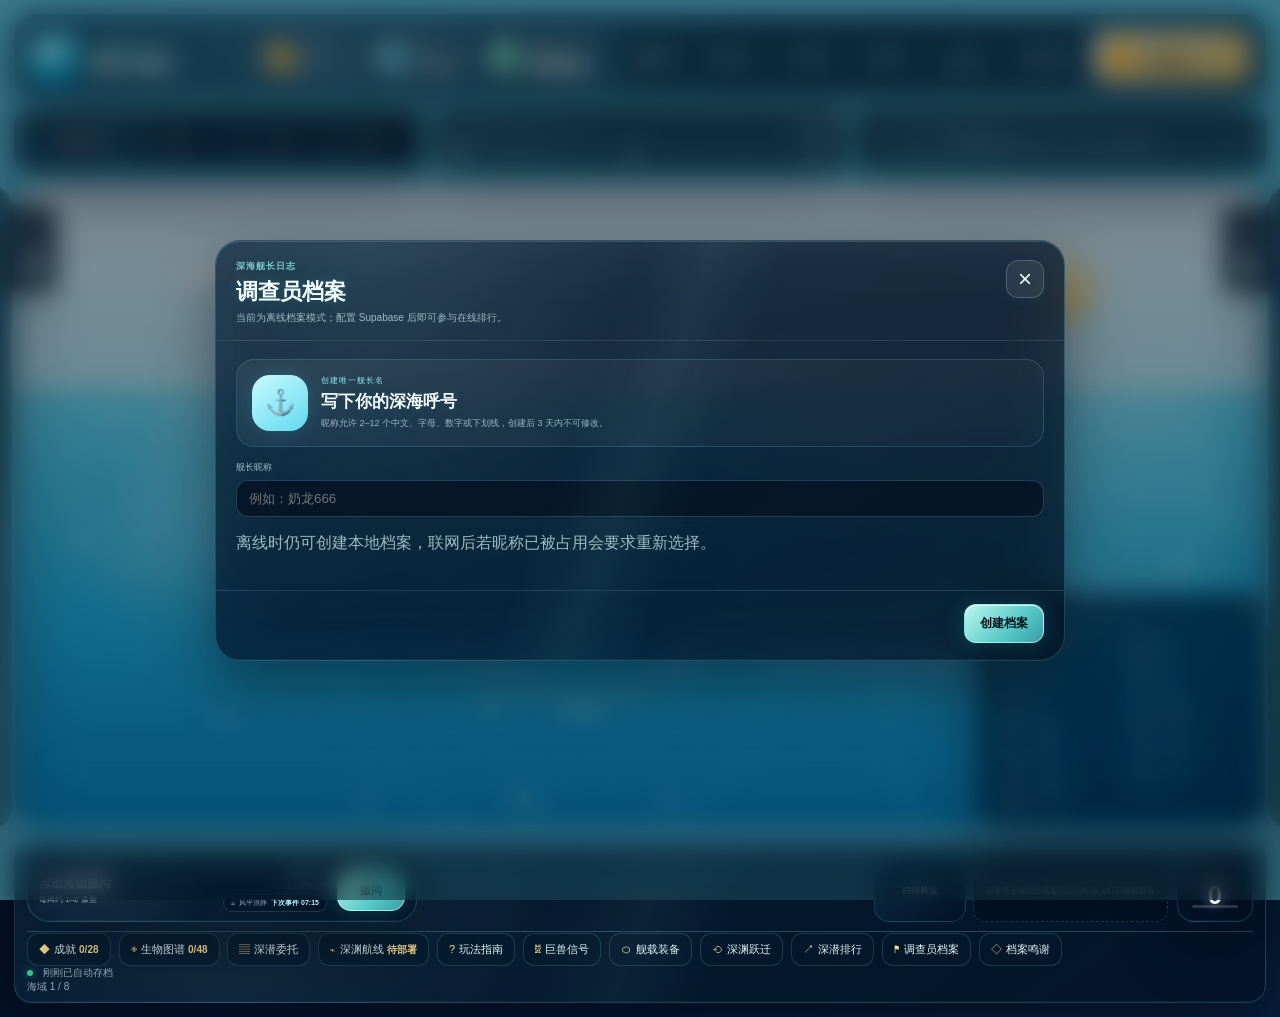
==== index.html @ ea034098 "更新了" ====
<!DOCTYPE html>
<html lang="zh-CN">
<head>
  <meta charset="UTF-8">
  <meta name="viewport" content="width=device-width, initial-scale=1.0">
  <meta name="theme-color" content="#020817">
  <title>潮汐渔场 · 深渊回声</title>
  <link rel="stylesheet" href="styles.css?v=20260920-34">
  <link rel="manifest" href="manifest.webmanifest">
</head>
<body>
  <canvas class="ocean-canvas" id="oceanCanvas" aria-hidden="true"></canvas>
  <div class="app" id="app" data-zone="shallow" data-app-version="20260920-34">
    <header class="topbar">
      <div class="brand">
        <div class="brand-mark" aria-hidden="true">
          <span class="brand-wave"></span>
          <span class="brand-fish"></span>
        </div>
        <div>
          <div class="eyebrow">深渊调查航行日志</div>
          <h1>潮汐渔场</h1>
        </div>
      </div>

      <div class="headline-stats" aria-label="核心资源">
        <div class="headline-stat gold-stat" id="goldStat">
          <span class="stat-icon">◈</span>
          <span>
            <small>金币</small>
            <strong id="goldText">0</strong>
          </span>
        </div>
        <div class="headline-stat hold-stat" id="holdStat">
          <span class="stat-icon">▣</span>
          <span>
            <small>鱼舱</small>
            <strong id="holdText">0 / 50</strong>
          </span>
        </div>
        <div class="headline-stat pulse-stat">
          <span class="stat-icon">↯</span>
          <span>
            <small>每秒收益</small>
            <strong id="incomeText">0 / 秒</strong>
          </span>
        </div>
      </div>

      <nav class="zone-tabs" id="zoneTabs" aria-label="海域切换"></nav>

      <button class="upgrade-toggle" id="upgradeToggle" type="button" aria-controls="upgradeDrawer" aria-expanded="false">
        <span class="upgrade-toggle-icon">⌘</span>
        <span class="upgrade-toggle-copy">
          <small>深潜协议</small>
          <strong>舰载协议</strong>
        </span>
        <span class="upgrade-toggle-mobile-label">天赋</span>
        <span class="notification-dot" id="upgradeDot" hidden></span>
      </button>
    </header>

    <section class="top-status-strip">
      <div class="sea-hud">
        <div class="zone-badge"><span class="zone-dot"></span><span id="zoneName">岸边浅滩</span></div>
        <div class="sea-hud-stats"><span>空网率 <b id="emptyRateText">32%</b></span><span>稀有加成 <b id="rareRateText">+0%</b></span><span>双倍概率 <b id="doubleRateText">0%</b></span></div>
      </div>
      <div class="ecology-hud" id="ecologyHud">
        <div class="ecology-heading"><span>生态扫描</span><strong id="ecoModifier">+0.0% 稀有</strong></div>
        <div class="ecology-metrics"><span><small>鱼群密度</small><b id="ecoDensity">100%</b></span><span><small>捕食压力</small><b id="ecoPressure">5%</b></span><span><small>鱼群士气</small><b id="ecoMorale">92%</b></span></div>
      </div>
      <div class="sea-tip" id="seaTip">每次撒网都会将鱼存入鱼舱，售出后可升级舰载协议。</div>
    </section>
    <div class="boss-hud boss-banner" id="bossHud" hidden></div>

    <main class="game-shell">
      <aside class="side-rail left-rail" id="leftRail"><button class="rail-handle" id="leftRailToggle" type="button" aria-controls="leftRail" aria-expanded="false"><span>交易船舱</span><b>›</b></button>
        <div class="rail-content">
        <button class="rail-close" type="button" data-rail-close="left">关闭交易栏</button>
        <section class="rail-card action-card">
          <div class="section-kicker">母港交易</div>
          <h2>本航次渔获</h2>
          <p class="muted">出售全部鱼舱内的普通与加工渔获。</p>
          <button class="primary-action sell-action" id="sellButton" type="button">
            <span>
              <small>出售全部</small>
              <strong id="sellValueText">+0 金币</strong>
            </span>
            <span class="action-arrow">→</span>
          </button>
          <button class="secondary-action process-action" id="processButton" type="button" disabled>
            <span>
              <small>渔获加工</small>
              <strong id="processText">尚未解锁</strong>
            </span>
            <span class="action-chip" id="processChip">×2</span>
          </button>
        </section>


      <button class="rail-pin" id="leftRailPin" type="button" data-rail-pin="left">固定展开</button>
        </div></aside>

      <section class="sea-panel" id="seaPanel" aria-label="捕鱼海面">
        <div class="sea-sky">
          <div class="sun-orb"></div>
          <div class="cloud cloud-a"></div>
          <div class="cloud cloud-b"></div>
          <div class="horizon-line"></div>
        </div>

        <div class="water-layer">
          <div class="wave-band wave-band-back"></div>
          <div class="wave-band wave-band-mid"></div>
          <div class="wave-band wave-band-front"></div>
          <div class="light-beams" aria-hidden="true"><i></i><i></i><i></i><i></i></div>
          <div class="shimmer-field" id="shimmerField" aria-hidden="true"></div>
          <div class="caustic caustic-a"></div>
          <div class="caustic caustic-b"></div>
          <div class="bubble-field" id="bubbleField" aria-hidden="true"></div>
          <div class="sonar-layer" id="sonarLayer" aria-hidden="true"></div>
          <div class="fish-field" id="fishField" aria-hidden="true"></div>
        </div>

        <button class="sea-interaction" id="seaButton" type="button" aria-label="点击海面撒网">
          <span class="cast-net net-expand" aria-hidden="true"></span>
          <span class="cast-net net-retract" aria-hidden="true"></span>
          <span class="impact-wave" aria-hidden="true"></span>
          <span class="splash-field" id="splashField" aria-hidden="true"></span>
        </button>
        <div class="catch-layer" id="catchLayer" aria-live="polite"></div>
      </section>

      <aside class="side-rail right-rail" id="rightRail"><button class="rail-handle" id="rightRailToggle" type="button" aria-controls="rightRail" aria-expanded="false"><span>航行态势</span><b>›</b></button>
        <div class="rail-content">
        <button class="rail-close" type="button" data-rail-close="right">关闭态势栏</button>
        <section class="rail-card progress-card">
          <div class="section-kicker">航行数据</div>
          <h2>航行数据</h2>
          <div class="mini-stat">
            <span>自动撒网</span>
            <strong id="autoRateText">未解锁</strong>
          </div>
          <div class="mini-stat">
            <span>渔获倍率</span>
            <strong id="catchMultiplierText">×1.00</strong>
          </div>
          <div class="mini-stat">
            <span>售价倍率</span>
            <strong id="saleMultiplierText">×1.00</strong>
          </div>
          <div class="mini-stat">
            <span>已发现鱼种</span>
            <strong id="speciesText">0 / 16</strong>
          </div>
          <div class="capacity-track" aria-hidden="true">
            <span id="capacityFill"></span>
          </div>
        </section>

        <section class="rail-card tip-card">
          <div class="tip-symbol">⌁</div>
          <h3>进阶提示</h3>
          <p id="progressTip">先升级阔口渔网，提高每网捕获数量。</p>
        </section>
      <button class="rail-pin" id="rightRailPin" type="button" data-rail-pin="right">固定展开</button>
        </div></aside>
    </main>

    <div class="rail-backdrop" id="railBackdrop" aria-hidden="true"></div>

    <footer class="bottom-dock">
      <div class="control-deck">
        <div class="cast-console" id="castConsole">
          <div class="cast-console-copy"><span><strong id="castPrompt">点击海面撒网</strong><small id="castEstimate">每网约 1–2 条鱼</small></span></div>
          <div class="cast-console-meta"><b id="lastCastText">等待第一网</b><small>空格连续撒网</small><span class="cast-console-event" id="eventCard"><i id="eventIcon">≈</i><span id="eventTitle">风平浪静</span><b id="eventTimer">--:--</b><span id="eventText" hidden>下一次随机事件即将到来。</span></span></div>
          <button class="cast-console-button" id="castButton" type="button">撒网</button>
        </div>
        <div class="gear-skill-module" id="gearSkillModule"><button class="gear-skill-mode" id="gearSkillMode" type="button" data-gear-skill-mode>协同释放</button><div class="gear-skill-hud" id="gearSkillHud"></div></div>
        <div class="combo-hud" id="comboHud" aria-live="polite"><small>连击</small><strong id="comboText">0</strong><i id="comboFill"></i></div>
      </div>
      <div class="dock-actions">
        <button type="button" id="achievementsButton"><span>◆</span>成就 <b id="achievementCount">0/28</b></button>
        <button type="button" id="encyclopediaButton"><span>◉</span>生物图谱 <b id="speciesDockCount">0/24</b></button>
        <button type="button" id="contractsButton"><span>▤</span>深潜委托</button>
        <button type="button" id="expeditionButton"><span>⌁</span>深渊航线 <b id="expeditionStatus">待部署</b></button>
        <button type="button" id="guideButton"><span>?</span>玩法指南</button>
        <button type="button" id="bossButton"><span>☠</span>巨兽信号</button>
        <button type="button" id="equipmentButton"><span>⬡</span>舰载装备</button>
        <button type="button" id="ascensionButton"><span>⟲</span>深渊跃迁</button>
        <button type="button" id="leaderboardButton"><span>↗</span>深潜排行</button>
        <button type="button" id="profileButton"><span>⚑</span>调查员档案</button>
        <button type="button" id="creditsButton"><span>◇</span>档案鸣谢</button>
      </div>
      <div class="dock-message">
        <span class="save-light"></span>
        <span id="saveText">自动存档已开启</span>
      </div>
      <div class="dock-zone-progress" id="dockZoneProgress">海域 1 / 4</div>
    </footer>
  </div>

  <div class="effect-root" id="effectRoot" aria-hidden="true">
    <div class="screen-flash" id="screenFlash"></div>
    <div class="edge-glow" id="edgeGlow"></div>
    <div class="event-banner" id="eventBanner">
      <span class="event-banner-icon" id="eventBannerIcon">≋</span>
      <span><strong id="eventBannerTitle">鱼群洄游</strong><small id="eventBannerText">海面出现大量鱼群</small></span>
    </div>
  </div>

  <div class="drawer-backdrop" id="drawerBackdrop"></div>
  <aside class="upgrade-drawer" id="upgradeDrawer" aria-hidden="true">
    <div class="drawer-header">
      <div>
        <div class="section-kicker">永久成长</div>
        <h2>渔具深潜协议</h2>
        <p>满足前置等级后解锁节点，所有效果全局叠加。</p>
      </div>
      <button class="icon-button" id="closeDrawerButton" type="button" aria-label="关闭升级树">×</button>
    </div>
    <div class="drawer-summary">
      <span>持有金币 <b id="drawerGoldText">0</b></span>
      <span>升级成本按 <b>1.48×</b> 递增</span>
    </div>
    <div class="upgrade-tree" id="upgradeTree"></div>
    <div class="drawer-footer">
      <span>提示：终极技能需要较长的前置升级链。</span>
      <div class="legend">
        <span><i class="legend-dot owned"></i>已升级</span>
        <span><i class="legend-dot available"></i>可升级</span>
        <span><i class="legend-dot locked"></i>未解锁</span>
      </div>
    </div>
  </aside>

  <div class="keyboard-hint" id="keyboardHint" aria-live="polite">
    <button type="button" class="keyboard-toggle" id="keyboardToggle"><strong>⌨ 快捷键</strong><span>H</span></button>
    <div class="keyboard-list" id="keyboardList">
      <span><kbd>Space</kbd>连续撒网</span><span><kbd>S</kbd>出售</span><span><kbd>F</kbd>加工</span><span><kbd>1–8</kbd>海域</span><span><kbd>E</kbd>深潜协议</span><span><kbd>A</kbd>成就</span><span><kbd>C</kbd>图鉴</span><span><kbd>G</kbd>舰载装备</span><span><kbd>R/T/Y</kbd>装备技能</span><span><kbd>Q</kbd>深潜委托</span><span><kbd>X</kbd>深渊航线</span><span><kbd>K</kbd>玩法指南</span><span><kbd>B</kbd>巨兽信号</span><span><kbd>L</kbd>深潜排行</span><span><kbd>P</kbd>调查员档案</span><span><kbd>M</kbd>静音</span><span><kbd>Esc</kbd>关闭面板</span>
    </div>
  </div>
  <div class="modal-layer" id="modalLayer" role="presentation"></div>
  <div class="toast-root" id="toastRoot" aria-live="polite"></div>

  <script src="vendor/three/three.global.js"></script>
  <script src="assets/fish/sprites-data.js?v=20260920-34"></script>
  <script src="assets/fish/custom-manifest.js?v=20260920-34"></script>
  <script src="fish-art.js?v=20260920-34"></script>
  <script src="spriteFish.js?v=20260920-34"></script>
  <script src="leaderboard-config.js?v=20260920-34"></script>
  <script src="leaderboard.js?v=20260920-34"></script>
  <script src="vendor/three/GLTFLoader.global.js"></script>
  <script src="audio.js?v=20260920-34"></script>
  <script src="app.js?v=20260920-34"></script>
  <script src="ocean3d.js?v=20260920-34"></script>
</body>
</html>
---- styles.css ----
:root {
  color-scheme: dark;
  --ink: #edfaff;
  --muted: #8ba8b8;
  --panel: rgba(6, 24, 38, 0.76);
  --panel-solid: #0a2739;
  --panel-border: rgba(168, 231, 244, 0.14);
  --cyan: #67e8f9;
  --cyan-strong: #22d3ee;
  --gold: #ffd166;
  --gold-deep: #f6a723;
  --danger: #ff7b7b;
  --success: #63e6a6;
  --shadow: 0 20px 60px rgba(0, 9, 20, 0.38);
  --radius-lg: 24px;
  --radius-md: 16px;
  --radius-sm: 11px;
  --water-1: #1685a0;
  --water-2: #075a7d;
  --water-3: #04324e;
  --sky-1: #90dfe6;
  --sky-2: #4eacc1;
  --glow: rgba(103, 232, 249, 0.45);
}

.app[data-zone="reef"] {
  --water-1: #08768f;
  --water-2: #075271;
  --water-3: #052e49;
  --sky-1: #62bdcc;
  --sky-2: #2c819d;
  --glow: rgba(104, 213, 232, 0.4);
}

.app[data-zone="deep"] {
  --water-1: #075679;
  --water-2: #063955;
  --water-3: #031f36;
  --sky-1: #357d98;
  --sky-2: #174d6d;
  --glow: rgba(74, 175, 225, 0.38);
}

.app[data-zone="abyss"] {
  --water-1: #093a61;
  --water-2: #05243e;
  --water-3: #020c1d;
  --sky-1: #172b4d;
  --sky-2: #0b203b;
  --glow: rgba(111, 132, 255, 0.38);
}

* { box-sizing: border-box; }
html, body { min-height: 100%; }

body {
  margin: 0;
  overflow-x: hidden;
  background:
    radial-gradient(circle at 12% 10%, rgba(63, 200, 222, 0.12), transparent 30%),
    radial-gradient(circle at 82% 14%, rgba(255, 209, 102, 0.08), transparent 24%),
    #061522;
  color: var(--ink);
  font-family: "Segoe UI", "Microsoft YaHei", "PingFang SC", sans-serif;
  -webkit-font-smoothing: antialiased;
}

button { color: inherit; font: inherit; }
button:focus-visible { outline: 2px solid var(--cyan); outline-offset: 3px; }

.app {
  min-height: 100vh;
  padding: 14px;
  position: relative;
  isolation: isolate;
}

.app::before {
  content: "";
  position: fixed;
  inset: 0;
  z-index: -1;
  pointer-events: none;
  background-image:
    linear-gradient(rgba(255, 255, 255, 0.018) 1px, transparent 1px),
    linear-gradient(90deg, rgba(255, 255, 255, 0.018) 1px, transparent 1px);
  background-size: 28px 28px;
  mask-image: linear-gradient(to bottom, black, transparent 88%);
}

.topbar {
  min-height: 82px;
  display: grid;
  grid-template-columns: auto auto minmax(280px, 1fr) auto;
  align-items: center;
  gap: 16px;
  padding: 12px 14px;
  border: 1px solid var(--panel-border);
  border-radius: 22px;
  background: linear-gradient(120deg, rgba(15, 48, 68, 0.94), rgba(7, 26, 43, 0.91)), var(--panel);
  box-shadow: 0 16px 50px rgba(0, 8, 18, 0.3);
  backdrop-filter: blur(18px);
}

.brand { display: flex; align-items: center; gap: 11px; min-width: 210px; }

.brand-mark {
  width: 50px;
  height: 50px;
  border-radius: 16px;
  position: relative;
  overflow: hidden;
  flex: none;
  background: linear-gradient(145deg, #1cc9dc, #087591 66%, #06536e);
  box-shadow: inset 0 1px 0 rgba(255, 255, 255, 0.28), 0 8px 24px rgba(22, 181, 207, 0.2);
}

.brand-wave, .brand-wave::after {
  position: absolute;
  content: "";
  left: -10%;
  width: 120%;
  height: 24px;
  border-radius: 50%;
  border-top: 3px solid rgba(255, 255, 255, 0.8);
}

.brand-wave { bottom: 4px; transform: rotate(-7deg); }
.brand-wave::after { left: 0; bottom: 9px; opacity: 0.4; transform: rotate(11deg); }

.brand-fish {
  position: absolute;
  width: 24px;
  height: 13px;
  left: 13px;
  top: 15px;
  border-radius: 60% 45% 45% 60%;
  background: rgba(255, 255, 255, 0.91);
  transform: rotate(-8deg);
}

.brand-fish::before {
  content: "";
  position: absolute;
  left: -7px;
  top: 2px;
  width: 9px;
  height: 9px;
  background: inherit;
  clip-path: polygon(100% 50%, 0 0, 0 100%);
}

.brand-fish::after {
  content: "";
  position: absolute;
  right: 5px;
  top: 3px;
  width: 3px;
  height: 3px;
  border-radius: 50%;
  background: #087591;
}

.eyebrow, .section-kicker {
  color: var(--cyan);
  font-size: 9px;
  font-weight: 800;
  letter-spacing: 0.19em;
  text-transform: uppercase;
}

.brand h1 { margin: 2px 0 0; font-size: 20px; line-height: 1; letter-spacing: 0.04em; }
.headline-stats { display: flex; align-items: stretch; gap: 8px; }

.headline-stat {
  min-width: 104px;
  display: flex;
  align-items: center;
  gap: 9px;
  padding: 9px 11px;
  border: 1px solid rgba(255, 255, 255, 0.07);
  border-radius: 14px;
  background: rgba(255, 255, 255, 0.035);
}

.headline-stat small, .headline-stat strong { display: block; }
.headline-stat small { color: var(--muted); font-size: 10px; margin-bottom: 3px; }
.headline-stat strong { font-size: 15px; line-height: 1; white-space: nowrap; font-variant-numeric: tabular-nums; }

.stat-icon {
  width: 28px;
  height: 28px;
  display: grid;
  place-items: center;
  border-radius: 9px;
  color: #071a28;
  font-weight: 900;
  background: var(--cyan);
}

.gold-stat .stat-icon { background: linear-gradient(145deg, #ffe69b, var(--gold-deep)); }
.hold-stat .stat-icon { background: linear-gradient(145deg, #b8f5ff, #55cddd); }
.pulse-stat .stat-icon { color: #052218; background: linear-gradient(145deg, #a3f7ca, #43c98d); }

.zone-tabs {
  display: flex;
  justify-content: center;
  gap: 6px;
  min-width: 0;
  padding: 4px;
  border-radius: 15px;
  background: rgba(1, 13, 23, 0.34);
}

.zone-tab {
  min-width: 0;
  flex: 1 1 0;
  border: 1px solid transparent;
  border-radius: 11px;
  padding: 8px 9px;
  background: transparent;
  cursor: pointer;
  transition: 180ms ease;
}

.zone-tab:hover:not(:disabled) { background: rgba(255, 255, 255, 0.055); }
.zone-tab.active { color: #041b26; background: linear-gradient(135deg, #a4f4ff, #54cfe2); box-shadow: 0 7px 20px rgba(69, 207, 225, 0.18); }
.zone-tab.locked { opacity: 0.45; }
.zone-tab small, .zone-tab strong { display: block; white-space: nowrap; }
.zone-tab small { font-size: 9px; opacity: 0.72; margin-bottom: 2px; }
.zone-tab strong { font-size: 11px; }

.upgrade-toggle {
  min-width: 158px;
  display: flex;
  align-items: center;
  gap: 9px;
  position: relative;
  border: 1px solid rgba(255, 209, 102, 0.28);
  border-radius: 15px;
  padding: 9px 12px;
  cursor: pointer;
  text-align: left;
  background: radial-gradient(circle at 15% 0%, rgba(255, 218, 128, 0.16), transparent 45%), rgba(255, 209, 102, 0.06);
  transition: 180ms ease;
}

.upgrade-toggle:hover { transform: translateY(-1px); border-color: rgba(255, 209, 102, 0.5); background-color: rgba(255, 209, 102, 0.11); }

.upgrade-toggle-icon {
  width: 31px;
  height: 31px;
  display: grid;
  place-items: center;
  border-radius: 10px;
  color: #2b1a00;
  font-size: 18px;
  font-weight: 900;
  background: var(--gold);
}

.upgrade-toggle small, .upgrade-toggle strong { display: block; }
.upgrade-toggle small { color: #c5a960; font-size: 9px; margin-bottom: 2px; }
.upgrade-toggle strong { font-size: 13px; }

.notification-dot {
  position: absolute;
  right: 7px;
  top: 7px;
  width: 9px;
  height: 9px;
  border-radius: 50%;
  background: #ff6b6b;
  box-shadow: 0 0 0 3px rgba(255, 107, 107, 0.16);
  animation: dotPulse 1.4s ease-in-out infinite;
}

.game-shell {
  min-height: 560px;
  height: calc(100vh - 158px);
  display: grid;
  grid-template-columns: 216px minmax(420px, 1fr) 216px;
  gap: 12px;
  margin-top: 12px;
}

.side-rail { min-height: 0; display: flex; flex-direction: column; gap: 12px; }

.rail-card {
  border: 1px solid var(--panel-border);
  border-radius: var(--radius-lg);
  padding: 16px;
  background: linear-gradient(145deg, rgba(10, 39, 58, 0.94), rgba(4, 21, 35, 0.92)), var(--panel);
  box-shadow: var(--shadow);
  backdrop-filter: blur(16px);
}

.rail-card h2, .rail-card h3, .rail-card p { margin-top: 0; }
.rail-card h2 { margin-bottom: 8px; font-size: 18px; }
.rail-card h3 { margin-bottom: 7px; font-size: 14px; }
.rail-card p { font-size: 11px; line-height: 1.6; }
.muted { color: var(--muted); }
.action-card { display: flex; flex-direction: column; gap: 10px; }

.primary-action, .secondary-action {
  width: 100%;
  min-height: 62px;
  display: flex;
  align-items: center;
  justify-content: space-between;
  gap: 8px;
  padding: 11px 12px;
  border-radius: 15px;
  cursor: pointer;
  text-align: left;
  transition: 160ms ease;
}

.primary-action {
  border: 1px solid rgba(255, 215, 112, 0.3);
  color: #241900;
  background: linear-gradient(135deg, #ffe190, #f5b435);
  box-shadow: 0 11px 30px rgba(222, 153, 22, 0.2), inset 0 1px 0 rgba(255, 255, 255, 0.55);
}

.primary-action:hover:not(:disabled), .secondary-action:hover:not(:disabled) { transform: translateY(-2px); filter: brightness(1.04); }
.primary-action small, .secondary-action small { display: block; font-size: 10px; margin-bottom: 3px; opacity: 0.68; }
.primary-action strong, .secondary-action strong { display: block; font-size: 13px; white-space: nowrap; }
.action-arrow { font-size: 20px; font-weight: 800; }

.secondary-action { border: 1px solid rgba(96, 217, 231, 0.2); background: rgba(66, 194, 212, 0.075); }
.secondary-action:hover:not(:disabled) { border-color: rgba(96, 217, 231, 0.42); }
.secondary-action:disabled, .primary-action:disabled { opacity: 0.4; cursor: not-allowed; filter: grayscale(0.4); }

.action-chip {
  flex: none;
  padding: 4px 7px;
  border-radius: 999px;
  color: var(--cyan);
  font-size: 10px;
  font-weight: 800;
  background: rgba(73, 208, 225, 0.11);
}

.event-card { position: relative; overflow: hidden; }
.event-card::after {
  content: "";
  position: absolute;
  right: -40px;
  bottom: -55px;
  width: 130px;
  height: 130px;
  border: 1px solid rgba(103, 232, 249, 0.12);
  border-radius: 50%;
  box-shadow: 0 0 0 16px rgba(103, 232, 249, 0.025), 0 0 0 32px rgba(103, 232, 249, 0.018);
}

.event-state-icon {
  width: 38px;
  height: 38px;
  display: grid;
  place-items: center;
  margin: 9px 0 8px;
  border-radius: 12px;
  color: var(--cyan);
  font-size: 22px;
  background: rgba(103, 232, 249, 0.09);
}

.event-card.active { border-color: rgba(255, 209, 102, 0.36); background: linear-gradient(145deg, rgba(74, 56, 12, 0.58), rgba(8, 31, 46, 0.94)); }
.event-card.active .event-state-icon { color: var(--gold); background: rgba(255, 209, 102, 0.12); }
.event-card p { color: var(--muted); }
.event-timer { margin-top: 12px; color: var(--ink); font-size: 12px; font-weight: 800; font-variant-numeric: tabular-nums; }

.progress-card { display: flex; flex-direction: column; gap: 4px; }

.mini-stat {
  display: flex;
  align-items: baseline;
  justify-content: space-between;
  gap: 10px;
  padding: 8px 0;
  border-bottom: 1px solid rgba(255, 255, 255, 0.055);
  font-size: 11px;
}

.mini-stat span { color: var(--muted); }
.mini-stat strong { text-align: right; font-size: 11px; font-variant-numeric: tabular-nums; }

.capacity-track { height: 6px; margin-top: 12px; overflow: hidden; border-radius: 999px; background: rgba(255, 255, 255, 0.08); }
.capacity-track span {
  display: block;
  width: 0;
  height: 100%;
  border-radius: inherit;
  background: linear-gradient(90deg, #44cfe3, #ffd166);
  box-shadow: 0 0 12px rgba(103, 232, 249, 0.4);
  transition: width 220ms ease;
}

.tip-card { flex: 1; position: relative; overflow: hidden; }
.tip-card::after { content: ""; position: absolute; right: -47px; bottom: -47px; width: 110px; height: 110px; border: 1px dashed rgba(255, 209, 102, 0.15); border-radius: 50%; }
.tip-symbol { width: 34px; height: 34px; display: grid; place-items: center; margin-bottom: 14px; border-radius: 11px; color: var(--gold); background: rgba(255, 209, 102, 0.1); }
.tip-card p { color: var(--muted); }

.sea-panel {
  min-width: 0;
  min-height: 0;
  position: relative;
  overflow: hidden;
  border: 1px solid rgba(176, 238, 250, 0.18);
  border-radius: 28px;
  background: linear-gradient(to bottom, var(--sky-1), var(--sky-2) 31%, var(--water-1) 32%, var(--water-2) 64%, var(--water-3));
  box-shadow: 0 25px 75px rgba(0, 11, 23, 0.42), inset 0 0 0 1px rgba(255, 255, 255, 0.04);
  transition: background 700ms ease;
  user-select: none;
}

.sea-sky, .water-layer { position: absolute; inset: 0; pointer-events: none; }

.sun-orb {
  position: absolute;
  top: 12%;
  right: 14%;
  width: 54px;
  height: 54px;
  border-radius: 50%;
  background: rgba(255, 238, 182, 0.72);
  box-shadow: 0 0 44px rgba(255, 232, 156, 0.4);
}

.app[data-zone="deep"] .sun-orb, .app[data-zone="abyss"] .sun-orb { opacity: 0.28; }

.cloud { position: absolute; height: 16px; border-radius: 999px; background: rgba(255, 255, 255, 0.25); filter: blur(0.2px); }
.cloud::before, .cloud::after { content: ""; position: absolute; bottom: 2px; border-radius: 50%; background: inherit; }
.cloud::before { left: 18%; width: 25px; height: 25px; }
.cloud::after { left: 48%; width: 35px; height: 35px; }
.cloud-a { width: 115px; top: 13%; left: 13%; }
.cloud-b { width: 86px; top: 23%; left: 55%; opacity: 0.55; transform: scale(0.72); }

.horizon-line {
  position: absolute;
  top: 31.8%;
  left: 0;
  right: 0;
  height: 2px;
  background: linear-gradient(90deg, transparent, rgba(255, 255, 255, 0.54), transparent);
  box-shadow: 0 0 17px rgba(255, 255, 255, 0.25);
}

.water-layer { overflow: hidden; }
.water-layer::before, .water-layer::after {
  content: "";
  position: absolute;
  left: -10%;
  width: 120%;
  height: 44px;
  border-radius: 50%;
  border-top: 2px solid rgba(255, 255, 255, 0.14);
}

.water-layer::before { top: 35%; animation: waveDrift 8s ease-in-out infinite alternate; }
.water-layer::after { top: 49%; opacity: 0.55; animation: waveDriftReverse 11s ease-in-out infinite alternate; }

.caustic {
  position: absolute;
  border-radius: 50%;
  filter: blur(20px);
  opacity: 0.2;
  background: rgba(172, 245, 255, 0.55);
  animation: causticFloat 8s ease-in-out infinite alternate;
}

.caustic-a { width: 44%; height: 23%; top: 38%; left: 7%; transform: rotate(-12deg); }
.caustic-b { width: 38%; height: 18%; right: 5%; top: 58%; animation-delay: -3s; }
.bubble-field, .fish-field { position: absolute; inset: 31% 0 0; overflow: hidden; }

.bubble {
  position: absolute;
  bottom: -30px;
  width: var(--size);
  height: var(--size);
  border: 1px solid rgba(207, 249, 255, 0.38);
  border-radius: 50%;
  animation: bubbleRise var(--duration) linear infinite;
  animation-delay: var(--delay);
  opacity: 0.45;
}

.fish-deco {
  position: absolute;
  left: -70px;
  top: var(--top);
  width: var(--length);
  height: calc(var(--length) * 0.36);
  border-radius: 65% 45% 45% 65%;
  background: var(--fish-color);
  opacity: var(--opacity);
  animation: fishSwim var(--duration) linear infinite;
  animation-delay: var(--delay);
  filter: drop-shadow(0 4px 7px rgba(0, 16, 27, 0.18));
}

.fish-deco.reverse { animation-name: fishSwimReverse; }
.fish-deco::before { content: ""; position: absolute; left: calc(var(--length) * -0.22); top: 7%; width: 35%; height: 86%; background: inherit; clip-path: polygon(100% 50%, 0 0, 0 100%); }
.fish-deco::after { content: ""; position: absolute; right: 18%; top: 26%; width: 7%; height: 20%; border-radius: 50%; background: rgba(2, 16, 28, 0.7); }

.sea-interaction {
  position: absolute;
  inset: 0;
  z-index: 4;
  width: 100%;
  border: 0;
  padding: 0;
  cursor: crosshair;
  background: transparent;
  overflow: hidden;
}

.sea-interaction:active .prompt-ring { transform: scale(0.93); }

.sea-prompt {
  position: absolute;
  left: 50%;
  top: 58%;
  width: min(330px, 72%);
  display: flex;
  flex-direction: column;
  align-items: center;
  transform: translate(-50%, -50%);
  text-shadow: 0 3px 14px rgba(0, 22, 36, 0.65);
  pointer-events: none;
}

.prompt-ring {
  width: 105px;
  height: 105px;
  display: grid;
  place-items: center;
  position: relative;
  margin-bottom: 18px;
  border: 1px solid rgba(213, 250, 255, 0.78);
  border-radius: 50%;
  color: white;
  font-size: 20px;
  font-weight: 800;
  background: rgba(220, 251, 255, 0.08);
  box-shadow: 0 0 0 12px rgba(196, 246, 255, 0.05), 0 0 42px rgba(126, 233, 245, 0.18);
  backdrop-filter: blur(3px);
  transition: transform 120ms ease;
}

.prompt-ring::before, .prompt-ring::after { content: ""; position: absolute; border: 1px dashed rgba(221, 251, 255, 0.44); border-radius: 50%; animation: ringSpin 11s linear infinite; }
.prompt-ring::before { inset: -17px; }
.prompt-ring::after { inset: 13px; animation-direction: reverse; animation-duration: 7s; }
.sea-prompt strong { font-size: 17px; letter-spacing: 0.08em; }
.sea-prompt small { margin-top: 7px; color: rgba(234, 252, 255, 0.72); font-size: 11px; }

.cast-net {
  position: absolute;
  left: var(--cast-x, 50%);
  top: var(--cast-y, 58%);
  width: min(62vmin, 720px);
  aspect-ratio: 1;
  z-index: 5;
  pointer-events: none;
  opacity: 0;
  border-radius: 50%;
  border: 1px solid rgba(227, 253, 255, 0.78);
  background:
    repeating-radial-gradient(circle, transparent 0 22px, rgba(228, 254, 255, 0.54) 23px 25px, transparent 26px 43px),
    repeating-conic-gradient(from 0deg, transparent 0deg 10deg, rgba(228, 254, 255, 0.46) 11deg 12.2deg, transparent 13.2deg 24deg);
  box-shadow: inset 0 0 50px rgba(190, 246, 255, 0.14), 0 0 30px rgba(82, 216, 237, 0.18);
  transform: translate(-50%, -50%) scale(0.18) rotate(-20deg);
}

.sea-panel.net-active .cast-net { animation: castNet 720ms cubic-bezier(0.2, 0.84, 0.26, 1); }
.sea-panel.full-net .cast-net { width: 125vmax; }

.sea-panel.auto-cast::after {
  content: "";
  position: absolute;
  inset: 42% auto auto 50%;
  width: 180px;
  height: 180px;
  border: 1px solid rgba(214, 252, 255, 0.42);
  border-radius: 50%;
  pointer-events: none;
  animation: autoRipple 700ms ease-out;
  transform: translate(-50%, -50%);
}

.catch-layer { position: absolute; inset: 0; z-index: 8; pointer-events: none; overflow: hidden; }

.catch-pop {
  position: absolute;
  left: var(--left);
  top: var(--top);
  padding: 7px 10px;
  border: 1px solid rgba(255, 255, 255, 0.16);
  border-radius: 999px;
  color: white;
  font-size: 12px;
  font-weight: 800;
  background: rgba(5, 26, 41, 0.75);
  box-shadow: 0 10px 28px rgba(0, 13, 24, 0.25);
  backdrop-filter: blur(8px);
  animation: catchRise 1.25s ease-out forwards;
}

.catch-pop.rare { color: #08202d; background: rgba(109, 230, 242, 0.94); }
.catch-pop.legendary { color: #332100; background: rgba(255, 215, 112, 0.96); box-shadow: 0 0 26px rgba(255, 209, 102, 0.35); }
.catch-pop.empty { color: #d6e9ee; background: rgba(28, 56, 70, 0.8); }

.sea-hud {
  position: absolute;
  z-index: 7;
  left: 18px;
  right: 18px;
  top: 17px;
  display: flex;
  align-items: center;
  justify-content: space-between;
  gap: 12px;
  pointer-events: none;
}

.zone-badge, .sea-hud-stats {
  border: 1px solid rgba(232, 253, 255, 0.14);
  background: rgba(4, 27, 41, 0.34);
  box-shadow: 0 10px 25px rgba(0, 16, 27, 0.12);
  backdrop-filter: blur(10px);
}

.zone-badge { display: flex; align-items: center; gap: 8px; padding: 8px 11px; border-radius: 999px; font-size: 11px; font-weight: 700; }
.zone-dot { width: 7px; height: 7px; border-radius: 50%; background: var(--cyan); box-shadow: 0 0 12px var(--glow); }
.sea-hud-stats { display: flex; gap: 12px; padding: 8px 11px; border-radius: 12px; color: rgba(230, 249, 252, 0.72); font-size: 10px; }
.sea-hud-stats b { color: white; }

.sea-tip {
  position: absolute;
  z-index: 7;
  left: 50%;
  bottom: 18px;
  max-width: calc(100% - 36px);
  padding: 8px 12px;
  border: 1px solid rgba(220, 250, 255, 0.12);
  border-radius: 999px;
  color: rgba(226, 249, 252, 0.72);
  font-size: 10px;
  text-align: center;
  white-space: nowrap;
  overflow: hidden;
  text-overflow: ellipsis;
  background: rgba(2, 21, 34, 0.35);
  backdrop-filter: blur(8px);
  pointer-events: none;
  transition: opacity 180ms ease, transform 180ms ease;
}

.sea-tip.hidden { opacity: 0; transform: translateY(8px); }

.bottom-dock {
  min-height: 54px;
  display: flex;
  align-items: center;
  justify-content: space-between;
  gap: 12px;
  margin-top: 12px;
  padding: 8px 12px;
  border: 1px solid var(--panel-border);
  border-radius: 18px;
  background: rgba(7, 27, 43, 0.84);
  box-shadow: 0 12px 34px rgba(0, 8, 18, 0.24);
  backdrop-filter: blur(15px);
}

.dock-actions { display: flex; gap: 8px; }
.dock-actions button {
  border: 1px solid rgba(255, 255, 255, 0.08);
  border-radius: 11px;
  padding: 8px 11px;
  cursor: pointer;
  color: #dff9ff;
  font-size: 11px;
  background: rgba(255, 255, 255, 0.035);
  transition: 160ms ease;
}

.dock-actions button:hover { transform: translateY(-1px); border-color: rgba(103, 232, 249, 0.26); background: rgba(103, 232, 249, 0.07); }
.dock-actions button span { color: var(--cyan); margin-right: 4px; }
.dock-actions b { color: var(--gold); font-size: 10px; }
.dock-message, .dock-zone-progress { color: var(--muted); font-size: 10px; }
.save-light { display: inline-block; width: 6px; height: 6px; margin-right: 7px; border-radius: 50%; background: var(--success); box-shadow: 0 0 9px rgba(99, 230, 166, 0.7); }

.drawer-backdrop {
  position: fixed;
  inset: 0;
  z-index: 40;
  opacity: 0;
  visibility: hidden;
  background: rgba(0, 8, 16, 0.58);
  backdrop-filter: blur(4px);
  transition: 220ms ease;
}

.drawer-backdrop.open { opacity: 1; visibility: visible; }

.upgrade-drawer {
  position: fixed;
  z-index: 50;
  top: 0;
  right: 0;
  bottom: 0;
  width: min(1050px, 96vw);
  display: flex;
  flex-direction: column;
  padding: 22px;
  border-left: 1px solid rgba(169, 234, 245, 0.18);
  background:
    radial-gradient(circle at 85% 5%, rgba(255, 209, 102, 0.1), transparent 25%),
    radial-gradient(circle at 14% 7%, rgba(63, 205, 224, 0.1), transparent 28%),
    linear-gradient(145deg, #0a2639, #051522 70%);
  box-shadow: -30px 0 80px rgba(0, 7, 16, 0.52);
  transform: translateX(104%);
  transition: transform 260ms cubic-bezier(0.2, 0.8, 0.2, 1);
  overflow: hidden;
}

.upgrade-drawer.open { transform: translateX(0); }

.drawer-header {
  display: flex;
  align-items: flex-start;
  justify-content: space-between;
  gap: 20px;
  flex: none;
  padding-bottom: 16px;
  border-bottom: 1px solid rgba(255, 255, 255, 0.08);
}

.drawer-header h2 { margin: 4px 0 6px; font-size: 25px; }
.drawer-header p { margin: 0; color: var(--muted); font-size: 11px; }

.icon-button {
  width: 38px;
  height: 38px;
  border: 1px solid rgba(255, 255, 255, 0.1);
  border-radius: 12px;
  cursor: pointer;
  color: #d8f5fa;
  font-size: 24px;
  line-height: 1;
  background: rgba(255, 255, 255, 0.04);
  transition: 150ms ease;
}

.icon-button:hover { background: rgba(255, 255, 255, 0.09); }
.drawer-summary { flex: none; display: flex; justify-content: space-between; gap: 12px; padding: 12px 2px; color: var(--muted); font-size: 11px; }
.drawer-summary b { color: var(--gold); }

.upgrade-tree {
  flex: 1;
  min-height: 0;
  display: grid;
  grid-template-columns: repeat(3, minmax(230px, 1fr));
  gap: 14px;
  padding: 2px 4px 18px;
  overflow: auto;
  scrollbar-color: rgba(103, 232, 249, 0.22) transparent;
}

.branch-column { min-width: 0; padding: 14px; border: 1px solid rgba(255, 255, 255, 0.075); border-radius: 20px; background: rgba(3, 17, 28, 0.44); }

.branch-header {
  margin-bottom: 15px;
  padding: 12px;
  border-radius: 15px;
  background: linear-gradient(135deg, color-mix(in srgb, var(--branch-color) 15%, transparent), transparent);
  border: 1px solid color-mix(in srgb, var(--branch-color) 22%, transparent);
}

.branch-header small, .branch-header strong { display: block; }
.branch-header small { color: var(--branch-color); font-size: 9px; font-weight: 800; letter-spacing: 0.13em; margin-bottom: 4px; }
.branch-header strong { font-size: 14px; }
.node-wrap { position: relative; }
.node-wrap:not(:last-child) { margin-bottom: 30px; }

.node-wrap:not(:last-child)::after {
  content: "";
  position: absolute;
  z-index: 0;
  left: 26px;
  bottom: -30px;
  width: 2px;
  height: 30px;
  background: rgba(255, 255, 255, 0.1);
}

.node-wrap.unlocked-connector:not(:last-child)::after {
  background: linear-gradient(to bottom, var(--branch-color), color-mix(in srgb, var(--branch-color) 28%, transparent));
  box-shadow: 0 0 10px color-mix(in srgb, var(--branch-color) 28%, transparent);
}

.upgrade-node {
  position: relative;
  z-index: 1;
  width: 100%;
  display: grid;
  grid-template-columns: 38px minmax(0, 1fr);
  gap: 10px;
  border: 1px solid rgba(255, 255, 255, 0.09);
  border-radius: 16px;
  padding: 11px;
  cursor: pointer;
  color: inherit;
  text-align: left;
  background: rgba(255, 255, 255, 0.035);
  transition: 160ms ease;
}

.upgrade-node:hover:not(:disabled) { transform: translateY(-2px); border-color: color-mix(in srgb, var(--branch-color) 45%, transparent); background: rgba(255, 255, 255, 0.06); }
.upgrade-node.owned { border-color: color-mix(in srgb, var(--branch-color) 50%, transparent); background: linear-gradient(135deg, color-mix(in srgb, var(--branch-color) 11%, transparent), rgba(255, 255, 255, 0.035)); box-shadow: inset 3px 0 0 var(--branch-color), 0 8px 24px rgba(0, 10, 20, 0.14); }
.upgrade-node.available { border-color: color-mix(in srgb, var(--branch-color) 32%, transparent); }
.upgrade-node.locked, .upgrade-node.maxed { cursor: default; }
.upgrade-node.locked { opacity: 0.34; filter: grayscale(0.75); }
.upgrade-node.maxed { border-color: rgba(255, 209, 102, 0.28); }
.upgrade-node:disabled { cursor: default; }

.node-level {
  width: 36px;
  height: 36px;
  display: grid;
  place-items: center;
  border-radius: 11px;
  color: var(--branch-color);
  font-size: 10px;
  font-weight: 900;
  background: color-mix(in srgb, var(--branch-color) 11%, transparent);
  border: 1px solid color-mix(in srgb, var(--branch-color) 20%, transparent);
}

.upgrade-node.owned .node-level { color: #061c29; background: var(--branch-color); }
.node-main { min-width: 0; }
.node-title-row { display: flex; align-items: center; justify-content: space-between; gap: 8px; }
.node-title { overflow: hidden; text-overflow: ellipsis; white-space: nowrap; font-size: 12px; font-weight: 800; }
.node-level-text { flex: none; color: var(--muted); font-size: 9px; font-variant-numeric: tabular-nums; }
.node-description { display: block; margin-top: 5px; color: var(--muted); font-size: 9px; line-height: 1.45; }
.node-effect { display: block; min-height: 13px; margin-top: 7px; color: color-mix(in srgb, var(--branch-color) 84%, white); font-size: 9px; font-weight: 700; }
.node-action { display: flex; align-items: center; justify-content: space-between; gap: 8px; margin-top: 8px; padding-top: 8px; border-top: 1px solid rgba(255, 255, 255, 0.065); font-size: 9px; }
.node-cost { color: var(--gold); font-weight: 800; font-variant-numeric: tabular-nums; }
.node-status { color: var(--muted); }
.node-status.can-buy { color: var(--success); font-weight: 800; }
.node-pips { display: flex; gap: 2px; margin-top: 8px; }
.node-pips i { flex: 1; height: 3px; border-radius: 99px; background: rgba(255, 255, 255, 0.07); }
.node-pips i.filled { background: var(--branch-color); box-shadow: 0 0 6px color-mix(in srgb, var(--branch-color) 45%, transparent); }

.drawer-footer { flex: none; display: flex; align-items: center; justify-content: space-between; gap: 16px; padding-top: 13px; border-top: 1px solid rgba(255, 255, 255, 0.08); color: var(--muted); font-size: 9px; }
.legend { display: flex; gap: 12px; }
.legend span { display: flex; align-items: center; gap: 5px; }
.legend-dot { width: 7px; height: 7px; border-radius: 50%; background: #536b77; }
.legend-dot.owned { background: var(--cyan); }
.legend-dot.available { border: 1px solid var(--cyan); background: transparent; }

.modal-layer {
  position: fixed;
  inset: 0;
  z-index: 80;
  display: grid;
  place-items: center;
  padding: 18px;
  opacity: 0;
  visibility: hidden;
  background: rgba(0, 8, 16, 0.68);
  backdrop-filter: blur(7px);
  transition: 180ms ease;
}

.modal-layer.open { opacity: 1; visibility: visible; }

.modal-shell {
  width: min(850px, 96vw);
  max-height: min(760px, 90vh);
  display: flex;
  flex-direction: column;
  overflow: hidden;
  border: 1px solid rgba(167, 232, 245, 0.18);
  border-radius: 25px;
  background: radial-gradient(circle at 92% 4%, rgba(255, 209, 102, 0.1), transparent 25%), linear-gradient(145deg, #0b2b41, #061824 72%);
  box-shadow: 0 35px 100px rgba(0, 5, 13, 0.58);
  transform: translateY(12px) scale(0.985);
  transition: 180ms ease;
}

.modal-layer.open .modal-shell { transform: translateY(0) scale(1); }
.modal-header { flex: none; display: flex; align-items: flex-start; justify-content: space-between; gap: 15px; padding: 19px 20px 15px; border-bottom: 1px solid rgba(255, 255, 255, 0.075); }
.modal-header h2 { margin: 4px 0 4px; font-size: 22px; }
.modal-header p { margin: 0; color: var(--muted); font-size: 10px; }
.modal-body { min-height: 0; padding: 18px 20px 20px; overflow: auto; }
.modal-footer { flex: none; display: flex; align-items: center; justify-content: flex-end; gap: 9px; padding: 13px 20px 17px; border-top: 1px solid rgba(255, 255, 255, 0.075); }

.modal-button {
  border: 1px solid rgba(255, 255, 255, 0.12);
  border-radius: 12px;
  padding: 10px 15px;
  cursor: pointer;
  color: #dff9ff;
  font-size: 12px;
  font-weight: 700;
  background: rgba(255, 255, 255, 0.05);
}

.modal-button.primary { border-color: rgba(255, 209, 102, 0.32); color: #2b1d00; background: linear-gradient(135deg, #ffe59c, #f3b331); }
.modal-button:disabled { opacity: 0.42; cursor: not-allowed; }

.achievement-grid { display: grid; grid-template-columns: repeat(3, minmax(0, 1fr)); gap: 10px; }
.achievement-item { min-height: 118px; display: flex; gap: 11px; padding: 12px; border: 1px solid rgba(255, 255, 255, 0.075); border-radius: 16px; background: rgba(255, 255, 255, 0.028); }
.achievement-item.unlocked { border-color: rgba(255, 209, 102, 0.25); background: linear-gradient(145deg, rgba(255, 209, 102, 0.075), rgba(255, 255, 255, 0.025)); }
.achievement-icon { width: 36px; height: 36px; display: grid; place-items: center; flex: none; border-radius: 11px; color: var(--muted); background: rgba(255, 255, 255, 0.055); }
.achievement-item.unlocked .achievement-icon { color: #302100; background: var(--gold); }
.achievement-copy h3 { margin: 1px 0 5px; font-size: 12px; }
.achievement-copy p { margin: 0 0 8px; color: var(--muted); font-size: 9px; line-height: 1.45; }
.achievement-reward { color: var(--success); font-size: 9px; font-weight: 800; }

.species-section { margin-bottom: 20px; }
.species-section:last-child { margin-bottom: 0; }
.species-section-header { display: flex; align-items: center; justify-content: space-between; gap: 10px; margin-bottom: 9px; }
.species-section-header h3 { margin: 0; font-size: 13px; }
.species-section-header span { color: var(--muted); font-size: 9px; }
.species-grid { display: grid; grid-template-columns: repeat(4, minmax(0, 1fr)); gap: 9px; }
.species-card { min-height: 120px; padding: 12px; border: 1px solid rgba(255, 255, 255, 0.075); border-radius: 16px; background: rgba(255, 255, 255, 0.03); }
.species-card.locked { position: relative; overflow: hidden; }
.species-card.locked::after { content: "未发现"; position: absolute; inset: 0; display: grid; place-items: center; color: rgba(212, 234, 240, 0.46); font-size: 10px; font-weight: 800; letter-spacing: 0.12em; background: rgba(3, 14, 23, 0.62); backdrop-filter: blur(4px); }
.species-illustration { width: 48px; height: 25px; position: relative; margin: 5px 0 10px; border-radius: 65% 45% 45% 65%; background: var(--fish-color, #5dd9e9); filter: drop-shadow(0 7px 8px rgba(0, 12, 22, 0.2)); }
.species-illustration::before { content: ""; position: absolute; left: -12px; top: 3px; width: 16px; height: 18px; background: inherit; clip-path: polygon(100% 50%, 0 0, 0 100%); }
.species-illustration::after { content: ""; position: absolute; right: 10px; top: 7px; width: 3px; height: 3px; border-radius: 50%; background: rgba(1, 16, 27, 0.78); }
.species-card h4 { margin: 0 0 5px; font-size: 11px; }
.species-meta { display: flex; justify-content: space-between; gap: 7px; color: var(--muted); font-size: 9px; }
.species-price { color: var(--gold); font-weight: 800; }

.offline-visual { display: grid; place-items: center; margin-bottom: 16px; }
.offline-orb { width: 92px; height: 92px; display: grid; place-items: center; position: relative; border: 1px solid rgba(255, 209, 102, 0.32); border-radius: 50%; color: var(--gold); font-size: 38px; background: radial-gradient(circle, rgba(255, 209, 102, 0.18), rgba(255, 209, 102, 0.03) 70%); box-shadow: 0 0 55px rgba(255, 209, 102, 0.13); }
.offline-orb::before, .offline-orb::after { content: ""; position: absolute; border: 1px dashed rgba(255, 209, 102, 0.28); border-radius: 50%; }
.offline-orb::before { inset: -12px; }
.offline-orb::after { inset: -24px; opacity: 0.5; }
.offline-summary { display: grid; grid-template-columns: repeat(3, 1fr); gap: 9px; margin-bottom: 15px; }
.offline-summary div { padding: 12px; border: 1px solid rgba(255, 255, 255, 0.075); border-radius: 14px; text-align: center; background: rgba(255, 255, 255, 0.03); }
.offline-summary small, .offline-summary strong { display: block; }
.offline-summary small { color: var(--muted); font-size: 9px; margin-bottom: 5px; }
.offline-summary strong { color: var(--gold); font-size: 16px; }

.unlock-hero { text-align: center; padding: 8px 12px 18px; }
.unlock-ring { width: 86px; height: 86px; display: grid; place-items: center; margin: 0 auto 16px; border: 1px solid rgba(103, 232, 249, 0.35); border-radius: 50%; color: var(--cyan); font-size: 34px; background: rgba(103, 232, 249, 0.075); box-shadow: 0 0 45px rgba(103, 232, 249, 0.1); }
.unlock-hero h3 { margin: 0 0 8px; font-size: 20px; }
.unlock-hero p { max-width: 510px; margin: 0 auto; color: var(--muted); font-size: 11px; line-height: 1.7; }
.unlock-details { display: grid; grid-template-columns: repeat(3, 1fr); gap: 9px; margin-top: 18px; }
.unlock-details div { padding: 12px; border: 1px solid rgba(255, 255, 255, 0.075); border-radius: 14px; background: rgba(255, 255, 255, 0.03); text-align: center; }
.unlock-details small, .unlock-details strong { display: block; }
.unlock-details small { color: var(--muted); font-size: 9px; margin-bottom: 5px; }
.unlock-details strong { font-size: 12px; }

.toast-root { position: fixed; z-index: 110; right: 18px; bottom: 76px; width: min(330px, calc(100vw - 36px)); display: flex; flex-direction: column; gap: 8px; pointer-events: none; }
.toast { display: flex; align-items: flex-start; gap: 10px; padding: 12px 13px; border: 1px solid rgba(162, 231, 244, 0.17); border-radius: 14px; color: #e9fbff; background: rgba(6, 25, 39, 0.94); box-shadow: 0 18px 50px rgba(0, 6, 15, 0.4); backdrop-filter: blur(12px); animation: toastIn 220ms ease-out both; }
.toast.hide { animation: toastOut 240ms ease-in forwards; }
.toast-icon { width: 24px; height: 24px; display: grid; place-items: center; flex: none; border-radius: 8px; color: #05212d; background: var(--cyan); }
.toast.success .toast-icon { color: #052116; background: var(--success); }
.toast.gold .toast-icon { color: #342300; background: var(--gold); }
.toast.error .toast-icon { color: #2e0808; background: var(--danger); }
.toast strong, .toast small { display: block; }
.toast strong { font-size: 11px; margin-bottom: 3px; }
.toast small { color: var(--muted); font-size: 9px; line-height: 1.45; }

@keyframes dotPulse { 50% { transform: scale(0.76); opacity: 0.65; } }
@keyframes ringSpin { to { transform: rotate(360deg); } }
@keyframes castNet {
  0% { opacity: 0; transform: translate(-50%, -50%) scale(0.16) rotate(-22deg); }
  22% { opacity: 1; }
  68% { opacity: 0.9; transform: translate(-50%, -50%) scale(0.9) rotate(6deg); }
  100% { opacity: 0; transform: translate(-50%, -50%) scale(1.25) rotate(15deg); }
}
@keyframes autoRipple {
  from { opacity: 0.5; transform: translate(-50%, -50%) scale(0.25); }
  to { opacity: 0; transform: translate(-50%, -50%) scale(1.35); }
}
@keyframes catchRise {
  0% { opacity: 0; transform: translate(-50%, 10px) scale(0.86); }
  17% { opacity: 1; transform: translate(-50%, 0) scale(1); }
  100% { opacity: 0; transform: translate(-50%, -62px) scale(1.02); }
}
@keyframes waveDrift { to { transform: translateX(4%) translateY(4px); } }
@keyframes waveDriftReverse { to { transform: translateX(-4%) translateY(-3px); } }
@keyframes causticFloat { to { transform: translate(7%, 8%) rotate(7deg) scale(1.08); opacity: 0.28; } }
@keyframes bubbleRise {
  0% { transform: translateY(0) translateX(0); opacity: 0; }
  12% { opacity: 0.5; }
  100% { transform: translateY(-520px) translateX(var(--drift)); opacity: 0; }
}
@keyframes fishSwim {
  0% { transform: translateX(0) translateY(0) scaleX(1); }
  45% { transform: translateX(48vw) translateY(-8px) scaleX(1); }
  50% { transform: translateX(52vw) translateY(-8px) scaleX(-1); }
  100% { transform: translateX(0) translateY(6px) scaleX(-1); }
}
@keyframes fishSwimReverse {
  0% { transform: translateX(0) translateY(0) scaleX(-1); }
  48% { transform: translateX(46vw) translateY(8px) scaleX(-1); }
  50% { transform: translateX(52vw) translateY(8px) scaleX(1); }
  100% { transform: translateX(0) translateY(-5px) scaleX(1); }
}
@keyframes toastIn { from { opacity: 0; transform: translateX(20px); } to { opacity: 1; transform: translateX(0); } }
@keyframes toastOut { to { opacity: 0; transform: translateX(16px); } }

@media (max-width: 1260px) {
  .topbar { grid-template-columns: auto 1fr auto; }
  .headline-stats { display: none; }
  .game-shell { grid-template-columns: 190px minmax(380px, 1fr) 190px; }
  .sea-hud-stats span:nth-child(2) { display: none; }
}

@media (max-width: 930px) {
  .app { padding: 9px; }
  .topbar { grid-template-columns: 1fr auto; gap: 10px; }
  .brand { min-width: 0; }
  .zone-tabs { grid-column: 1 / -1; grid-row: 2; overflow-x: auto; justify-content: flex-start; }
  .zone-tab { min-width: 112px; }
  .upgrade-toggle { min-width: 145px; }
  .game-shell { height: auto; min-height: 0; grid-template-columns: 1fr; }
  .sea-panel { min-height: 520px; order: 1; }
  .left-rail, .right-rail { display: grid; grid-template-columns: 1fr 1fr; order: 2; }
  .right-rail { display: none; }
  .bottom-dock { flex-wrap: wrap; }
  .upgrade-tree { grid-template-columns: 1fr; }
  .branch-column { min-width: 0; }
  .achievement-grid { grid-template-columns: repeat(2, minmax(0, 1fr)); }
  .species-grid { grid-template-columns: repeat(2, minmax(0, 1fr)); }
}

@media (max-width: 620px) {
  .brand-mark { width: 42px; height: 42px; border-radius: 13px; }
  .brand h1 { font-size: 16px; }
  .eyebrow { font-size: 7px; }
  .upgrade-toggle { min-width: 0; padding: 8px; }
  .upgrade-toggle > span:nth-child(2) { display: none; }
  .left-rail { grid-template-columns: 1fr; }
  .sea-panel { min-height: 500px; border-radius: 22px; }
  .sea-hud { align-items: flex-start; }
  .sea-hud-stats { flex-direction: column; gap: 3px; }
  .prompt-ring { width: 88px; height: 88px; }
  .sea-prompt strong { font-size: 14px; }
  .bottom-dock { justify-content: center; }
  .dock-message, .dock-zone-progress { display: none; }
  .upgrade-drawer { width: 100vw; padding: 15px; }
  .drawer-summary, .drawer-footer { flex-direction: column; align-items: flex-start; }
  .modal-shell { max-height: 94vh; }
  .modal-header, .modal-body { padding-left: 14px; padding-right: 14px; }
  .achievement-grid, .species-grid, .offline-summary, .unlock-details { grid-template-columns: 1fr; }
}

@media (prefers-reduced-motion: reduce) {
  *, *::before, *::after {
    scroll-behavior: auto !important;
    animation-duration: 0.001ms !important;
    animation-iteration-count: 1 !important;
    transition-duration: 0.001ms !important;
  }
}

/* Enhanced interaction effects */
.effect-root {
  position: fixed;
  inset: 0;
  z-index: 70;
  overflow: hidden;
  pointer-events: none;
}

.wave-band {
  position: absolute;
  left: -12%;
  width: 124%;
  height: 96px;
  opacity: 0.42;
  pointer-events: none;
  background:
    repeating-radial-gradient(ellipse at 50% 100%, transparent 0 30px, rgba(205, 249, 255, 0.15) 31px 33px, transparent 34px 63px);
  mask-image: linear-gradient(to bottom, transparent, black 34%, black 76%, transparent);
  animation: waveBandDrift var(--wave-speed, 8s) ease-in-out infinite alternate;
  will-change: transform;
}

.wave-band-back { top: 31%; --wave-speed: 10s; opacity: 0.25; }
.wave-band-mid { top: 43%; --wave-speed: 7.5s; opacity: 0.34; animation-delay: -2.4s; }
.wave-band-front { top: 56%; --wave-speed: 5.8s; opacity: 0.42; animation-delay: -4.2s; }
.app[data-zone="reef"] .wave-band { --wave-speed: 7s; }
.app[data-zone="deep"] .wave-band { --wave-speed: 6.2s; opacity: 0.3; }
.app[data-zone="abyss"] .wave-band { --wave-speed: 5.2s; opacity: 0.24; }

.cast-net {
  will-change: transform, opacity, filter;
  transform-origin: center;
}

.net-retract {
  opacity: 0;
  border-color: rgba(229, 254, 255, 0.92);
  box-shadow:
    inset 0 0 60px rgba(215, 252, 255, 0.2),
    0 0 36px rgba(100, 228, 248, 0.38);
}

.net-expand::after {
  content: "";
  position: absolute;
  inset: -7%;
  border-radius: 50%;
  border: 1px solid rgba(211, 251, 255, 0.24);
  box-shadow: 0 0 30px rgba(103, 232, 249, 0.4);
}

.sea-panel.net-active .net-expand {
  animation: netExpand 720ms cubic-bezier(0.16, 0.82, 0.24, 1) both;
}

.sea-panel.net-active .net-retract {
  animation: netRetract 620ms 300ms cubic-bezier(0.55, 0, 0.36, 1) both;
}

.sea-panel.full-net .net-expand,
.sea-panel.full-net .net-retract {
  width: 125vmax;
}

.impact-wave {
  position: absolute;
  left: var(--cast-x, 50%);
  top: var(--cast-y, 58%);
  width: 66px;
  height: 22px;
  z-index: 7;
  opacity: 0;
  border: 2px solid rgba(225, 253, 255, 0.84);
  border-radius: 50%;
  box-shadow: 0 0 24px rgba(121, 234, 247, 0.7), inset 0 0 16px rgba(190, 248, 255, 0.38);
  transform: translate(-50%, -50%) scale(0.2);
  pointer-events: none;
}

.sea-panel.impact-active .impact-wave {
  animation: impactRing 760ms ease-out both;
}

.sea-panel.empty-impact .impact-wave {
  border-color: rgba(182, 201, 208, 0.64);
  box-shadow: 0 0 18px rgba(170, 192, 201, 0.34);
  animation: emptyImpactRing 700ms ease-out both;
}

.splash-field {
  position: absolute;
  inset: 0;
  z-index: 9;
  pointer-events: none;
}

.splash-drop {
  position: absolute;
  left: var(--cast-x, 50%);
  top: var(--cast-y, 58%);
  width: var(--drop-size);
  height: calc(var(--drop-size) * 2.2);
  border-radius: 60% 60% 55% 55%;
  background: linear-gradient(to bottom, #f3ffff, rgba(131, 231, 246, 0.48));
  box-shadow: 0 0 10px rgba(183, 249, 255, 0.85);
  animation: splashDrop 760ms var(--drop-delay) cubic-bezier(0.18, 0.72, 0.3, 1) both;
}

.splash-drop.empty-drop {
  background: linear-gradient(to bottom, #d9e5e8, rgba(118, 145, 155, 0.34));
  box-shadow: 0 0 8px rgba(192, 212, 218, 0.42);
}

.sea-panel.empty-shake {
  animation: emptySeaShake 520ms ease-out;
}

.catch-pop {
  z-index: 10;
  border-color: rgba(232, 253, 255, 0.32);
  box-shadow: 0 0 18px rgba(122, 233, 246, 0.32), 0 10px 28px rgba(0, 13, 24, 0.32);
  text-shadow: 0 0 12px currentColor;
  animation: catchFloatEnhanced 1.45s ease-out forwards;
  will-change: transform, opacity;
}

.catch-pop::before {
  content: "";
  position: absolute;
  inset: -14px;
  z-index: -1;
  border-radius: inherit;
  background: radial-gradient(circle, rgba(160, 245, 255, 0.25), transparent 68%);
  filter: blur(4px);
}

.catch-pop.rare,
.catch-pop.legendary {
  text-shadow: 0 0 14px currentColor, 0 0 30px currentColor;
}

.catch-pop.auto {
  transform-origin: center;
}

.float-text {
  position: fixed;
  z-index: 78;
  color: #eafcff;
  font-size: 15px;
  font-weight: 900;
  text-shadow: 0 0 10px currentColor, 0 0 24px currentColor;
  transform: translate(-50%, -50%);
  animation: floatTextRise 1.42s ease-out forwards;
  will-change: transform, opacity;
}

.float-text.gold { color: #ffd166; }
.float-text.process { color: #70e5f3; }
.float-text.rare { color: #a8f7ff; }
.float-text.legendary { color: #ffe39a; }

.critical-text {
  position: fixed;
  z-index: 82;
  color: #fff4bf;
  font-size: clamp(24px, 3.4vw, 46px);
  font-weight: 1000;
  letter-spacing: 0.08em;
  text-shadow: 0 0 12px #fff0a8, 0 0 34px #ffb72c, 0 4px 18px rgba(35, 21, 0, 0.55);
  transform: translate(-50%, -50%);
  animation: criticalBurst 1.35s cubic-bezier(0.19, 0.81, 0.26, 1) forwards;
  will-change: transform, opacity, filter;
}

.critical-text.rare {
  color: #d3fdff;
  text-shadow: 0 0 12px #c6fbff, 0 0 36px #29cfee, 0 4px 18px rgba(0, 30, 45, 0.55);
}

.critical-text.legendary {
  font-size: clamp(28px, 4vw, 54px);
}

.fish-spark {
  position: fixed;
  z-index: 76;
  width: 9px;
  height: 9px;
  margin: -4px 0 0 -4px;
  border-radius: 50%;
  background: #fff2a8;
  box-shadow: 0 0 8px #fff7c8, 0 0 18px #ffc547, 0 0 34px rgba(255, 193, 56, 0.65);
  animation: fishSparkFlight var(--flight-duration) var(--flight-delay) cubic-bezier(0.2, 0.72, 0.25, 1) both;
  will-change: transform, opacity;
}

.fish-spark::after {
  content: "";
  position: absolute;
  top: 2px;
  right: 6px;
  width: 14px;
  height: 5px;
  border-radius: 60% 0 0 60%;
  background: linear-gradient(90deg, transparent, rgba(255, 235, 155, 0.8));
  filter: blur(2px);
  transform: rotate(-12deg);
}

.fish-spark.rare { background: #d8fdff; box-shadow: 0 0 9px #eaffff, 0 0 22px #59e3f4, 0 0 38px rgba(61, 194, 233, 0.6); }
.fish-spark.legendary { background: #fff5c7; box-shadow: 0 0 12px #fff6c7, 0 0 28px #ffc13d, 0 0 52px rgba(255, 171, 37, 0.8); }

.screen-flash {
  position: fixed;
  inset: 0;
  opacity: 0;
  pointer-events: none;
  mix-blend-mode: screen;
}

.screen-flash.gold {
  background: radial-gradient(circle at 50% 55%, rgba(255, 241, 179, 0.52), rgba(255, 187, 54, 0.12) 34%, transparent 68%);
  animation: screenFlashPulse 520ms ease-out both;
}

.screen-flash.rare {
  background: radial-gradient(circle at 50% 52%, rgba(213, 253, 255, 0.48), rgba(57, 211, 238, 0.12) 38%, transparent 70%);
  animation: screenFlashPulse 560ms ease-out both;
}

.screen-flash.ultimate {
  background:
    linear-gradient(105deg, transparent 5%, rgba(255, 247, 206, 0.1) 22%, rgba(255, 232, 140, 0.42) 48%, rgba(255, 195, 66, 0.14) 68%, transparent 94%),
    radial-gradient(circle at 50% 50%, rgba(255, 247, 207, 0.52), rgba(255, 194, 49, 0.18) 38%, transparent 74%);
  animation: ultimateFlash 1.05s cubic-bezier(0.18, 0.78, 0.22, 1) both;
}

.edge-glow {
  position: fixed;
  inset: 0;
  opacity: 0;
  pointer-events: none;
}

.edge-glow.gold {
  background:
    radial-gradient(ellipse at top, rgba(255, 210, 91, 0.36), transparent 42%),
    radial-gradient(ellipse at bottom, rgba(255, 186, 42, 0.2), transparent 38%),
    linear-gradient(90deg, rgba(255, 201, 62, 0.3), transparent 14%, transparent 86%, rgba(255, 201, 62, 0.3));
  animation: edgeGlowPulse 1.75s ease-out both;
}

.edge-glow.cyan {
  background:
    radial-gradient(ellipse at top, rgba(122, 238, 251, 0.3), transparent 42%),
    radial-gradient(ellipse at bottom, rgba(44, 196, 226, 0.16), transparent 36%),
    linear-gradient(90deg, rgba(83, 219, 238, 0.22), transparent 16%, transparent 84%, rgba(83, 219, 238, 0.22));
  animation: edgeGlowPulse 1.75s ease-out both;
}

.event-banner {
  position: fixed;
  z-index: 79;
  top: 15px;
  left: 50%;
  min-width: min(440px, calc(100vw - 30px));
  display: flex;
  align-items: center;
  gap: 11px;
  padding: 11px 17px 11px 12px;
  border: 1px solid rgba(255, 215, 108, 0.34);
  border-radius: 16px;
  color: #f3fcff;
  background: linear-gradient(135deg, rgba(47, 38, 10, 0.94), rgba(7, 29, 43, 0.94));
  box-shadow: 0 18px 55px rgba(0, 5, 13, 0.42), inset 0 1px 0 rgba(255, 255, 255, 0.12);
  backdrop-filter: blur(16px);
  transform: translate(-50%, -145%);
  opacity: 0;
  transition: transform 360ms cubic-bezier(0.16, 0.82, 0.24, 1), opacity 240ms ease;
}

.event-banner.show { transform: translate(-50%, 0); opacity: 1; }
.event-banner.migration { border-color: rgba(114, 232, 246, 0.38); background: linear-gradient(135deg, rgba(13, 61, 76, 0.95), rgba(5, 27, 44, 0.95)); }
.event-banner.rare { border-color: rgba(114, 232, 246, 0.45); }
.event-banner-icon { width: 34px; height: 34px; display: grid; place-items: center; flex: none; border-radius: 11px; color: #332300; background: var(--gold); box-shadow: 0 0 20px rgba(255, 209, 102, 0.34); }
.event-banner.migration .event-banner-icon { color: #06202b; background: var(--cyan); box-shadow: 0 0 20px rgba(103, 232, 249, 0.34); }
.event-banner strong, .event-banner small { display: block; }
.event-banner strong { font-size: 12px; margin-bottom: 2px; }
.event-banner small { color: var(--muted); font-size: 9px; }

.headline-stat {
  transition: border-color 180ms ease, box-shadow 180ms ease, background 180ms ease;
}

.headline-stat strong.value-increase {
  color: #fff0a5;
  text-shadow: 0 0 9px #ffd166, 0 0 22px rgba(255, 183, 51, 0.6);
  animation: numberJump 440ms cubic-bezier(0.18, 0.88, 0.28, 1.18);
}

.headline-stat strong.value-decrease {
  color: #c9e6ef;
  animation: numberDip 380ms ease-out;
}

.hold-stat.hold-warning {
  border-color: rgba(255, 167, 67, 0.64);
  background: rgba(255, 138, 31, 0.08);
  animation: holdWarning 1.45s ease-in-out infinite;
}

.hold-stat.hold-full {
  border-color: rgba(255, 79, 79, 0.86);
  background: rgba(255, 55, 55, 0.12);
  animation: holdFull 480ms steps(2, end) infinite;
}

.hold-stat.hold-receive {
  animation: holdReceive 180ms ease-out;
}

.fish-deco {
  color: var(--fish-color);
  box-shadow: -20px 0 24px -15px currentColor;
  text-shadow: 0 0 12px currentColor;
  will-change: transform, opacity;
}

.splash-drop,
.fish-spark,
.float-text,
.critical-text {
  backface-visibility: hidden;
}

button:not(.sea-interaction) {
  transform-origin: center;
  will-change: transform;
}

button:not(.sea-interaction):not(:disabled):hover {
  transform: translateY(-2px) scale(1.025);
}

button:not(.sea-interaction):not(:disabled):active {
  transform: translateY(1px) scale(0.965);
}

.upgrade-node.available {
  animation: upgradeReady 2.15s ease-in-out infinite;
}

.upgrade-node.unaffordable {
  opacity: 0.48;
  filter: saturate(0.45) brightness(0.78);
}

.upgrade-node.ultimate-active {
  border-color: rgba(255, 212, 91, 0.86);
  box-shadow:
    inset 3px 0 0 var(--gold),
    0 0 22px rgba(255, 194, 49, 0.42),
    0 0 54px rgba(255, 177, 27, 0.16);
  animation: ultimateNodeGlow 2.35s ease-in-out infinite;
}

.upgrade-node.upgrade-burst::after {
  content: "";
  position: absolute;
  inset: -6px;
  z-index: 3;
  border: 2px solid rgba(255, 255, 255, 0.9);
  border-radius: 19px;
  box-shadow: 0 0 16px #ffffff, 0 0 38px var(--branch-color), inset 0 0 24px rgba(255, 255, 255, 0.18);
  pointer-events: none;
  animation: nodeBurst 1.08s ease-out both;
}

.upgrade-node.upgrade-burst .node-level-text {
  color: #fff8cf;
  text-shadow: 0 0 10px #fff2a8, 0 0 24px var(--gold);
  animation: levelNumberPop 760ms cubic-bezier(0.18, 0.82, 0.24, 1.2);
}

.upgrade-node.upgrade-burst .node-level-text::after {
  content: "+1";
  position: absolute;
  margin-left: 5px;
  color: #fff3b3;
  font-size: 10px;
  text-shadow: 0 0 12px #ffd166;
  animation: plusOneRise 900ms ease-out both;
}

.node-level-text { position: relative; }

.node-wrap.line-pulse::after {
  background: linear-gradient(to bottom, #eaffff, var(--cyan), rgba(103, 232, 249, 0.25)) !important;
  box-shadow: 0 0 10px #9ff3ff, 0 0 22px rgba(103, 232, 249, 0.72);
  animation: lineIlluminate 1.05s ease-out both;
}

@keyframes waveBandDrift {
  from { transform: translate3d(-2.5%, -4px, 0) scaleX(1.02); }
  to { transform: translate3d(2.5%, 8px, 0) scaleX(1.05); }
}

@keyframes netExpand {
  0% { opacity: 0; transform: translate(-50%, -50%) scale(0.12) rotate(-24deg); filter: blur(3px); }
  18% { opacity: 1; filter: blur(0); }
  72% { opacity: 0.94; transform: translate(-50%, -50%) scale(0.86) rotate(4deg); }
  100% { opacity: 0; transform: translate(-50%, -50%) scale(1.1) rotate(12deg); filter: blur(1px); }
}

@keyframes netRetract {
  0% { opacity: 0; transform: translate(-50%, -50%) scale(0.9) rotate(10deg); filter: blur(0); }
  18% { opacity: 0.98; }
  72% { opacity: 0.86; transform: translate(-50%, -50%) scale(0.5) rotate(-5deg); }
  100% { opacity: 0; transform: translate(-50%, -50%) scale(0.12) rotate(-18deg); filter: blur(2px); }
}

@keyframes impactRing {
  0% { opacity: 0; transform: translate(-50%, -50%) scale(0.15); }
  18% { opacity: 0.95; }
  100% { opacity: 0; transform: translate(-50%, -50%) scale(7.8); }
}

@keyframes emptyImpactRing {
  0% { opacity: 0; transform: translate(-50%, -50%) scale(0.12); }
  20% { opacity: 0.72; }
  100% { opacity: 0; transform: translate(-50%, -50%) scale(6.2); }
}

@keyframes splashDrop {
  0% { opacity: 0; transform: translate(-50%, -50%) scale(0.35) rotate(0deg); }
  18% { opacity: 1; }
  100% { opacity: 0; transform: translate(calc(-50% + var(--drop-x)), calc(-50% + var(--drop-y))) scale(0.85) rotate(160deg); }
}

@keyframes emptySeaShake {
  0%, 100% { transform: translate3d(0, 0, 0); }
  18% { transform: translate3d(-4px, 2px, 0); }
  36% { transform: translate3d(4px, -2px, 0); }
  54% { transform: translate3d(-3px, 1px, 0); }
  72% { transform: translate3d(2px, -1px, 0); }
}

@keyframes catchFloatEnhanced {
  0% { opacity: 0; transform: translate(-50%, 18px) scale(0.72); filter: blur(3px); }
  16% { opacity: 1; transform: translate(-50%, 0) scale(1.13); filter: blur(0); }
  35% { transform: translate(-50%, -8px) scale(1); }
  100% { opacity: 0; transform: translate(calc(-50% + var(--float-x, 0px)), var(--rise, -64px)) scale(1.02); filter: blur(0.6px); }
}

@keyframes floatTextRise {
  0% { opacity: 0; transform: translate(-50%, -20%) scale(0.72); filter: blur(3px); }
  18% { opacity: 1; transform: translate(-50%, -50%) scale(1.16); filter: blur(0); }
  100% { opacity: 0; transform: translate(calc(-50% + var(--float-x)), calc(-50% + var(--float-y) - 62px)) scale(1); filter: blur(0.4px); }
}

@keyframes criticalBurst {
  0% { opacity: 0; transform: translate(-50%, -50%) scale(0.35) rotate(-3deg); filter: blur(7px); }
  16% { opacity: 1; transform: translate(-50%, -50%) scale(1.22) rotate(1deg); filter: blur(0); }
  34% { transform: translate(-50%, -54%) scale(0.98) rotate(0); }
  100% { opacity: 0; transform: translate(-50%, -120%) scale(1.06); filter: blur(1px); }
}

@keyframes fishSparkFlight {
  0% { opacity: 0; transform: translate3d(0, 0, 0) scale(0.35); }
  12% { opacity: 1; }
  48% { opacity: 1; transform: translate3d(var(--flight-mid-x), var(--flight-mid-y), 0) scale(1.2); }
  82% { opacity: 0.95; transform: translate3d(var(--flight-end-x), var(--flight-end-y), 0) scale(0.85); }
  100% { opacity: 0; transform: translate3d(var(--flight-x), var(--flight-y), 0) scale(0.2); }
}

@keyframes screenFlashPulse {
  0% { opacity: 0; }
  16% { opacity: 0.9; }
  100% { opacity: 0; }
}

@keyframes ultimateFlash {
  0% { opacity: 0; transform: translateX(-18%) scaleX(0.68); }
  22% { opacity: 1; transform: translateX(0) scaleX(1); }
  62% { opacity: 0.64; }
  100% { opacity: 0; transform: translateX(15%) scaleX(1.2); }
}

@keyframes edgeGlowPulse {
  0% { opacity: 0; }
  22% { opacity: 0.92; }
  100% { opacity: 0; }
}

@keyframes numberJump {
  0% { transform: scale(1); }
  38% { transform: scale(1.36); }
  72% { transform: scale(0.96); }
  100% { transform: scale(1); }
}

@keyframes numberDip {
  0% { transform: scale(1); }
  48% { transform: scale(0.9); }
  100% { transform: scale(1); }
}

@keyframes holdWarning {
  0%, 100% { box-shadow: 0 0 0 rgba(255, 144, 34, 0); }
  50% { box-shadow: 0 0 18px rgba(255, 144, 34, 0.42), inset 0 0 12px rgba(255, 167, 67, 0.08); }
}

@keyframes holdFull {
  0% { box-shadow: 0 0 5px rgba(255, 65, 65, 0.42); }
  50% { box-shadow: 0 0 24px rgba(255, 65, 65, 0.92), inset 0 0 15px rgba(255, 65, 65, 0.22); }
  100% { box-shadow: 0 0 5px rgba(255, 65, 65, 0.42); }
}

@keyframes holdReceive {
  0% { transform: scale(1); }
  45% { transform: scale(1.08); }
  100% { transform: scale(1); }
}

@keyframes upgradeReady {
  0%, 100% { border-color: color-mix(in srgb, var(--branch-color) 28%, transparent); transform: scale(1); }
  50% { border-color: rgba(255, 205, 91, 0.72); box-shadow: 0 0 18px rgba(255, 193, 51, 0.2); transform: scale(1.012); }
}

@keyframes ultimateNodeGlow {
  0%, 100% { box-shadow: inset 3px 0 0 var(--gold), 0 0 16px rgba(255, 194, 49, 0.28); }
  50% { box-shadow: inset 3px 0 0 #fff0a8, 0 0 30px rgba(255, 194, 49, 0.58), 0 0 65px rgba(255, 177, 27, 0.18); }
}

@keyframes nodeBurst {
  0% { opacity: 0; transform: scale(0.68); }
  18% { opacity: 1; }
  100% { opacity: 0; transform: scale(1.34); }
}

@keyframes levelNumberPop {
  0% { transform: scale(1); }
  38% { transform: scale(1.55); }
  72% { transform: scale(0.94); }
  100% { transform: scale(1); }
}

@keyframes plusOneRise {
  0% { opacity: 0; transform: translateY(8px) scale(0.7); }
  22% { opacity: 1; }
  100% { opacity: 0; transform: translateY(-22px) scale(1.05); }
}

@keyframes lineIlluminate {
  0% { opacity: 0.2; filter: brightness(0.7); }
  35% { opacity: 1; filter: brightness(1.8); }
  100% { opacity: 1; filter: brightness(1); }
}

@keyframes fishSwim {
  0% { transform: translate3d(0, 0, 0) scaleX(1); }
  28% { transform: translate3d(18vw, var(--swim-y), 0) scaleX(1); }
  50% { transform: translate3d(52vw, var(--swim-y), 0) scaleX(1); }
  51% { transform: translate3d(52vw, var(--swim-y), 0) scaleX(-1); }
  76% { transform: translate3d(24vw, var(--swim-y), 0) scaleX(-1); }
  100% { transform: translate3d(0, 0, 0) scaleX(-1); }
}

@keyframes fishSwimReverse {
  0% { transform: translate3d(0, 0, 0) scaleX(-1); }
  28% { transform: translate3d(18vw, var(--swim-y), 0) scaleX(-1); }
  50% { transform: translate3d(52vw, var(--swim-y), 0) scaleX(-1); }
  51% { transform: translate3d(52vw, var(--swim-y), 0) scaleX(1); }
  76% { transform: translate3d(24vw, var(--swim-y), 0) scaleX(1); }
  100% { transform: translate3d(0, 0, 0) scaleX(1); }
}

@media (max-width: 620px) {
  .event-banner { top: 8px; min-width: calc(100vw - 16px); padding: 9px 11px; }
  .event-banner strong { font-size: 11px; }
  .event-banner small { font-size: 8px; }
  .critical-text { font-size: 30px; }
  .float-text { font-size: 13px; }
  .wave-band { height: 70px; opacity: 0.28; }
  .fish-spark { width: 7px; height: 7px; }
}

@media (prefers-reduced-motion: reduce) {
  *, *::before, *::after {
    scroll-behavior: auto !important;
    animation-duration: 0.001ms !important;
    animation-iteration-count: 1 !important;
    transition-duration: 0.001ms !important;
  }
}

@media (hover: none) {
  button:not(.sea-interaction):not(:disabled):hover { transform: none; }
  button:not(.sea-interaction):not(:disabled):active { transform: scale(0.96); }
  .upgrade-node.available { animation-duration: 2.8s; }
}

/* Fresh cartoon ocean theme */
:root {
  color-scheme: light;
  --ink: #234458;
  --muted: #6f99ad;
  --panel: rgba(255, 255, 255, 0.76);
  --panel-solid: #f4fdff;
  --panel-border: rgba(59, 174, 207, 0.24);
  --cyan: #20b9d7;
  --cyan-strong: #0c99c1;
  --gold: #f8bd3d;
  --gold-deep: #e99b1b;
  --danger: #ef7b6d;
  --success: #2fc58d;
  --shadow: 0 16px 38px rgba(43, 139, 169, 0.15);
  --water-1: #79dff1;
  --water-2: #39b9e0;
  --water-3: #1788b8;
  --sky-1: #edfafe;
  --sky-2: #c9f1fa;
  --glow: rgba(68, 207, 232, 0.44);
}

.app[data-zone="shallow"] { --water-1: #79dff1; --water-2: #39b9e0; --water-3: #1788b8; --sky-1: #edfafe; --sky-2: #c9f1fa; }
.app[data-zone="reef"] { --water-1: #63d6e8; --water-2: #2eb3d9; --water-3: #147eb1; --sky-1: #e9fbfa; --sky-2: #bdeef1; }
.app[data-zone="deep"] { --water-1: #54cce6; --water-2: #269fcb; --water-3: #126b9e; --sky-1: #e7f8ff; --sky-2: #b8e7f8; }
.app[data-zone="abyss"] { --water-1: #4bbdde; --water-2: #258cbe; --water-3: #155e95; --sky-1: #e9f4ff; --sky-2: #c0def5; }

body {
  color: var(--ink);
  background:
    radial-gradient(circle at 8% 0%, rgba(255, 255, 255, 0.95), transparent 29%),
    radial-gradient(circle at 90% 10%, rgba(177, 238, 250, 0.42), transparent 28%),
    linear-gradient(145deg, #eefcff 0%, #e4f7fd 46%, #d7f1fa 100%);
}

.app::before {
  background-image:
    linear-gradient(rgba(44, 153, 185, 0.035) 1px, transparent 1px),
    linear-gradient(90deg, rgba(44, 153, 185, 0.035) 1px, transparent 1px);
}

.topbar {
  border-color: rgba(67, 182, 212, 0.26);
  background: linear-gradient(120deg, rgba(255, 255, 255, 0.92), rgba(237, 251, 255, 0.82));
  box-shadow: 0 15px 38px rgba(52, 155, 184, 0.15), inset 0 1px 0 rgba(255, 255, 255, 0.92);
}

.brand-mark {
  background: linear-gradient(145deg, #73e3f1, #22b9d8 62%, #1295bc);
  box-shadow: inset 0 1px 0 rgba(255, 255, 255, 0.72), 0 8px 20px rgba(34, 179, 213, 0.22);
}

.brand h1 { color: #1d526b; }
.eyebrow, .section-kicker { color: #1799be; }

.headline-stat {
  border-color: rgba(66, 177, 209, 0.2);
  background: rgba(255, 255, 255, 0.72);
  box-shadow: inset 0 1px 0 rgba(255, 255, 255, 0.95);
}

.headline-stat small { color: #7199ab; }
.headline-stat strong { color: #254b60; }
.stat-icon { color: #ffffff; background: linear-gradient(145deg, #75e5f3, #23bad9); }
.gold-stat .stat-icon { color: #705107; background: linear-gradient(145deg, #ffe9a9, #f6bd3f); }
.hold-stat .stat-icon { color: #13718b; background: linear-gradient(145deg, #d8fbff, #72dbeb); }
.pulse-stat .stat-icon { color: #157050; background: linear-gradient(145deg, #c9fbe0, #65dab0); }

.zone-tabs { background: rgba(216, 246, 251, 0.72); }
.zone-tab { color: #4c8295; }
.zone-tab:hover:not(:disabled) { background: rgba(255, 255, 255, 0.7); }
.zone-tab.active {
  color: #0f5e78;
  background: linear-gradient(135deg, #baf5fb, #83e2ef);
  box-shadow: 0 6px 14px rgba(38, 178, 205, 0.2), inset 0 1px 0 rgba(255, 255, 255, 0.9);
}
.zone-tab.active::after { content: ""; position: absolute; left: 22%; right: 22%; bottom: 3px; height: 3px; border-radius: 99px; background: #20b9d7; box-shadow: 0 0 8px rgba(32, 185, 215, 0.7); }
.zone-tab { position: relative; }
.zone-tab.locked { opacity: 0.64; }

.upgrade-toggle {
  border-color: rgba(230, 167, 50, 0.4);
  color: #65470b;
  background: linear-gradient(135deg, rgba(255, 250, 224, 0.96), rgba(255, 232, 158, 0.86));
  box-shadow: 0 8px 20px rgba(213, 153, 36, 0.13), inset 0 1px 0 rgba(255, 255, 255, 0.9);
}
.upgrade-toggle:hover { border-color: rgba(230, 167, 50, 0.72); background-color: rgba(255, 244, 198, 0.9); }
.upgrade-toggle small { color: #b28226; }
.upgrade-toggle strong { color: #6d4c0b; }
.upgrade-toggle-icon { color: #fff8d9; background: linear-gradient(145deg, #ffd86e, #f3ad25); box-shadow: 0 4px 10px rgba(220, 153, 32, 0.25); }

.rail-card {
  border-color: rgba(69, 180, 208, 0.23);
  background: linear-gradient(145deg, rgba(255, 255, 255, 0.88), rgba(235, 250, 254, 0.72));
  box-shadow: var(--shadow), inset 0 1px 0 rgba(255, 255, 255, 0.94);
}
.rail-card h2, .rail-card h3 { color: #23506a; }
.muted, .rail-card p { color: #7199aa; }
.primary-action { border-color: rgba(239, 178, 53, 0.46); color: #614709; background: linear-gradient(135deg, #ffeb9f, #f8c24d); box-shadow: 0 10px 24px rgba(229, 163, 45, 0.18), inset 0 1px 0 rgba(255, 255, 255, 0.86); }
.secondary-action { border-color: rgba(61, 177, 208, 0.28); color: #1d627c; background: linear-gradient(135deg, rgba(232, 253, 255, 0.92), rgba(198, 241, 248, 0.75)); }
.action-chip { color: #0d88a7; background: rgba(32, 185, 215, 0.12); }
.event-state-icon { color: #0f9bbd; background: rgba(32, 185, 215, 0.11); }
.event-card.active { border-color: rgba(230, 174, 48, 0.46); background: linear-gradient(145deg, rgba(255, 248, 213, 0.94), rgba(229, 249, 253, 0.82)); }
.event-card.active .event-state-icon { color: #ad7915; background: rgba(248, 189, 61, 0.18); }
.event-timer { color: #28566e; }
.mini-stat { border-bottom-color: rgba(70, 165, 193, 0.14); }
.mini-stat span { color: #7299aa; }
.mini-stat strong { color: #27556c; }
.capacity-track { background: rgba(75, 161, 187, 0.14); }
.tip-symbol { color: #a97b19; background: rgba(248, 189, 61, 0.16); }

.sea-panel {
  border-color: rgba(255, 255, 255, 0.9);
  background: linear-gradient(to bottom, var(--sky-1), var(--sky-2) 31%, var(--water-1) 32%, var(--water-2) 64%, var(--water-3));
  box-shadow: 0 20px 48px rgba(44, 144, 175, 0.17), inset 0 1px 0 rgba(255, 255, 255, 0.92);
}

.sun-orb {
  background: radial-gradient(circle at 32% 30%, #fffdf2, #ffeaa0 58%, #ffd76b);
  box-shadow: 0 0 24px rgba(255, 223, 125, 0.75), 0 0 70px rgba(255, 248, 205, 0.5);
}
.cloud { background: rgba(255, 255, 255, 0.82); box-shadow: 0 4px 12px rgba(88, 178, 202, 0.08); }
.horizon-line { background: linear-gradient(90deg, transparent, rgba(255, 255, 255, 0.96), transparent); box-shadow: 0 0 14px rgba(255, 255, 255, 0.8); }
.water-layer::before, .water-layer::after { border-top-color: rgba(255, 255, 255, 0.38); }

.wave-band {
  background: repeating-radial-gradient(ellipse at 50% 100%, transparent 0 30px, rgba(255, 255, 255, 0.44) 31px 33px, transparent 34px 63px);
  opacity: 0.48;
}
.wave-band-front { opacity: 0.58; }
.caustic { background: rgba(226, 255, 255, 0.68); opacity: 0.28; filter: blur(24px); }

.light-beams {
  position: absolute;
  inset: 31% 0 0;
  overflow: hidden;
  opacity: 0.48;
  pointer-events: none;
}
.light-beams i {
  position: absolute;
  top: -10%;
  width: 22%;
  height: 92%;
  border-radius: 50%;
  background: linear-gradient(to bottom, rgba(255, 255, 255, 0.5), rgba(183, 243, 255, 0.12) 55%, transparent);
  filter: blur(12px);
  transform: rotate(var(--beam-angle, 8deg));
  animation: beamFloat 8s ease-in-out infinite alternate;
}
.light-beams i:nth-child(1) { left: 8%; --beam-angle: 7deg; animation-delay: -2s; }
.light-beams i:nth-child(2) { left: 31%; width: 13%; --beam-angle: -5deg; animation-delay: -5s; }
.light-beams i:nth-child(3) { left: 58%; width: 26%; --beam-angle: 6deg; animation-delay: -3.5s; }
.light-beams i:nth-child(4) { left: 83%; width: 15%; --beam-angle: -8deg; animation-delay: -6s; }

.shimmer-field { position: absolute; inset: 31% 0 0; overflow: hidden; pointer-events: none; }
.sun-spark {
  position: absolute;
  left: var(--x);
  top: var(--y);
  width: var(--size);
  height: var(--size);
  border-radius: 50%;
  background: rgba(255, 255, 255, 0.92);
  box-shadow: 0 0 7px #ffffff, 0 0 15px rgba(190, 249, 255, 0.9);
  animation: sparkleDrift var(--duration) var(--delay) ease-in-out infinite;
}
.bubble { border-color: rgba(255, 255, 255, 0.76); background: rgba(255, 255, 255, 0.08); }

.fish-deco {
  opacity: 0.58;
  color: var(--fish-color);
  background: var(--fish-color);
  box-shadow: -18px 0 22px -14px currentColor, 0 0 10px rgba(255, 255, 255, 0.28);
  filter: drop-shadow(0 5px 4px rgba(20, 120, 157, 0.16));
}
.fish-deco::before { transform-origin: right center; animation: tailWiggle 850ms ease-in-out infinite alternate; }
.fish-deco::after { background: rgba(24, 79, 99, 0.76); box-shadow: 0 0 0 1px rgba(255, 255, 255, 0.62); }

.sea-interaction { background: transparent; }
.sea-prompt { color: #ffffff; text-shadow: 0 3px 12px rgba(12, 103, 139, 0.38); }
.prompt-ring { border-color: rgba(255, 255, 255, 0.96); background: rgba(255, 255, 255, 0.22); box-shadow: 0 0 0 12px rgba(255, 255, 255, 0.12), 0 0 38px rgba(255, 255, 255, 0.34); }
.prompt-ring::before, .prompt-ring::after { border-color: rgba(255, 255, 255, 0.64); }
.sea-prompt small { color: rgba(255, 255, 255, 0.86); }

.zone-badge, .sea-hud-stats {
  border-color: rgba(255, 255, 255, 0.7);
  color: #326a7e;
  background: rgba(255, 255, 255, 0.72);
  box-shadow: 0 7px 18px rgba(40, 138, 168, 0.1), inset 0 1px 0 rgba(255, 255, 255, 0.94);
}
.sea-hud-stats b { color: #126e8b; }
.zone-dot { background: #17b6d7; box-shadow: 0 0 10px rgba(23, 182, 215, 0.7); }
.sea-tip { color: #376d80; border-color: rgba(255, 255, 255, 0.76); background: rgba(255, 255, 255, 0.7); }

.cast-net {
  border-color: rgba(255, 255, 255, 0.98);
  box-shadow: inset 0 0 36px rgba(255, 255, 255, 0.25), 0 0 30px rgba(207, 248, 255, 0.72);
}
.net-retract { box-shadow: inset 0 0 46px rgba(219, 252, 255, 0.28), 0 0 36px rgba(126, 232, 246, 0.62); }
.net-expand::after { border-color: rgba(255, 255, 255, 0.56); box-shadow: 0 0 28px rgba(154, 241, 250, 0.62); }
.impact-wave { border-color: rgba(255, 255, 255, 0.98); box-shadow: 0 0 22px rgba(255, 255, 255, 0.9), inset 0 0 12px rgba(219, 250, 255, 0.72); }
.splash-drop { background: linear-gradient(to bottom, #ffffff, rgba(187, 246, 252, 0.56)); box-shadow: 0 0 10px rgba(255, 255, 255, 0.95); }
.catch-pop { color: #126a84; border-color: rgba(255, 255, 255, 0.88); background: rgba(255, 255, 255, 0.86); box-shadow: 0 0 18px rgba(255, 255, 255, 0.7), 0 8px 18px rgba(43, 137, 166, 0.15); }
.catch-pop.rare { color: #117d99; background: rgba(225, 253, 255, 0.94); }
.catch-pop.legendary { color: #80570a; background: rgba(255, 244, 194, 0.96); }
.catch-pop.empty { color: #587482; background: rgba(237, 247, 249, 0.92); }

.bottom-dock {
  border-color: rgba(69, 180, 208, 0.23);
  background: rgba(255, 255, 255, 0.82);
  box-shadow: 0 12px 28px rgba(45, 147, 177, 0.13);
}
.dock-actions button { color: #35697e; border-color: rgba(67, 174, 204, 0.2); background: rgba(255, 255, 255, 0.66); }
.dock-actions button:hover { background: rgba(224, 249, 254, 0.9); border-color: rgba(32, 185, 215, 0.5); box-shadow: 0 5px 12px rgba(46, 160, 190, 0.12); }
.dock-actions button span { color: #159cbd; }
.dock-actions b { color: #b37b14; }
.dock-message, .dock-zone-progress { color: #7299aa; }

.drawer-backdrop { background: rgba(39, 119, 145, 0.2); backdrop-filter: blur(5px); }
.upgrade-drawer {
  border-left-color: rgba(66, 180, 209, 0.28);
  background:
    radial-gradient(circle at 88% 5%, rgba(255, 219, 126, 0.2), transparent 25%),
    radial-gradient(circle at 12% 8%, rgba(119, 231, 244, 0.22), transparent 28%),
    linear-gradient(145deg, rgba(245, 253, 255, 0.99), rgba(222, 246, 252, 0.98));
  box-shadow: -24px 0 60px rgba(43, 139, 169, 0.2);
}
.drawer-header, .drawer-footer { border-color: rgba(62, 166, 195, 0.16); }
.drawer-header h2 { color: #214e66; }
.drawer-header p, .drawer-summary, .drawer-footer { color: #7199aa; }
.drawer-summary b { color: #b17912; }
.icon-button { color: #41788d; border-color: rgba(68, 171, 199, 0.24); background: rgba(255, 255, 255, 0.72); box-shadow: 0 4px 10px rgba(51, 146, 175, 0.08); }
.icon-button:hover { background: #ffffff; }

.branch-column { border-color: rgba(70, 174, 202, 0.18); background: rgba(255, 255, 255, 0.56); box-shadow: inset 0 1px 0 rgba(255, 255, 255, 0.9); }
.branch-header { background: linear-gradient(135deg, color-mix(in srgb, var(--branch-color) 18%, white), rgba(255, 255, 255, 0.72)); border-color: color-mix(in srgb, var(--branch-color) 28%, white); }
.branch-header strong { color: #24506a; }
.node-wrap:not(:last-child)::after { background: rgba(93, 159, 181, 0.18); }
.upgrade-node { color: #28566d; border-color: rgba(74, 174, 202, 0.2); background: rgba(255, 255, 255, 0.76); box-shadow: 0 5px 14px rgba(49, 144, 173, 0.06); }
.upgrade-node:hover:not(:disabled) { border-color: rgba(32, 185, 215, 0.52); background: rgba(244, 253, 255, 0.96); box-shadow: 0 9px 20px rgba(45, 154, 184, 0.14); }
.upgrade-node.owned { border-color: color-mix(in srgb, var(--branch-color) 52%, white); background: linear-gradient(135deg, color-mix(in srgb, var(--branch-color) 13%, white), rgba(255, 255, 255, 0.9)); }
.upgrade-node.locked { opacity: 0.43; }
.upgrade-node.unaffordable { opacity: 0.6; filter: grayscale(0.42) brightness(0.9); }
.node-description, .node-level-text, .node-status { color: #789cac; }
.node-effect { color: color-mix(in srgb, var(--branch-color) 72%, #24566c); }
.node-action { border-top-color: rgba(72, 162, 189, 0.12); }
.node-cost { color: #b27a15; }
.node-pips i { background: rgba(74, 150, 175, 0.16); }
.node-level { background: color-mix(in srgb, var(--branch-color) 15%, white); border-color: color-mix(in srgb, var(--branch-color) 28%, white); }
.upgrade-node.owned .node-level { color: #ffffff; }
.legend-dot { background: #9db9c4; }
.modal-layer { background: rgba(54, 135, 160, 0.2); backdrop-filter: blur(6px); }
.modal-shell {
  border-color: rgba(69, 176, 204, 0.26);
  background: radial-gradient(circle at 92% 4%, rgba(255, 231, 156, 0.16), transparent 25%), linear-gradient(145deg, #f7feff, #dff4fa);
  box-shadow: 0 28px 70px rgba(42, 128, 157, 0.22), inset 0 1px 0 rgba(255, 255, 255, 0.96);
}
.modal-header, .modal-footer { border-color: rgba(65, 164, 192, 0.15); }
.modal-header h2 { color: #214e66; }
.modal-header p { color: #7199aa; }
.modal-button { color: #356d82; border-color: rgba(64, 168, 197, 0.24); background: rgba(255, 255, 255, 0.74); }
.modal-button.primary { color: #654809; border-color: rgba(230, 168, 43, 0.42); background: linear-gradient(135deg, #ffefad, #f7c34f); }
.achievement-item, .species-card, .offline-summary div, .unlock-details div { border-color: rgba(71, 172, 199, 0.18); background: rgba(255, 255, 255, 0.65); }
.achievement-item.unlocked { border-color: rgba(232, 174, 47, 0.4); background: linear-gradient(145deg, rgba(255, 249, 218, 0.95), rgba(255, 255, 255, 0.74)); }
.achievement-icon { color: #7899a7; background: rgba(118, 183, 202, 0.15); }
.achievement-item.unlocked .achievement-icon { color: #77530a; background: #ffd972; }
.achievement-copy h3, .species-card h4, .species-section-header h3 { color: #27566d; }
.achievement-copy p, .species-meta, .species-section-header span { color: #7299aa; }
.achievement-reward { color: #239c72; }
.species-card.locked::after { color: rgba(83, 119, 132, 0.7); background: rgba(237, 249, 252, 0.72); }
.species-price { color: #b07a16; }
.offline-orb { color: #b77d14; border-color: rgba(230, 170, 49, 0.42); background: radial-gradient(circle, rgba(255, 229, 143, 0.65), rgba(255, 255, 255, 0.7)); }
.offline-summary strong { color: #b47c16; }
.unlock-ring { color: #168eaf; border-color: rgba(32, 185, 215, 0.4); background: rgba(213, 248, 253, 0.72); }
.unlock-hero h3 { color: #25566d; }
.toast { border-color: rgba(67, 174, 204, 0.26); color: #28566d; background: rgba(255, 255, 255, 0.94); box-shadow: 0 15px 35px rgba(44, 138, 167, 0.18); }
.toast small { color: #7199aa; }
.toast-icon { color: #ffffff; background: #29bdd8; }
.toast.success .toast-icon { color: #ffffff; background: #36c995; }
.toast.gold .toast-icon { color: #664908; background: #f8c44e; }
.toast.error .toast-icon { color: #ffffff; background: #ed8275; }
.save-light { background: #38c992; box-shadow: 0 0 8px rgba(56, 201, 146, 0.6); }

/* Cartoon feedback props */
.jumping-fish {
  position: fixed;
  z-index: 77;
  width: 27px;
  height: 11px;
  border-radius: 70% 45% 45% 70%;
  background: linear-gradient(90deg, #ffb86b, #ffd77d);
  box-shadow: 0 0 10px rgba(255, 229, 143, 0.8);
  transform: translate(-50%, -50%);
  animation: fishJump 1.45s cubic-bezier(0.2, 0.8, 0.3, 1) both;
}
.jumping-fish::before {
  content: "";
  position: absolute;
  left: -9px;
  top: 1px;
  width: 12px;
  height: 9px;
  background: inherit;
  clip-path: polygon(100% 50%, 0 0, 0 100%);
}
.jumping-fish::after {
  content: "";
  position: absolute;
  right: 7px;
  top: 3px;
  width: 2px;
  height: 2px;
  border-radius: 50%;
  background: #24566c;
}
.jump-splash {
  position: fixed;
  z-index: 76;
  width: 5px;
  height: 10px;
  border-radius: 60% 60% 50% 50%;
  background: #ffffff;
  box-shadow: 0 0 8px rgba(255, 255, 255, 0.95);
  animation: jumpSplash 650ms var(--jump-delay) ease-out both;
  pointer-events: none;
}

.coin-flight {
  position: fixed;
  z-index: 81;
  width: 20px;
  height: 20px;
  display: grid;
  place-items: center;
  border-radius: 50%;
  color: #a66b08;
  font-size: 13px;
  font-weight: 900;
  background: radial-gradient(circle at 34% 30%, #fffbd3, #ffd35e 55%, #eaa31d);
  box-shadow: 0 0 8px #fff3ae, 0 0 19px rgba(255, 190, 45, 0.76);
  animation: coinFlight 820ms var(--coin-delay) cubic-bezier(0.2, 0.76, 0.24, 1) both;
  pointer-events: none;
}
.coin-flight::after {
  content: "";
  position: absolute;
  inset: 3px;
  border: 1px solid rgba(255, 250, 190, 0.8);
  border-radius: 50%;
}
.star-particle {
  position: fixed;
  z-index: 80;
  color: #ffd66b;
  font-size: 19px;
  font-weight: 900;
  text-shadow: 0 0 8px #fff6bf, 0 0 20px #ffbd3b;
  animation: starBurst 900ms var(--star-delay) ease-out both;
  pointer-events: none;
}
.star-particle.rare { color: #b9faff; text-shadow: 0 0 8px #ffffff, 0 0 20px #53dff1; }
.star-particle.legendary { color: #fff2a9; font-size: 23px; text-shadow: 0 0 10px #ffffff, 0 0 26px #ffc13d; }

.headline-stat.coin-receive { animation: coinReceive 180ms ease-out; }

@keyframes beamFloat { from { transform: translateX(-18px) rotate(var(--beam-angle, 8deg)); opacity: 0.3; } to { transform: translateX(22px) rotate(var(--beam-angle, 8deg)); opacity: 0.72; } }
@keyframes sparkleDrift { 0%, 100% { transform: translate3d(0, 0, 0) scale(0.5); opacity: 0.18; } 50% { transform: translate3d(18px, -11px, 0) scale(1.2); opacity: 1; } }
@keyframes tailWiggle { from { transform: rotate(-8deg) scaleX(0.92); } to { transform: rotate(9deg) scaleX(1.06); } }
@keyframes fishJump {
  0% { opacity: 0; transform: translate(-50%, -50%) rotate(0) scale(0.65); }
  14% { opacity: 1; transform: translate(-50%, -50%) rotate(var(--jump-angle)) scale(1); }
  52% { opacity: 1; transform: translate(calc(-50% + var(--jump-x) * 0.55), calc(-50% + var(--jump-y))) rotate(calc(var(--jump-angle) * -0.5)) scale(1.08); }
  100% { opacity: 0; transform: translate(calc(-50% + var(--jump-x)), calc(-50% + 18px)) rotate(var(--jump-angle)) scale(0.72); }
}
@keyframes jumpSplash {
  0% { opacity: 0; transform: translate(-50%, -50%) scale(0.4); }
  20% { opacity: 1; }
  100% { opacity: 0; transform: translate(calc(-50% + var(--jump-drop-x)), calc(-50% + var(--jump-drop-y))) scale(0.8) rotate(140deg); }
}
@keyframes coinFlight {
  0% { opacity: 0; transform: translate(-50%, -50%) scale(0.35) rotate(0deg); }
  16% { opacity: 1; transform: translate(-50%, -80%) scale(1.14) rotate(170deg); }
  52% { opacity: 1; transform: translate(calc(-50% + var(--coin-mid-x)), calc(-50% + var(--coin-mid-y))) scale(0.92) rotate(520deg); }
  100% { opacity: 0; transform: translate(calc(-50% + var(--coin-x)), calc(-50% + var(--coin-y))) scale(0.35) rotate(900deg); }
}
@keyframes starBurst {
  0% { opacity: 0; transform: translate(-50%, -50%) scale(0.25) rotate(0deg); }
  18% { opacity: 1; transform: translate(-50%, -50%) scale(1.3) rotate(14deg); }
  100% { opacity: 0; transform: translate(calc(-50% + var(--star-x)), calc(-50% + var(--star-y))) scale(0.5) rotate(130deg); }
}
@keyframes coinReceive { 0%, 100% { transform: scale(1); } 48% { transform: scale(1.09); } }

/* Gentle jelly-card response */
.rail-card, .branch-column, .upgrade-node, .zone-tab, .bottom-dock { transition: border-color 180ms ease, box-shadow 180ms ease, transform 180ms ease, background 180ms ease; }
.rail-card:hover { border-color: rgba(32, 185, 215, 0.4); box-shadow: 0 20px 44px rgba(43, 139, 169, 0.18); transform: translateY(-2px); }
.upgrade-node:active, .modal-button:active, .dock-actions button:active, .primary-action:active, .secondary-action:active { transition-duration: 80ms; }

.event-banner {
  border-color: rgba(226, 171, 46, 0.42);
  color: #31586b;
  background: linear-gradient(135deg, rgba(255, 253, 235, 0.96), rgba(240, 252, 255, 0.94));
  box-shadow: 0 15px 34px rgba(44, 137, 164, 0.16), inset 0 1px 0 rgba(255, 255, 255, 0.96);
}
.event-banner.migration { border-color: rgba(37, 188, 216, 0.44); background: linear-gradient(135deg, rgba(231, 253, 255, 0.97), rgba(244, 253, 255, 0.94)); }
.event-banner small { color: #7199aa; }

.fish-spark {
  width: 18px;
  height: 8px;
  margin: -4px 0 0 -9px;
  border-radius: 68% 44% 44% 68%;
  color: #fff0a1;
  background: currentColor;
  box-shadow: 0 0 8px #fff8cf, 0 0 18px currentColor, 0 0 30px rgba(255, 199, 58, 0.58);
}
.fish-spark::before {
  content: "";
  position: absolute;
  right: 4px;
  top: 2px;
  width: 2px;
  height: 2px;
  border-radius: 50%;
  background: #6b5410;
}
.fish-spark::after {
  left: -8px;
  right: auto;
  top: 1px;
  width: 11px;
  height: 7px;
  border-radius: 0;
  background: currentColor;
  clip-path: polygon(100% 50%, 0 0, 0 100%);
  filter: drop-shadow(-4px 0 5px currentColor);
  transform: none;
}

@keyframes netExpand {
  0% { opacity: 0; transform: translate(-50%, calc(-50% + 34px)) scale(0.08) rotate(-24deg); filter: blur(3px); }
  34% { opacity: 1; transform: translate(-50%, calc(-50% - 42px)) scale(0.62) rotate(-8deg); filter: blur(0); }
  72% { opacity: 1; transform: translate(-50%, calc(-50% + 7px)) scale(1.04) rotate(7deg); }
  86% { transform: translate(-50%, calc(-50% - 3px)) scale(0.97) rotate(10deg); }
  100% { opacity: 0; transform: translate(-50%, calc(-50% + 2px)) scale(1.08) rotate(12deg); filter: blur(1px); }
}

@keyframes fishSparkFlight {
  0% { opacity: 0; transform: translate3d(0, 0, 0) rotate(0) scale(0.35); }
  10% { opacity: 1; transform: translate3d(var(--flight-shake, 0px), -5px, 0) rotate(-10deg) scale(1.05); }
  19% { transform: translate3d(var(--flight-shake, 0px), 4px, 0) rotate(9deg) scale(0.96); }
  28% { transform: translate3d(var(--flight-shake, 0px), -2px, 0) rotate(-5deg) scale(1); }
  52% { opacity: 1; transform: translate3d(var(--flight-mid-x), var(--flight-mid-y), 0) rotate(-12deg) scale(1.22); }
  82% { opacity: 0.98; transform: translate3d(var(--flight-end-x), var(--flight-end-y), 0) rotate(8deg) scale(0.86); }
  100% { opacity: 0; transform: translate3d(var(--flight-x), var(--flight-y), 0) rotate(18deg) scale(0.2); }
}

@keyframes fishJump {
  0% { opacity: 0; transform: translate(-50%, -50%) rotate(0) scale(0.65); }
  14% { opacity: 1; transform: translate(-50%, -50%) rotate(var(--jump-angle)) scale(1); }
  52% { opacity: 1; transform: translate(calc(-50% + var(--jump-mid-x)), calc(-50% + var(--jump-mid-y))) rotate(var(--jump-mid-angle)) scale(1.08); }
  100% { opacity: 0; transform: translate(calc(-50% + var(--jump-x)), calc(-50% + 18px)) rotate(var(--jump-angle)) scale(0.72); }
}

@media (prefers-reduced-motion: reduce) {
  *, *::before, *::after {
    animation-duration: 0.001ms !important;
    animation-iteration-count: 1 !important;
    transition-duration: 0.001ms !important;
  }
  .light-beams i, .sun-spark, .fish-deco, .wave-band { animation: none !important; }
}

/* Local illustrated fish assets */
.fish-deco {
  background: transparent !important;
  box-shadow: none;
  overflow: visible;
}

.fish-deco .fish-art {
  position: absolute;
  inset: 0;
  display: block;
  overflow: visible;
  filter: drop-shadow(0 5px 5px rgba(19, 107, 145, 0.18));
}

.fish-deco .fish-art img {
  position: absolute;
  inset: 0;
  width: 100%;
  height: 100%;
  object-fit: contain;
  transform: scale(var(--image-scale, 1)) scaleX(var(--fish-stretch, 1));
  transform-origin: center;
  animation: fishBodyWiggle 1.35s ease-in-out infinite alternate;
  will-change: transform;
}

.fish-deco.detail .fish-art img {
  object-fit: contain;
}

.fish-deco .fish-sheen {
  position: absolute;
  inset: 14% 10% 22% 18%;
  z-index: 2;
  border-radius: 50%;
  opacity: 0.34;
  background: radial-gradient(ellipse at 55% 25%, rgba(255, 255, 255, 0.9), transparent 53%);
  filter: blur(2px);
  pointer-events: none;
}

.fish-deco .fish-pattern {
  position: absolute;
  inset: 16% 14% 20% 16%;
  z-index: 2;
  opacity: 0.19;
  border-radius: 50%;
  mix-blend-mode: overlay;
  pointer-events: none;
}

.fish-deco .pattern-stripe { background: repeating-linear-gradient(105deg, transparent 0 8px, var(--fish-accent) 9px 11px, transparent 12px 20px); }
.fish-deco .pattern-spots { background: radial-gradient(circle at 25% 35%, var(--fish-accent) 0 3px, transparent 4px), radial-gradient(circle at 72% 22%, var(--fish-accent) 0 4px, transparent 5px), radial-gradient(circle at 57% 72%, var(--fish-accent) 0 3px, transparent 4px); background-size: 30px 24px, 36px 30px, 34px 28px; }
.fish-deco .pattern-scales { background: repeating-radial-gradient(ellipse at 30% 50%, transparent 0 8px, var(--fish-accent) 9px 10px, transparent 11px 17px); opacity: 0.13; }
.fish-deco .pattern-ghost { background: radial-gradient(circle at 62% 34%, rgba(255,255,255,.95) 0 2px, transparent 3px), linear-gradient(110deg, transparent 20%, rgba(210,235,255,.7) 48%, transparent 74%); }
.fish-deco .pattern-stars { background: radial-gradient(circle at 22% 32%, #fff 0 2px, transparent 3px), radial-gradient(circle at 68% 26%, #fff2a8 0 2px, transparent 3px), radial-gradient(circle at 54% 68%, #d9c8ff 0 2px, transparent 3px); background-size: 28px 22px, 35px 27px, 42px 33px; }

.fish-deco.has-image::before,
.fish-deco.has-image::after { opacity: 0; }
.fish-deco.asset-failed .fish-art { display: none; }
.fish-deco.asset-failed::before,
.fish-deco.asset-failed::after { opacity: 1; }

.species-illustration {
  overflow: hidden;
  background: transparent;
}
.species-illustration img {
  position: absolute;
  inset: 0;
  width: 100%;
  height: 100%;
  object-fit: contain;
  transform: scale(var(--image-scale, 1));
}
.species-illustration.detail img { object-fit: contain; }

.fish-spark.has-image {
  width: 22px;
  height: 13px;
  background-color: transparent;
  background-image: var(--spark-image);
  background-position: center;
  background-repeat: no-repeat;
  background-size: contain;
  border-radius: 0;
}
.fish-spark.has-image::before,
.fish-spark.has-image::after { display: none; }

.screen-flash.hit {
  background: radial-gradient(circle at 50% 55%, rgba(255,255,255,.62), rgba(154,239,250,.14) 40%, transparent 72%);
  animation: screenFlashPulse 220ms ease-out both;
}
.app.fx-shake .topbar,
.app.fx-shake .game-shell,
.app.fx-shake .bottom-dock {
  animation: screenShake var(--shake-duration, 110ms) cubic-bezier(.2,.82,.25,1) both;
}
.app.fx-shake .game-shell { transform-origin: 50% 55%; }

@keyframes screenShake {
  0% { transform: translate3d(0, 0, 0) rotate(0deg); }
  16% { transform: translate3d(var(--shake-a, 1px), -1px, 0) rotate(var(--shake-rotate, 0.2deg)); }
  34% { transform: translate3d(var(--shake-b, -1px), 1px, 0) rotate(var(--shake-rotate-neg, -0.13deg)); }
  52% { transform: translate3d(var(--shake-c, 1px), -0.5px, 0) rotate(var(--shake-rotate, 0.2deg)); }
  72% { transform: translate3d(var(--shake-b, -0.5px), 0.5px, 0) rotate(var(--shake-rotate-neg, -0.06deg)); }
  100% { transform: translate3d(0, 0, 0) rotate(0deg); }
}
@keyframes fishBodyWiggle {
  from { transform: translateY(-1px) rotate(-1.4deg) scale(var(--image-scale, 1)) scaleX(var(--fish-stretch, 1)); }
  to { transform: translateY(1px) rotate(1.4deg) scale(var(--image-scale, 1)) scaleX(var(--fish-stretch, 1)); }
}

@media (prefers-reduced-motion: reduce) {
  *, *::before, *::after {
    animation-duration: 0.001ms !important;
    animation-iteration-count: 1 !important;
    transition-duration: 0.001ms !important;
  }
  .app.fx-shake .topbar,
  .app.fx-shake .game-shell,
  .app.fx-shake .bottom-dock { animation: none !important; }
}

/* Full-screen WebGL ocean and liquid-glass HUD */
.ocean-canvas {
  position: fixed;
  inset: 0;
  z-index: 0;
  width: 100vw;
  height: 100dvh;
  display: block;
  background: #74d5e9;
}

.app {
  min-height: 100dvh;
  background: transparent;
  z-index: 1;
}

.app.webgl-ready .sea-panel {
  background: transparent !important;
  border-color: transparent !important;
  box-shadow: none !important;
  overflow: visible;
  pointer-events: none;
}

.app.webgl-ready .sea-sky,
.app.webgl-ready .water-layer,
.app.webgl-ready .cast-net,
.app.webgl-ready .impact-wave,
.app.webgl-ready .splash-field,
.app.webgl-ready .sea-panel .fish-field,
.app.webgl-ready .sea-panel .shimmer-field,
.app.webgl-ready .sea-panel .bubble-field {
  display: none !important;
}

.app.webgl-fallback .ocean-canvas { display: none; }
.app.webgl-fallback .sea-panel { background: linear-gradient(to bottom, var(--sky-1), var(--sky-2) 31%, var(--water-1) 32%, var(--water-2) 64%, var(--water-3)); }
.app.webgl-fallback .sea-sky, .app.webgl-fallback .water-layer { display: block; }

.sea-panel .sea-interaction { pointer-events: auto; }
.sea-panel .sea-hud,
.sea-panel .sea-tip { pointer-events: none; }

.topbar,
.bottom-dock,
.side-rail,
.sea-hud,
.sea-tip,
.upgrade-drawer,
.modal-shell,
.keyboard-hint {
  text-rendering: optimizeLegibility;
}

.topbar {
  position: relative;
  z-index: 30;
  color: #f4fdff;
  border-color: rgba(216, 247, 255, 0.22) !important;
  background: linear-gradient(120deg, rgba(7, 28, 45, 0.66), rgba(16, 48, 69, 0.48)) !important;
  box-shadow: 0 20px 55px rgba(0, 20, 38, 0.22), inset 0 1px 0 rgba(255, 255, 255, 0.22) !important;
  backdrop-filter: blur(24px) saturate(140%);
}
.brand h1 { color: #f4fdff; }
.eyebrow, .section-kicker { color: #a7f4ff; }
.brand-mark { box-shadow: inset 0 1px 0 rgba(255,255,255,.72), 0 8px 24px rgba(20, 156, 186, .28); }

.headline-stat {
  color: #f4fdff;
  border-color: rgba(213, 248, 255, 0.2) !important;
  background: rgba(255, 255, 255, 0.09) !important;
  box-shadow: inset 0 1px 0 rgba(255,255,255,.16) !important;
}
.headline-stat small { color: rgba(221, 247, 251, 0.72) !important; }
.headline-stat strong { color: #ffffff !important; }
.hold-stat.hold-warning { background: rgba(255, 151, 55, 0.18) !important; }
.hold-stat.hold-full { background: rgba(255, 70, 70, 0.22) !important; }

.zone-tabs { background: rgba(7, 30, 47, 0.42) !important; }
.zone-tab { color: rgba(226, 249, 252, 0.72) !important; }
.zone-tab:hover:not(:disabled) { background: rgba(255,255,255,.12) !important; }
.zone-tab.active { color: #062d3e !important; background: linear-gradient(135deg, #b7f7ff, #61d9ea) !important; box-shadow: 0 7px 20px rgba(66, 205, 225, .24) !important; }
.zone-tab.active::after { background: #ffffff !important; box-shadow: 0 0 12px #ffffff !important; }
.zone-tab small { opacity: .8; }

.upgrade-toggle {
  color: #5a420f !important;
  border-color: rgba(255, 220, 139, .46) !important;
  background: linear-gradient(135deg, rgba(255, 249, 217, .94), rgba(255, 210, 107, .84)) !important;
  box-shadow: 0 10px 26px rgba(17, 31, 44, .18), inset 0 1px 0 rgba(255,255,255,.9) !important;
}
.upgrade-toggle small { color: #9d711a !important; }
.upgrade-toggle strong { color: #62480d !important; }

.rail-card {
  color: #ecfbff;
  border-color: rgba(210, 247, 255, .2) !important;
  background: linear-gradient(145deg, rgba(7, 28, 45, .68), rgba(15, 49, 67, .43)) !important;
  box-shadow: 0 18px 45px rgba(0, 22, 40, .2), inset 0 1px 0 rgba(255,255,255,.18) !important;
  backdrop-filter: blur(22px) saturate(135%);
}
.rail-card h2, .rail-card h3 { color: #f4fdff !important; }
.muted, .rail-card p { color: rgba(214, 242, 247, .72) !important; }
.primary-action { border-color: rgba(255, 225, 147, .5) !important; color: #59400b !important; background: linear-gradient(135deg, #fff0ad, #f8c04c) !important; }
.secondary-action { color: #dffbff !important; border-color: rgba(183, 246, 255, .28) !important; background: rgba(181, 241, 250, .13) !important; }
.action-chip { color: #a6f4ff !important; background: rgba(133, 235, 247, .14) !important; }
.event-state-icon { color: #a8f5ff !important; background: rgba(133, 235, 247, .13) !important; }
.event-card.active { background: linear-gradient(145deg, rgba(91, 67, 20, .58), rgba(8, 38, 54, .62)) !important; }
.event-card.active .event-state-icon { color: #ffe49a !important; background: rgba(255, 209, 102, .15) !important; }
.event-timer { color: #ffffff !important; }
.mini-stat { border-bottom-color: rgba(216, 248, 255, .12) !important; }
.mini-stat span { color: rgba(215, 243, 248, .7) !important; }
.mini-stat strong { color: #ffffff !important; }
.capacity-track { background: rgba(223, 251, 255, .14) !important; }
.tip-symbol { color: #ffe39b !important; background: rgba(255, 210, 92, .13) !important; }

.sea-hud .zone-badge,
.sea-hud .sea-hud-stats,
.sea-tip {
  color: #e9fbff !important;
  border-color: rgba(226, 251, 255, .24) !important;
  background: rgba(6, 28, 44, .52) !important;
  box-shadow: 0 8px 20px rgba(0, 20, 36, .16), inset 0 1px 0 rgba(255,255,255,.18) !important;
  backdrop-filter: blur(16px) saturate(135%);
}
.sea-hud-stats b { color: #a8f5ff !important; }
.sea-tip { color: rgba(231, 250, 252, .82) !important; }

.bottom-dock {
  position: relative;
  z-index: 30;
  color: #eafcff;
  border-color: rgba(216, 248, 255, .2) !important;
  background: rgba(7, 28, 45, .56) !important;
  box-shadow: 0 15px 35px rgba(0, 20, 36, .2), inset 0 1px 0 rgba(255,255,255,.18) !important;
  backdrop-filter: blur(22px) saturate(135%);
}
.dock-actions button { color: #eafcff !important; border-color: rgba(218, 249, 255, .2) !important; background: rgba(255,255,255,.08) !important; }
.dock-actions button:hover { border-color: rgba(150, 240, 250, .5) !important; background: rgba(169, 241, 250, .14) !important; }
.dock-actions button span, .dock-actions b { color: #ffe08c !important; }
.dock-message, .dock-zone-progress { color: rgba(215, 243, 248, .68) !important; }

.combo-hud {
  position: absolute;
  left: 50%;
  top: 45%;
  z-index: 8;
  width: 78px;
  height: 78px;
  display: grid;
  place-items: center;
  border: 1px solid rgba(255, 255, 255, .26);
  border-radius: 50%;
  color: #effcff;
  background: rgba(9, 33, 51, .36);
  box-shadow: 0 0 0 10px rgba(174, 242, 250, .035), 0 0 34px rgba(102, 226, 241, .17), inset 0 1px 0 rgba(255,255,255,.24);
  opacity: 0;
  transform: translate(-50%, -50%) scale(.76);
  transition: opacity 220ms ease, transform 220ms cubic-bezier(.18,.82,.24,1.2), border-color 220ms ease, box-shadow 220ms ease;
  pointer-events: none;
  backdrop-filter: blur(12px) saturate(145%);
}
.combo-hud.active { opacity: 1; transform: translate(-50%, -50%) scale(1); }
.combo-hud.hot { border-color: rgba(255, 214, 103, .68); box-shadow: 0 0 0 13px rgba(255, 206, 78, .06), 0 0 42px rgba(255, 192, 57, .28), inset 0 1px 0 rgba(255,255,255,.3); }
.combo-hud.blazing { border-color: rgba(255, 151, 75, .9); box-shadow: 0 0 0 17px rgba(255, 118, 74, .08), 0 0 54px rgba(255, 117, 60, .38), inset 0 1px 0 rgba(255,255,255,.34); }
.combo-hud small { position: absolute; top: 12px; font-size: 8px; letter-spacing: .14em; color: rgba(229,249,252,.68); }
.combo-hud strong { margin-top: 9px; font-size: 26px; line-height: 1; text-shadow: 0 0 12px rgba(255,255,255,.6); }
.combo-hud i { position: absolute; left: 14px; right: 14px; bottom: 13px; height: 3px; overflow: hidden; border-radius: 99px; background: rgba(255,255,255,.16); }
.combo-hud i::after { content: ""; display: block; width: 0; height: 100%; border-radius: inherit; background: linear-gradient(90deg, #81edf8, #ffd76a, #ff936c); box-shadow: 0 0 10px currentColor; }

.keyboard-hint {
  position: fixed;
  z-index: 40;
  left: 50%;
  bottom: 78px;
  display: flex;
  align-items: center;
  gap: 10px;
  padding: 9px 14px;
  border: 1px solid rgba(216, 248, 255, .2);
  border-radius: 14px;
  color: rgba(237, 252, 255, .78);
  background: rgba(6, 27, 43, .62);
  box-shadow: 0 14px 34px rgba(0, 19, 34, .2), inset 0 1px 0 rgba(255,255,255,.17);
  backdrop-filter: blur(18px) saturate(140%);
  opacity: 0;
  transform: translate(-50%, 10px);
  transition: opacity 220ms ease, transform 220ms ease;
  pointer-events: none;
  font-size: 10px;
}
.keyboard-hint.visible { opacity: 1; transform: translate(-50%, 0); }
.keyboard-hint strong { color: #aaf5ff; font-size: 10px; }
.keyboard-hint span { white-space: nowrap; }

.upgrade-drawer {
  color: #eafcff;
  border-left-color: rgba(217, 248, 255, .22) !important;
  background:
    radial-gradient(circle at 88% 5%, rgba(255, 205, 97, .15), transparent 25%),
    radial-gradient(circle at 12% 8%, rgba(103, 226, 241, .16), transparent 28%),
    linear-gradient(145deg, rgba(7, 27, 44, .94), rgba(9, 38, 57, .9)) !important;
  box-shadow: -28px 0 75px rgba(0, 20, 37, .32) !important;
  backdrop-filter: blur(26px) saturate(135%);
}
.drawer-header, .drawer-footer { border-color: rgba(216, 248, 255, .14) !important; }
.drawer-header h2 { color: #f4fdff !important; }
.drawer-header p, .drawer-summary, .drawer-footer { color: rgba(215, 243, 248, .7) !important; }
.drawer-summary b { color: #ffe39b !important; }
.icon-button { color: #eafcff !important; border-color: rgba(216, 248, 255, .2) !important; background: rgba(255,255,255,.08) !important; }
.icon-button:hover { background: rgba(255,255,255,.16) !important; }
.branch-column { border-color: rgba(216, 248, 255, .13) !important; background: rgba(255,255,255,.055) !important; box-shadow: inset 0 1px 0 rgba(255,255,255,.12) !important; }
.branch-header { border-color: color-mix(in srgb, var(--branch-color) 28%, transparent) !important; background: linear-gradient(135deg, color-mix(in srgb, var(--branch-color) 18%, transparent), rgba(255,255,255,.06)) !important; }
.branch-header strong { color: #effcff !important; }
.upgrade-node { color: #ecfbff !important; border-color: rgba(216, 248, 255, .14) !important; background: rgba(255,255,255,.07) !important; box-shadow: 0 6px 18px rgba(0, 17, 35, .14) !important; backdrop-filter: blur(12px); }
.upgrade-node:hover:not(:disabled) { background: rgba(255,255,255,.13) !important; }
.upgrade-node.owned { background: linear-gradient(135deg, color-mix(in srgb, var(--branch-color) 18%, transparent), rgba(255,255,255,.08)) !important; }
.upgrade-node.unaffordable { opacity: .5 !important; filter: grayscale(.5) brightness(.76) !important; }
.node-description, .node-level-text, .node-status { color: rgba(211, 239, 245, .68) !important; }
.node-effect { color: color-mix(in srgb, var(--branch-color) 78%, white) !important; }
.node-action { border-top-color: rgba(217, 248, 255, .12) !important; }
.node-cost { color: #ffe29a !important; }
.node-pips i { background: rgba(225, 250, 255, .15) !important; }

.modal-layer { background: rgba(1, 15, 28, .46) !important; backdrop-filter: blur(12px) saturate(120%); }
.modal-shell { color: #ebfcff; border-color: rgba(217, 248, 255, .2) !important; background: radial-gradient(circle at 92% 4%, rgba(255, 210, 107, .13), transparent 25%), linear-gradient(145deg, rgba(8, 30, 48, .97), rgba(13, 48, 67, .94)) !important; box-shadow: 0 30px 80px rgba(0, 18, 35, .35), inset 0 1px 0 rgba(255,255,255,.16) !important; }
.modal-header, .modal-footer { border-color: rgba(215, 246, 251, .12) !important; }
.modal-header h2 { color: #f4fdff !important; }
.modal-header p { color: rgba(214, 241, 246, .7) !important; }
.modal-button { color: #e8faff !important; border-color: rgba(216, 247, 253, .18) !important; background: rgba(255,255,255,.08) !important; }
.modal-button.primary { color: #5d450e !important; background: linear-gradient(135deg, #fff0ac, #f8c34f) !important; }
.achievement-item, .species-card, .offline-summary div, .unlock-details div { border-color: rgba(218, 248, 255, .13) !important; background: rgba(255,255,255,.06) !important; }
.achievement-item.unlocked { border-color: rgba(255, 219, 125, .35) !important; background: linear-gradient(145deg, rgba(255, 211, 102, .12), rgba(255,255,255,.06)) !important; }
.achievement-copy h3, .species-card h4, .species-section-header h3 { color: #effcff !important; }
.achievement-copy p, .species-meta, .species-section-header span { color: rgba(211, 238, 244, .68) !important; }
.species-card.locked::after { color: rgba(220, 242, 246, .55) !important; background: rgba(5, 24, 40, .67) !important; }
.toast { color: #eafcff !important; border-color: rgba(218, 248, 255, .2) !important; background: rgba(7, 28, 44, .92) !important; box-shadow: 0 18px 48px rgba(0, 18, 34, .3), inset 0 1px 0 rgba(255,255,255,.12) !important; }
.toast small { color: rgba(210, 238, 244, .68) !important; }

.float-text { color: #fff0a5 !important; text-shadow: 0 0 10px #ffd165, 0 0 24px rgba(255, 176, 50, .7) !important; }
.critical-text { text-shadow: 0 0 12px #ffe39b, 0 0 34px #e9a531, 0 4px 18px rgba(31, 18, 0, .5) !important; }
.critical-text.rare { color: #d7fcff !important; text-shadow: 0 0 12px #a8f5ff, 0 0 34px #35c8e7, 0 4px 18px rgba(0,27,42,.48) !important; }

/* Refined soft bloom and glass reflections */
.screen-flash.gold {
  background: radial-gradient(circle at 50% 56%, rgba(255, 202, 91, .22), rgba(255, 137, 58, .08) 40%, transparent 72%);
}
.screen-flash.rare {
  background: radial-gradient(circle at 50% 54%, rgba(128, 239, 255, .2), rgba(44, 180, 229, .07) 42%, transparent 73%);
}
.screen-flash.ultimate {
  background:
    linear-gradient(105deg, transparent 6%, rgba(255, 239, 167, .06) 25%, rgba(255, 191, 92, .22) 49%, rgba(255, 140, 70, .07) 69%, transparent 94%),
    radial-gradient(circle at 50% 50%, rgba(255, 238, 168, .25), rgba(255, 159, 61, .08) 42%, transparent 76%);
}
.screen-flash.hit { background: radial-gradient(circle at 50% 55%, rgba(222, 250, 255, .2), rgba(104, 216, 239, .06) 42%, transparent 72%); }
.edge-glow.gold { background: radial-gradient(ellipse at top, rgba(255, 202, 91, .22), transparent 42%), radial-gradient(ellipse at bottom, rgba(255, 140, 60, .12), transparent 38%), linear-gradient(90deg, rgba(255, 191, 70, .17), transparent 15%, transparent 85%, rgba(255, 191, 70, .17)); }
.edge-glow.cyan { background: radial-gradient(ellipse at top, rgba(121, 235, 249, .2), transparent 42%), radial-gradient(ellipse at bottom, rgba(61, 201, 229, .1), transparent 38%), linear-gradient(90deg, rgba(90, 220, 240, .14), transparent 16%, transparent 84%, rgba(90, 220, 240, .14)); }

.topbar, .rail-card, .bottom-dock, .upgrade-drawer, .modal-shell {
  background-image: radial-gradient(circle at var(--glass-x, 20%) var(--glass-y, 0%), rgba(255, 255, 255, .14), transparent 36%);
  background-blend-mode: screen;
}
.topbar:hover, .rail-card:hover, .bottom-dock:hover, .upgrade-drawer:hover, .modal-shell:hover {
  border-color: rgba(214, 248, 255, .34) !important;
}

.credits-list {
  display: grid;
  gap: 10px;
}
.credits-list article {
  padding: 12px 14px;
  border: 1px solid rgba(218, 248, 255, .14);
  border-radius: 14px;
  background: rgba(255,255,255,.06);
}
.credits-list strong { display: block; color: #f3fdff; margin-bottom: 4px; font-size: 12px; }
.credits-list p { margin: 0; color: rgba(211, 239, 245, .7); font-size: 10px; line-height: 1.55; }

/* Networked circular talent tree */
.upgrade-tree {
  position: relative;
  grid-template-columns: repeat(3, minmax(280px, 1fr));
  align-items: start;
  min-width: 940px;
}

.tree-connectors {
  position: absolute;
  inset: 0;
  z-index: 0;
  overflow: visible;
  pointer-events: none;
}

.tree-link {
  fill: none;
  stroke: rgba(179, 220, 232, 0.2);
  stroke-width: 2;
  stroke-linecap: round;
  vector-effect: non-scaling-stroke;
  transition: stroke 220ms ease, filter 220ms ease, stroke-width 220ms ease;
}

.tree-link.unlocked {
  stroke: rgba(85, 214, 239, 0.56);
  filter: drop-shadow(0 0 4px rgba(72, 218, 240, 0.35));
}

.tree-link.active {
  stroke: rgba(121, 235, 247, 0.98);
  stroke-width: 2.8;
  filter: drop-shadow(0 0 7px rgba(70, 223, 242, 0.72));
}

.branch-column {
  position: relative;
  z-index: 1;
  min-width: 280px;
  overflow: visible;
  padding: 14px 6px 18px;
  background: transparent !important;
  border: 0 !important;
  box-shadow: none !important;
}

.branch-header {
  position: relative;
  z-index: 3;
  width: min(150px, 100%);
  margin: 0 auto 16px;
  text-align: center;
}

.branch-web {
  position: relative;
  min-height: 790px;
}

.node-wrap {
  position: absolute;
  left: var(--node-x, 50%);
  top: calc(var(--node-y, 0px) + 60px);
  width: 94px;
  transform: translateX(-50%);
  z-index: 2;
}

.node-wrap::after,
.node-wrap.line-pulse::after { display: none !important; }

.upgrade-node {
  position: relative;
  width: 94px;
  display: flex;
  flex-direction: column;
  align-items: center;
  gap: 7px;
  padding: 0;
  border: 0 !important;
  background: transparent !important;
  box-shadow: none !important;
  overflow: visible;
  cursor: pointer;
}

.node-orb {
  width: 62px;
  height: 62px;
  display: grid;
  place-items: center;
  position: relative;
  border: 2px solid rgba(163, 236, 247, 0.35);
  border-radius: 50%;
  color: #eaffff;
  background: radial-gradient(circle at 33% 25%, rgba(255,255,255,.25), rgba(12,54,75,.78) 68%);
  box-shadow: inset 0 1px 0 rgba(255,255,255,.25), 0 7px 20px rgba(0,18,35,.25), 0 0 0 6px rgba(180,239,247,.035);
  backdrop-filter: blur(12px) saturate(135%);
  transition: transform 180ms ease, border-color 180ms ease, box-shadow 180ms ease;
}

.node-orb b { font-size: 23px; line-height: 1; }
.node-orb small { position: absolute; right: -5px; bottom: 2px; padding: 2px 5px; border-radius: 99px; color: #062735; background: #a9f3fb; font-size: 8px; font-weight: 900; }
.node-label { max-width: 94px; color: #d9f7fb; font-size: 10px; font-weight: 700; line-height: 1.3; text-align: center; text-shadow: 0 2px 8px rgba(0,20,34,.5); }
.upgrade-node:hover .node-orb,
.upgrade-node:focus-visible .node-orb { transform: translateY(-3px) scale(1.06); border-color: rgba(177,246,255,.8); box-shadow: inset 0 1px 0 rgba(255,255,255,.34), 0 11px 28px rgba(0,18,35,.32), 0 0 24px rgba(74,218,240,.32); }
.upgrade-node.owned .node-orb { color: #042634; border-color: rgba(132,241,255,.86); background: radial-gradient(circle at 30% 22%, #e9ffff, var(--branch-color) 72%); box-shadow: inset 0 1px 0 rgba(255,255,255,.5), 0 0 22px color-mix(in srgb, var(--branch-color) 45%, transparent); }
.upgrade-node.available .node-orb { border-color: rgba(255,220,126,.88); box-shadow: 0 0 0 6px rgba(255,208,89,.06), 0 0 25px rgba(255,197,60,.28), inset 0 1px 0 rgba(255,255,255,.3); animation: upgradeReady 2.15s ease-in-out infinite; }
.upgrade-node.unaffordable .node-orb { opacity: .46; filter: grayscale(.55) brightness(.78); }
.upgrade-node.locked .node-orb { opacity: .34; filter: grayscale(.8); }
.upgrade-node.maxed .node-orb { border-color: rgba(255,224,138,.9); background: radial-gradient(circle at 30% 22%, #fff8d0, #e8ad35 74%); color: #4c3305; }
.upgrade-node.ultimate-active .node-orb { color: #4e3504; border-color: #fff0a6; background: radial-gradient(circle at 30% 22%, #fffce7, #ffbd3e 72%); box-shadow: 0 0 0 7px rgba(255,205,82,.09), 0 0 32px rgba(255,180,45,.58); animation: ultimateNodeGlow 2.35s ease-in-out infinite; }

.node-tooltip {
  position: absolute;
  z-index: 30;
  left: 50%;
  top: calc(100% + 9px);
  width: 222px;
  padding: 11px 12px;
  border: 1px solid rgba(203, 248, 255, .22);
  border-radius: 14px;
  color: #e8fbff;
  background: rgba(4, 24, 40, .93);
  box-shadow: 0 16px 42px rgba(0, 12, 26, .4), inset 0 1px 0 rgba(255,255,255,.14);
  backdrop-filter: blur(18px) saturate(140%);
  opacity: 0;
  visibility: hidden;
  transform: translate(-50%, 6px) scale(.96);
  transition: opacity 170ms ease, visibility 170ms ease, transform 170ms ease;
  pointer-events: none;
  text-align: left;
}

.upgrade-node.show-tooltip .node-tooltip { opacity: 1; visibility: visible; transform: translate(-50%, 0) scale(1); }
.node-tooltip strong { display: block; margin-bottom: 3px; color: #fff; font-size: 12px; }
.node-tooltip em { display: block; margin-bottom: 7px; color: #9df1ff; font-size: 9px; font-style: normal; }
.node-tooltip p { margin: 0 0 7px; color: rgba(209,240,246,.72); font-size: 9px; line-height: 1.5; }
.node-tooltip > span:not(.node-pips) { display: block; margin-bottom: 7px; color: #ffe49a; font-size: 9px; line-height: 1.45; }
.node-tooltip > small { display: block; margin-bottom: 8px; color: rgba(222,247,250,.72); font-size: 9px; }
.node-tooltip > small { display: block; margin-bottom: 8px; color: rgba(222,247,250,.72); font-size: 9px; }
.node-pips { display: flex; gap: 3px; }
.node-pips i { flex: 1; height: 3px; border-radius: 99px; background: rgba(255,255,255,.1); }
.node-pips i.filled { background: var(--branch-color); box-shadow: 0 0 6px var(--branch-color); }
.node-wrap:not(:last-child) { margin-bottom: 0; }
/* Collapsible keyboard guide, equipment and ascension UI */
.keyboard-hint {
  right: 18px;
  left: auto;
  bottom: 76px;
  width: 282px;
  display: block;
  padding: 8px;
  transform: translateY(12px);
  opacity: 0;
  background: linear-gradient(145deg, rgba(4, 19, 38, .72), rgba(8, 35, 57, .48));
  border-color: rgba(130, 222, 245, .26);
  border-radius: 17px;
  box-shadow: 0 18px 48px rgba(0, 8, 24, .34), inset 0 1px 0 rgba(255,255,255,.18);
}
.keyboard-hint.visible { opacity: 1; transform: translateY(0); }
.keyboard-hint.collapsed { width: 132px; }
.keyboard-hint.collapsed .keyboard-list { display: none; }
.keyboard-toggle {
  width: 100%;
  display: flex;
  align-items: center;
  justify-content: space-between;
  border: 0;
  padding: 5px 7px;
  color: #eafcff;
  background: transparent;
  cursor: pointer;
}
.keyboard-toggle strong { color: #a9f3ff; font-size: 11px; }
.keyboard-toggle span { color: #f8c95e; font-size: 10px; font-weight: 900; }
.keyboard-list {
  display: grid;
  grid-template-columns: 1fr 1fr;
  gap: 5px 8px;
  padding: 7px 7px 5px;
  border-top: 1px solid rgba(181, 239, 249, .13);
}
.keyboard-list span { display: flex; align-items: center; gap: 5px; color: rgba(222,246,250,.72); font-size: 9px; white-space: nowrap; }
.keyboard-list kbd { min-width: 30px; padding: 2px 4px; border: 1px solid rgba(179,240,250,.22); border-radius: 5px; color: #effcff; background: rgba(255,255,255,.08); font-family: inherit; font-size: 8px; text-align: center; }

.equipment-grid { display: grid; grid-template-columns: repeat(2, minmax(0, 1fr)); gap: 10px; }
.equipment-slot { display: flex; align-items: center; gap: 10px; min-height: 82px; padding: 11px; border: 1px solid color-mix(in srgb, var(--gear-color) 38%, transparent); border-radius: 15px; background: linear-gradient(135deg, color-mix(in srgb, var(--gear-color) 11%, transparent), rgba(255,255,255,.035)); }
.equipment-icon { width: 38px; height: 38px; display: grid; place-items: center; flex: none; border-radius: 12px; color: #061a2c; font-size: 20px; background: var(--gear-color); box-shadow: 0 0 18px color-mix(in srgb, var(--gear-color) 45%, transparent); }
.equipment-slot small, .equipment-slot strong, .equipment-slot p { display: block; margin: 0; }
.equipment-slot small { color: rgba(211,240,247,.65); font-size: 9px; }
.equipment-slot strong { color: #f2fdff; font-size: 12px; margin: 3px 0; }
.equipment-slot p { color: rgba(211,240,247,.68); font-size: 9px; }
.equipment-slot .gear-action { margin-left: auto; padding: 7px 8px; font-size: 9px; }
.equipment-collection { margin-top: 16px; }
.equipment-collection h3 { margin: 0 0 8px; font-size: 12px; }
.gear-chip { display: inline-flex; margin: 0 6px 6px 0; padding: 6px 8px; border: 1px solid color-mix(in srgb, var(--gear-color) 45%, transparent); border-radius: 9px; color: #eafcff; background: color-mix(in srgb, var(--gear-color) 11%, transparent); font-size: 9px; cursor: pointer; }
.gear-chip.equipped { color: #061a2c; background: var(--gear-color); }
.ascension-summary { display: flex; justify-content: space-between; gap: 10px; margin-bottom: 12px; padding: 11px; border: 1px solid rgba(144,225,245,.2); border-radius: 13px; color: #dff9ff; background: rgba(7,29,49,.65); font-size: 10px; }
.research-list { display: grid; gap: 8px; margin-bottom: 15px; }
.research-card { display: flex; align-items: center; justify-content: space-between; gap: 10px; padding: 10px 12px; border: 1px solid rgba(151,226,244,.15); border-radius: 13px; background: rgba(255,255,255,.045); }
.research-card small, .research-card strong, .research-card p { display: block; margin: 0; }
.research-card small { color: #9deeff; font-size: 9px; }
.research-card strong { color: #fff; font-size: 12px; margin: 3px 0; }
.research-card p { color: rgba(211,240,247,.68); font-size: 9px; }
.research-card .modal-button { min-width: 74px; padding: 7px 8px; font-size: 9px; }
/* Two-level compact talent hubs */
.upgrade-tree { display: block; min-width: 0; padding: 8px 10px 16px; }
.branch-master-row { display: grid; grid-template-columns: repeat(3, minmax(0, 1fr)); gap: 12px; margin-bottom: 16px; }
.branch-master { display: flex; align-items: center; gap: 10px; min-height: 76px; padding: 10px 12px; border: 1px solid color-mix(in srgb, var(--branch-color) 25%, transparent); border-radius: 18px; color: #eafcff; text-align: left; background: rgba(255,255,255,.055); cursor: pointer; transition: 180ms ease; }
.branch-master:hover, .branch-master.active { border-color: color-mix(in srgb, var(--branch-color) 72%, transparent); background: color-mix(in srgb, var(--branch-color) 12%, rgba(255,255,255,.05)); box-shadow: 0 0 24px color-mix(in srgb, var(--branch-color) 22%, transparent); }
.branch-master-orb { width: 50px; height: 50px; display: grid; place-items: center; flex: none; border: 2px solid color-mix(in srgb, var(--branch-color) 58%, transparent); border-radius: 50%; color: var(--branch-color); font-size: 22px; background: rgba(4,22,40,.72); box-shadow: 0 0 18px color-mix(in srgb, var(--branch-color) 25%, transparent); }
.branch-master strong, .branch-master small { display: block; }
.branch-master strong { font-size: 12px; margin-bottom: 4px; }
.branch-master small { color: rgba(214,241,248,.64); font-size: 8px; }
.branch-detail { padding: 4px 0 12px; border-top: 1px solid color-mix(in srgb, var(--branch-color) 18%, transparent); animation: groupReveal 220ms ease-out both; }
.secondary-grid { display: grid; grid-template-columns: repeat(3, minmax(0, 1fr)); gap: 10px; margin-top: 14px; }
.secondary-wrap { padding: 9px; border: 1px solid rgba(144,219,237,.13); border-radius: 16px; background: rgba(255,255,255,.035); }
.secondary-wrap.expanded { border-color: color-mix(in srgb, var(--branch-color) 55%, transparent); background: color-mix(in srgb, var(--branch-color) 7%, rgba(255,255,255,.035)); }
.secondary-node { position: relative; width: 100%; display: flex; align-items: center; gap: 8px; padding: 5px; border: 0; color: #e8faff; text-align: left; background: transparent; cursor: pointer; }
.secondary-orb { width: 42px; height: 42px; display: grid; place-items: center; flex: none; border-radius: 50%; color: #dffbff; font-size: 12px; font-weight: 900; background: rgba(10,42,65,.78); border: 1px solid rgba(149,230,246,.32); box-shadow: inset 0 1px 0 rgba(255,255,255,.2); }
.secondary-node.ready .secondary-orb { color: #4e3504; background: linear-gradient(145deg, #fff1b0, #efb52f); border-color: #ffe49a; box-shadow: 0 0 18px rgba(255,192,48,.32); }
.secondary-name { font-size: 10px; font-weight: 700; }
.cross-badge { position: absolute; right: 5px; top: 1px; color: #f1c96a; font-size: 7px; }
.group-leaves { display: grid; grid-template-columns: 1fr 1fr; gap: 6px; margin-top: 8px; padding-top: 8px; border-top: 1px solid rgba(151,226,244,.12); }
.leaf-node { width: 100%; gap: 4px; }
.leaf-node .node-orb { width: 36px; height: 36px; }
.leaf-node .node-orb b { font-size: 15px; }
.leaf-node .node-orb small { right: -4px; bottom: -2px; font-size: 7px; }
.leaf-node .node-label { max-width: 80px; font-size: 8px; }
.leaf-node .node-tooltip { top: calc(100% + 5px); width: 205px; }
@keyframes groupReveal { from { opacity: 0; transform: translateY(-5px); } to { opacity: 1; transform: translateY(0); } }
@media (max-width: 760px) {
  .branch-master-row, .secondary-grid { grid-template-columns: 1fr; }
  .upgrade-tree { padding-left: 4px; padding-right: 4px; }
}


/* Final deep-blue liquid-glass pass */
:root { --ink:#e8f8ff; --muted:rgba(204,234,244,.66); --panel-border:rgba(126,220,244,.2); }
body { background: radial-gradient(circle at 16% 0%, rgba(20,88,131,.28), transparent 34%), radial-gradient(circle at 88% 12%, rgba(90,75,186,.2), transparent 30%), linear-gradient(145deg,#020817 0%,#04152d 48%,#071f3b 100%); }
.topbar, .rail-card, .bottom-dock, .upgrade-drawer, .modal-shell, .keyboard-hint {
  border-color: rgba(135,228,247,.2) !important;
  background-color: rgba(3,18,36,.42) !important;
  box-shadow: 0 20px 58px rgba(0,5,18,.36), inset 0 1px 0 rgba(255,255,255,.18), inset 0 -1px 0 rgba(83,201,230,.08) !important;
  backdrop-filter: blur(30px) saturate(160%) !important;
  -webkit-backdrop-filter: blur(30px) saturate(160%);
}
.topbar, .rail-card, .bottom-dock, .upgrade-drawer, .modal-shell, .keyboard-hint {
  background-image: radial-gradient(circle at var(--glass-x,20%) var(--glass-y,0%), rgba(183,243,255,.16), transparent 34%), linear-gradient(145deg, rgba(6,28,54,.58), rgba(4,18,38,.34)) !important;
}
.rail-card:hover, .topbar:hover, .bottom-dock:hover, .upgrade-drawer:hover, .modal-shell:hover {
  border-color: rgba(160,238,252,.38) !important;
}
button:not(:disabled):active { transform: translateY(1px) scale(.965) !important; }
.screen-flash.gold, .screen-flash.rare, .screen-flash.ultimate, .screen-flash.hit { opacity:.88; filter: blur(1px); }

/* Deep-sea sonar HUD, contracts and boss encounters */
body {
  background:
    radial-gradient(circle at 16% 0%, rgba(24, 92, 137, .22), transparent 34%),
    radial-gradient(circle at 82% 10%, rgba(77, 70, 158, .18), transparent 31%),
    linear-gradient(145deg, #010610 0%, #03122a 46%, #061a36 100%) !important;
}

.sonar-layer {
  position: absolute;
  inset: 0;
  z-index: 7;
  overflow: hidden;
  pointer-events: none;
  mix-blend-mode: screen;
}

.sonar-hotspot {
  position: absolute;
  left: var(--x);
  top: var(--y);
  width: var(--size);
  aspect-ratio: 1;
  border: 1px solid rgba(114, 231, 255, .48);
  border-radius: 50%;
  transform: translate(-50%, -50%);
  box-shadow: inset 0 0 18px rgba(63, 207, 245, .08), 0 0 22px rgba(48, 205, 242, .12);
  animation: sonarPulse 2.4s ease-in-out infinite;
  animation-delay: var(--delay, 0ms);
}

.sonar-hotspot::before,
.sonar-hotspot::after {
  content: "";
  position: absolute;
  inset: 17%;
  border: 1px solid rgba(137, 239, 255, .28);
  border-radius: 50%;
  animation: sonarPulse 2.4s ease-out infinite;
  animation-delay: var(--delay, 0ms);
}

.sonar-hotspot::after {
  inset: 36%;
  border-color: rgba(223, 253, 255, .34);
  animation-duration: 1.7s;
}

.sonar-hotspot i {
  position: absolute;
  left: 50%;
  top: 50%;
  width: 10px;
  height: 10px;
  border: 2px solid rgba(224, 255, 255, .88);
  border-radius: 50%;
  background: #4edcf4;
  box-shadow: 0 0 10px #4edcf4, 0 0 24px rgba(73, 224, 247, .7);
  transform: translate(-50%, -50%);
}

.sonar-hotspot b {
  position: absolute;
  left: 50%;
  top: calc(100% + 6px);
  min-width: max-content;
  padding: 3px 7px;
  border: 1px solid rgba(180, 241, 252, .2);
  border-radius: 99px;
  color: #dffcff;
  background: rgba(2, 15, 31, .66);
  box-shadow: inset 0 1px 0 rgba(255, 255, 255, .11);
  font-size: 8px;
  font-weight: 800;
  letter-spacing: .05em;
  transform: translateX(-50%);
  backdrop-filter: blur(10px) saturate(145%);
}

.sonar-hotspot.normal { border-color: rgba(90, 224, 247, .58); }
.sonar-hotspot.rare {
  border-color: rgba(255, 204, 101, .72);
  box-shadow: inset 0 0 22px rgba(255, 194, 73, .09), 0 0 28px rgba(255, 177, 54, .2);
}
.sonar-hotspot.rare i { background: #ffc85f; box-shadow: 0 0 12px #ffc85f, 0 0 28px rgba(255, 169, 55, .72); }
.sonar-hotspot.legendary {
  border-color: rgba(190, 146, 255, .82);
  box-shadow: inset 0 0 26px rgba(171, 112, 255, .13), 0 0 34px rgba(137, 86, 255, .24);
  animation-duration: 1.65s;
}
.sonar-hotspot.legendary i { background: #b68cff; box-shadow: 0 0 14px #bc93ff, 0 0 34px rgba(132, 76, 255, .82); }
.sonar-hotspot.legendary b { color: #eadfff; border-color: rgba(203, 168, 255, .34); }

@keyframes sonarPulse {
  0%, 100% { opacity: .52; transform: translate(-50%, -50%) scale(.94); }
  48% { opacity: 1; transform: translate(-50%, -50%) scale(1.035); }
}

.boss-hud {
  position: absolute;
  left: 50%;
  bottom: 22px;
  z-index: 18;
  min-width: min(390px, 82%);
  display: flex;
  align-items: center;
  gap: 11px;
  padding: 9px 11px;
  border: 1px solid rgba(255, 190, 109, .35);
  border-radius: 16px;
  color: #fff4e2;
  background: linear-gradient(145deg, rgba(31, 18, 29, .78), rgba(7, 15, 31, .7));
  box-shadow: 0 16px 42px rgba(0, 4, 15, .4), inset 0 1px 0 rgba(255, 255, 255, .16), 0 0 26px rgba(255, 151, 72, .12);
  backdrop-filter: blur(22px) saturate(155%);
  transform: translateX(-50%);
  animation: bossHudIn 260ms cubic-bezier(.2, .9, .25, 1.2) both;
}
.boss-hud[hidden] { display: none; }
.boss-hud > span:last-of-type { min-width: 0; flex: 1; }
.boss-hud small, .boss-hud strong { display: block; }
.boss-hud small { color: rgba(255, 229, 193, .62); font-size: 8px; }
.boss-hud strong { overflow: hidden; color: #fff7e7; font-size: 11px; text-overflow: ellipsis; white-space: nowrap; }
.boss-hud i { display: block; height: 4px; margin-top: 5px; overflow: hidden; border-radius: 99px; background: rgba(255, 255, 255, .09); }
.boss-hud i b { display: block; height: 100%; border-radius: inherit; background: linear-gradient(90deg, #ff9f56, #ffd678); box-shadow: 0 0 10px rgba(255, 182, 80, .55); }
.boss-hud em { color: #ffd89a; font-size: 11px; font-style: normal; font-weight: 900; }
.boss-hud .boss-icon {
  width: 34px;
  height: 34px;
  display: grid;
  place-items: center;
  flex: none;
  border: 1px solid rgba(255, 205, 135, .45);
  border-radius: 11px;
  background: radial-gradient(circle at 32% 24%, rgba(255, 241, 196, .3), rgba(96, 45, 30, .72));
  box-shadow: inset 0 1px 0 rgba(255,255,255,.18), 0 0 16px rgba(255, 159, 75, .25);
}
@keyframes bossHudIn { from { opacity: 0; transform: translate(-50%, 8px) scale(.96); } to { opacity: 1; transform: translate(-50%, 0) scale(1); } }

.contract-grid {
  display: grid;
  grid-template-columns: repeat(3, minmax(0, 1fr));
  gap: 12px;
}

.contract-card {
  display: flex;
  flex-direction: column;
  gap: 11px;
  min-height: 220px;
  padding: 14px;
  border: 1px solid rgba(132, 221, 242, .14);
  border-radius: 18px;
  background: linear-gradient(145deg, rgba(255,255,255,.06), rgba(255,255,255,.025));
  box-shadow: inset 0 1px 0 rgba(255,255,255,.11), 0 14px 34px rgba(0, 7, 20, .18);
}
.contract-card.ready { border-color: rgba(255, 205, 105, .47); box-shadow: inset 0 1px 0 rgba(255,255,255,.16), 0 0 24px rgba(255, 182, 69, .12); }
.contract-card.claimed { opacity: .58; }
.contract-card-head { display: flex; gap: 10px; align-items: center; }
.contract-card-head h3 { margin: 2px 0 0; font-size: 12px; }
.contract-card-head small { color: rgba(182, 227, 239, .54); font-size: 8px; letter-spacing: .12em; }
.contract-glyph {
  width: 38px;
  height: 38px;
  display: grid;
  place-items: center;
  flex: none;
  border: 1px solid rgba(97, 216, 240, .27);
  border-radius: 12px;
  color: #9deeff;
  background: radial-gradient(circle at 30% 22%, rgba(187, 247, 255, .2), rgba(3, 19, 37, .62));
  box-shadow: inset 0 1px 0 rgba(255,255,255,.15);
}
.contract-progress, .boss-progress { height: 6px; overflow: hidden; border-radius: 99px; background: rgba(255, 255, 255, .07); }
.contract-progress i, .boss-progress i { display: block; height: 100%; border-radius: inherit; background: linear-gradient(90deg, #32bedf, #83f4ff); box-shadow: 0 0 12px rgba(90, 229, 249, .42); }
.contract-card.ready .contract-progress i { background: linear-gradient(90deg, #ffaf55, #ffe58e); }
.contract-progress-copy { display: flex; justify-content: space-between; color: rgba(211, 240, 247, .68); font-size: 9px; }
.contract-progress-copy strong { color: #dffaff; font-size: 9px; }
.contract-reward { display: flex; gap: 6px; margin-top: auto; flex-wrap: wrap; }
.contract-reward span { padding: 4px 7px; border: 1px solid rgba(189, 158, 255, .2); border-radius: 99px; color: #dcd2ff; background: rgba(112, 82, 181, .12); font-size: 8px; }
.contract-card .modal-button { width: 100%; }

.boss-card {
  position: relative;
  overflow: hidden;
  padding: 18px;
  border: 1px solid rgba(255, 190, 109, .18);
  border-radius: 22px;
  background: radial-gradient(circle at 15% 0%, rgba(255, 172, 84, .12), transparent 35%), linear-gradient(145deg, rgba(255,255,255,.055), rgba(255,255,255,.02));
}
.boss-card::after {
  content: "";
  position: absolute;
  inset: -30%;
  pointer-events: none;
  background: conic-gradient(from 180deg, transparent, rgba(255, 188, 92, .08), transparent 26%);
  animation: bossScan 7s linear infinite;
}
.boss-card > * { position: relative; z-index: 1; }
.boss-emblem {
  width: 64px;
  height: 64px;
  display: grid;
  place-items: center;
  float: left;
  margin: 0 14px 10px 0;
  border: 1px solid rgba(255, 206, 134, .38);
  border-radius: 20px;
  color: #ffe0a6;
  font-size: 28px;
  background: radial-gradient(circle at 30% 23%, rgba(255, 244, 203, .24), rgba(70, 28, 27, .78));
  box-shadow: inset 0 1px 0 rgba(255,255,255,.18), 0 0 28px rgba(255, 151, 73, .2);
}
.boss-copy h3 { margin: 4px 0 5px; color: #fff6e7; }
.boss-copy p { margin: 0; color: rgba(236, 226, 218, .65); font-size: 10px; line-height: 1.65; }
.boss-progress { clear: both; height: 8px; margin-top: 16px; }
.boss-metrics { display: grid; grid-template-columns: repeat(3, 1fr); gap: 8px; margin-top: 12px; }
.boss-metrics span { padding: 9px; border: 1px solid rgba(255, 218, 160, .1); border-radius: 12px; background: rgba(255,255,255,.035); }
.boss-metrics small, .boss-metrics strong { display: block; }
.boss-metrics small { color: rgba(226, 218, 209, .5); font-size: 8px; }
.boss-metrics strong { margin-top: 3px; color: #fff1d8; font-size: 11px; }
@keyframes bossScan { to { transform: rotate(360deg); } }

.species-mastery span:last-child { color: #ffd982; }
.bottom-dock button.has-reward, .bottom-dock button.has-encounter { position: relative; border-color: rgba(255, 199, 94, .34) !important; box-shadow: inset 0 1px 0 rgba(255,255,255,.16), 0 0 18px rgba(255, 178, 64, .12); }
.bottom-dock button.has-reward::after, .bottom-dock button.has-encounter::after {
  content: "";
  position: absolute;
  top: 6px;
  right: 7px;
  width: 6px;
  height: 6px;
  border-radius: 50%;
  background: #ffc75e;
  box-shadow: 0 0 8px #ffc75e, 0 0 16px rgba(255, 174, 57, .72);
  animation: sonarDot 1.2s ease-in-out infinite;
}
@keyframes sonarDot { 50% { opacity: .38; transform: scale(.72); } }

.screen-flash.gold { background: radial-gradient(circle at 50% 56%, rgba(255, 197, 83, .18), rgba(255, 137, 58, .06) 42%, transparent 72%) !important; }
.screen-flash.rare { background: radial-gradient(circle at 50% 54%, rgba(106, 224, 255, .17), rgba(44, 180, 229, .055) 43%, transparent 73%) !important; }
.screen-flash.ultimate { background: linear-gradient(105deg, transparent 8%, rgba(126, 211, 255, .06) 30%, rgba(147, 111, 255, .16) 50%, transparent 92%), radial-gradient(circle at 50% 50%, rgba(255, 210, 122, .15), transparent 70%) !important; }
.screen-flash.hit { background: radial-gradient(circle at 50% 55%, rgba(154, 231, 255, .11), transparent 68%) !important; }
.screen-flash.gold, .screen-flash.rare, .screen-flash.ultimate, .screen-flash.hit { opacity: .72 !important; filter: blur(.6px) !important; }

.topbar, .rail-card, .bottom-dock, .upgrade-drawer, .modal-shell, .keyboard-hint {
  border-color: rgba(147, 225, 247, .2) !important;
  background-color: rgba(2, 14, 31, .5) !important;
  box-shadow: 0 20px 58px rgba(0, 3, 14, .48), inset 0 1px 0 rgba(255,255,255,.18), inset 0 -1px 0 rgba(83, 201, 230, .1), 0 0 0 1px rgba(80, 184, 226, .035) !important;
  backdrop-filter: blur(30px) saturate(160%) !important;
  -webkit-backdrop-filter: blur(30px) saturate(160%);
}

@media (max-width: 760px) {
  .contract-grid { grid-template-columns: 1fr; }
  .contract-card { min-height: 0; }
  .boss-hud { bottom: 14px; min-width: 88%; }
  .boss-metrics { grid-template-columns: 1fr; }
}

@media (prefers-reduced-motion: reduce) {
  .sonar-hotspot, .sonar-hotspot::before, .sonar-hotspot::after, .boss-card::after, .bottom-dock button.has-reward::after, .bottom-dock button.has-encounter::after { animation: none !important; }
  .boss-hud { animation: none; }
}
/* Zone switch sonar transition */
.app.zone-scan::after {
  content: "";
  position: fixed;
  inset: 0;
  z-index: 120;
  pointer-events: none;
  background:
    linear-gradient(to bottom, transparent 0%, rgba(75, 224, 247, .045) 42%, rgba(168, 244, 255, .22) 49%, rgba(62, 190, 238, .06) 55%, transparent 100%),
    linear-gradient(90deg, transparent, rgba(80, 220, 245, .09), transparent);
  background-size: 100% 220%, 100% 100%;
  background-position: 0 -100%, 0 0;
  mix-blend-mode: screen;
  animation: zoneSonarScan 900ms cubic-bezier(.22, .76, .24, 1) both;
}
@keyframes zoneSonarScan {
  0% { opacity: 0; background-position: 0 -100%, 0 0; }
  18% { opacity: .9; }
  55% { opacity: .72; }
  100% { opacity: 0; background-position: 0 100%, 0 0; }
}
@media (prefers-reduced-motion: reduce) {
  .app.zone-scan::after { animation: none; opacity: 0; }
}
/* 2.0 deep-sea command deck: eight zones, ecology, gear skills */
.zone-tabs { overflow-x: auto; max-width: 100%; }
.zone-tab { min-width: 106px; }
.zone-tab.gated { border-color: rgba(255, 197, 100, .22); }
.zone-tab.gated small { color: #f2bf70; }
.branch-master-row { grid-template-columns: repeat(5, minmax(0, 1fr)); }
.branch-master { min-width: 0; padding: 9px 8px; }
.branch-master-orb { width: 44px; height: 44px; font-size: 19px; }
.branch-master small { white-space: normal; line-height: 1.3; }
.secondary-grid { grid-template-columns: repeat(3, minmax(0, 1fr)); }
.leaf-node { min-width: 0; }

.ecology-hud {
  position: absolute;
  left: 14px;
  top: 14px;
  z-index: 17;
  width: min(260px, 48%);
  padding: 9px 10px;
  border: 1px solid rgba(117, 224, 244, .18);
  border-radius: 15px;
  color: #defaff;
  background: linear-gradient(145deg, rgba(6, 28, 51, .58), rgba(3, 13, 30, .44));
  box-shadow: inset 0 1px 0 rgba(255,255,255,.13), 0 12px 28px rgba(0, 5, 20, .2);
  backdrop-filter: blur(18px) saturate(150%);
  transition: border-color 260ms ease, box-shadow 260ms ease;
}
.ecology-hud.rich { border-color: rgba(94, 239, 207, .44); box-shadow: 0 0 24px rgba(84, 224, 205, .12); }
.ecology-hud.predator { border-color: rgba(255, 181, 92, .5); box-shadow: 0 0 24px rgba(255, 126, 72, .14); }
.ecology-heading { display: flex; justify-content: space-between; gap: 8px; align-items: center; }
.ecology-heading span { color: rgba(145, 228, 244, .66); font-size: 8px; letter-spacing: .18em; }
.ecology-heading strong { color: #afefff; font-size: 9px; }
.ecology-hud.predator .ecology-heading strong { color: #ffc479; }
.ecology-metrics { display: flex; gap: 9px; margin-top: 7px; }
.ecology-metrics span { display: flex; flex-direction: column; gap: 2px; min-width: 0; }
.ecology-metrics small { color: rgba(201, 235, 243, .52); font-size: 7px; white-space: nowrap; }
.ecology-metrics b { color: #e9fbff; font-size: 10px; }

.gear-skill-module {
  position: absolute;
  right: 14px;
  bottom: 22px;
  z-index: 17;
  display: flex;
  align-items: flex-end;
  gap: 7px;
  max-width: min(480px, 72%);
}
.gear-skill-mode {
  min-width: 68px;
  padding: 7px 8px;
  border: 1px solid rgba(124, 225, 246, .22);
  border-radius: 99px;
  color: #c9f6ff;
  background: rgba(3, 15, 31, .58);
  font-size: 8px;
  cursor: pointer;
  backdrop-filter: blur(16px) saturate(150%);
}
.gear-skill-hud { display: flex; gap: 6px; align-items: flex-end; }
.gear-skill-button {
  display: flex;
  align-items: center;
  gap: 6px;
  min-width: 78px;
  padding: 7px 8px;
  border: 1px solid color-mix(in srgb, var(--skill-color) 55%, transparent);
  border-radius: 13px;
  color: #effdff;
  background: linear-gradient(145deg, color-mix(in srgb, var(--skill-color) 20%, rgba(4, 17, 34, .76)), rgba(2, 10, 24, .7));
  box-shadow: inset 0 1px 0 rgba(255,255,255,.16), 0 0 16px color-mix(in srgb, var(--skill-color) 18%, transparent);
  cursor: pointer;
  backdrop-filter: blur(15px) saturate(150%);
}
.gear-skill-button.active { box-shadow: inset 0 1px 0 rgba(255,255,255,.25), 0 0 28px color-mix(in srgb, var(--skill-color) 52%, transparent); }
.gear-skill-button:disabled { cursor: wait; opacity: .48; }
.gear-skill-button b { display: grid; place-items: center; width: 25px; height: 25px; border-radius: 9px; color: #06111e; background: var(--skill-color); font-size: 15px; }
.gear-skill-button span { display: flex; flex-direction: column; text-align: left; }
.gear-skill-button strong { font-size: 8px; }
.gear-skill-button small { margin-top: 2px; color: rgba(223,248,255,.66); font-size: 7px; }
.gear-skill-empty { padding: 7px 9px; border: 1px dashed rgba(143,225,243,.18); border-radius: 12px; color: rgba(211,240,247,.6); background: rgba(2,12,25,.44); font-size: 8px; }

.modal-subheading { margin: 17px 0 8px; color: #e8fbff; font-size: 12px; }
.ascension-detail { padding: 12px; border: 1px solid rgba(135,226,247,.14); border-radius: 14px; background: rgba(255,255,255,.035); }
.ascension-detail small, .ascension-detail strong, .ascension-detail p { display: block; margin: 0; }
.ascension-detail small { color: rgba(184,227,239,.6); font-size: 8px; }
.ascension-detail strong { margin: 4px 0; color: #f2fdff; font-size: 11px; }
.ascension-detail p { color: rgba(211,240,247,.66); font-size: 9px; }
.protocol-list { display: grid; grid-template-columns: repeat(2, minmax(0, 1fr)); gap: 8px; margin-bottom: 14px; }
.protocol-card { display: flex; align-items: center; gap: 9px; padding: 10px; border: 1px solid rgba(138,224,244,.14); border-radius: 13px; background: rgba(255,255,255,.035); }
.protocol-card > span { display: grid; place-items: center; width: 30px; height: 30px; flex: none; border-radius: 10px; color: #071524; background: #7de9f5; }
.protocol-card.unlocked { border-color: rgba(125,235,245,.4); }
.protocol-card.locked { opacity: .5; }
.protocol-card small, .protocol-card strong, .protocol-card p { display: block; margin: 0; }
.protocol-card small { color: rgba(187,228,239,.54); font-size: 7px; }
.protocol-card strong { margin: 2px 0; color: #eafcff; font-size: 10px; }
.protocol-card p { color: rgba(211,240,247,.64); font-size: 8px; line-height: 1.35; }
.protocol-card em { margin-left: auto; color: #8debf6; font-size: 8px; font-style: normal; white-space: nowrap; }

.equipment-tabs { display: flex; gap: 6px; margin-bottom: 13px; overflow-x: auto; }
.equipment-tabs button { flex: none; padding: 7px 10px; border: 1px solid rgba(139,225,244,.16); border-radius: 99px; color: rgba(218,247,252,.68); background: rgba(255,255,255,.04); font-size: 9px; cursor: pointer; }
.equipment-tabs button.active { color: #061524; background: #8deef6; border-color: #b9fbff; box-shadow: 0 0 16px rgba(94,226,244,.22); }
.equipment-grid-eight { grid-template-columns: repeat(4, minmax(0, 1fr)); }
.equipment-slot { min-width: 0; }
.equipment-copy { min-width: 0; }
.equipment-copy small, .equipment-copy strong, .equipment-copy p { display: block; margin: 0; }
.equipment-copy small { color: rgba(209,240,247,.58); font-size: 8px; line-height: 1.35; }
.equipment-copy strong { margin: 3px 0; color: #effdff; font-size: 11px; }
.equipment-copy p { color: rgba(211,240,247,.68); font-size: 8px; line-height: 1.35; }
.gear-list { display: grid; grid-template-columns: repeat(2, minmax(0, 1fr)); gap: 8px; }
.gear-card { display: flex; align-items: center; gap: 8px; min-width: 0; padding: 10px; border: 1px solid color-mix(in srgb, var(--gear-color) 37%, transparent); border-radius: 14px; background: linear-gradient(135deg, color-mix(in srgb, var(--gear-color) 10%, transparent), rgba(255,255,255,.035)); }
.gear-card.equipped { border-color: var(--gear-color); box-shadow: 0 0 18px color-mix(in srgb, var(--gear-color) 20%, transparent); }
.gear-card > div:nth-child(2) { min-width: 0; flex: 1; }
.gear-card small, .gear-card strong, .gear-card p { display: block; margin: 0; }
.gear-card small { color: rgba(211,240,247,.55); font-size: 8px; }
.gear-card strong { margin: 3px 0; color: #f1fdff; font-size: 11px; }
.gear-card p { color: rgba(211,240,247,.65); font-size: 8px; }
.gear-card-actions { display: flex; flex-direction: column; gap: 4px; }
.gear-card-actions .modal-button { padding: 5px 6px; font-size: 8px; }
.skill-config-head { display: flex; align-items: center; justify-content: space-between; gap: 12px; padding: 11px; border: 1px solid rgba(143,225,243,.15); border-radius: 14px; background: rgba(255,255,255,.035); }
.skill-config-head small, .skill-config-head strong, .skill-config-head p { display: block; margin: 0; }
.skill-config-head small { color: rgba(189,229,240,.56); font-size: 8px; }
.skill-config-head strong { margin: 3px 0; color: #eefdff; font-size: 12px; }
.skill-config-head p { color: rgba(211,240,247,.65); font-size: 8px; }
.skill-loadout { display: grid; gap: 8px; margin-top: 12px; }
.skill-card { display: flex; align-items: center; gap: 10px; padding: 10px; border: 1px solid rgba(151,226,244,.14); border-radius: 14px; background: rgba(255,255,255,.035); }
.skill-card.selected { border-color: color-mix(in srgb, var(--skill-color) 58%, transparent); box-shadow: 0 0 18px color-mix(in srgb, var(--skill-color) 15%, transparent); }
.skill-card.locked { opacity: .46; }
.skill-icon { display: grid; place-items: center; width: 34px; height: 34px; flex: none; border-radius: 11px; color: #081522; background: var(--skill-color); font-size: 18px; }
.skill-card > div:nth-child(2) { min-width: 0; flex: 1; }
.skill-card small, .skill-card strong, .skill-card p { display: block; margin: 0; }
.skill-card small { color: color-mix(in srgb, var(--skill-color) 75%, #d8f8ff); font-size: 8px; }
.skill-card strong { margin: 3px 0; color: #f2fdff; font-size: 11px; }
.skill-card p { color: rgba(211,240,247,.68); font-size: 8px; line-height: 1.35; }
.skill-card .modal-button { min-width: 70px; padding: 6px 7px; font-size: 8px; }
.gear-codex-grid { display: grid; grid-template-columns: repeat(4, minmax(0, 1fr)); gap: 8px; }
.gear-codex-card { display: flex; align-items: center; gap: 7px; min-height: 72px; padding: 8px; border: 1px solid rgba(143,225,243,.13); border-radius: 13px; background: rgba(255,255,255,.035); }
.gear-codex-card.found { border-color: rgba(103,231,245,.35); }
.gear-codex-card.locked { opacity: .48; }
.gear-codex-card > span { display: grid; place-items: center; width: 28px; height: 28px; flex: none; border-radius: 9px; color: #071524; background: #80e7f1; font-size: 15px; }
.gear-codex-card small, .gear-codex-card strong, .gear-codex-card p { display: block; margin: 0; }
.gear-codex-card small { color: rgba(208,239,246,.54); font-size: 7px; }
.gear-codex-card strong { margin: 2px 0; color: #f0fdff; font-size: 9px; }
.gear-codex-card p { color: rgba(211,240,247,.64); font-size: 7px; line-height: 1.3; }

@media (max-width: 1000px) {
  .branch-master-row { grid-template-columns: repeat(3, minmax(0, 1fr)); }
  .equipment-grid-eight { grid-template-columns: repeat(2, minmax(0, 1fr)); }
  .gear-codex-grid { grid-template-columns: repeat(2, minmax(0, 1fr)); }
}
@media (max-width: 760px) {
  .branch-master-row { display: flex; overflow-x: auto; padding-bottom: 5px; }
  .branch-master { min-width: 145px; }
  .secondary-grid { grid-template-columns: 1fr; }
  .equipment-grid-eight, .gear-list, .gear-codex-grid, .protocol-list { grid-template-columns: 1fr; }
  .ecology-hud { left: 9px; top: 9px; width: min(220px, 66%); }
  .gear-skill-module { right: 9px; bottom: 10px; max-width: 78%; overflow-x: auto; }
  .gear-skill-button { min-width: 70px; }
  .gear-skill-button span { display: none; }
  .gear-skill-button b { width: 30px; height: 30px; }
}
@media (prefers-reduced-motion: reduce) {
  .gear-skill-button, .ecology-hud, .protocol-card, .skill-card { transition: none !important; }
}
/* Cast console: keeps the sea readable and moves controls into the lower deck */
.cast-console {
  position: absolute;
  left: 50%;
  bottom: 18px;
  z-index: 22;
  width: min(390px, calc(100% - 30px));
  min-height: 72px;
  display: flex;
  align-items: center;
  gap: 10px;
  padding: 10px 12px;
  border: 1px solid rgba(144, 231, 249, .28);
  border-radius: 22px;
  color: #e8fbff;
  background: linear-gradient(145deg, rgba(7, 31, 55, .78), rgba(3, 13, 29, .68));
  box-shadow: 0 18px 42px rgba(0, 5, 18, .3), inset 0 1px 0 rgba(255,255,255,.2), 0 0 28px rgba(59, 194, 229, .1);
  backdrop-filter: blur(24px) saturate(165%);
  transform: translateX(-50%);
}
.cast-console-copy { display: flex; align-items: center; gap: 9px; min-width: 0; flex: 1; }
.cast-console .prompt-ring { position: relative; width: 44px; height: 44px; flex: none; border-width: 1px; box-shadow: 0 0 18px rgba(89, 224, 246, .18); }
.cast-console .prompt-ring span { font-size: 10px; }
.cast-console-copy > span:last-child { min-width: 0; }
.cast-console-copy strong, .cast-console-copy small { display: block; }
.cast-console-copy strong { overflow: hidden; color: #f0fdff; font-size: 12px; text-overflow: ellipsis; white-space: nowrap; }
.cast-console-copy small { margin-top: 2px; color: rgba(205, 239, 247, .68); font-size: 8px; }
.cast-console-meta { display: flex; flex-direction: column; align-items: flex-end; gap: 3px; min-width: 82px; }
.cast-console-meta b { color: #a9f2ff; font-size: 8px; white-space: nowrap; }
.cast-console-meta small { color: rgba(205, 239, 247, .5); font-size: 7px; white-space: nowrap; }
.cast-console-button {
  min-width: 68px;
  min-height: 42px;
  padding: 8px 12px;
  border: 1px solid rgba(182, 250, 255, .62);
  border-radius: 14px;
  color: #06212d;
  background: linear-gradient(135deg, #d9fbff, #6ee3f2);
  box-shadow: inset 0 1px 0 rgba(255,255,255,.75), 0 0 20px rgba(79, 219, 241, .24);
  font-size: 11px;
  font-weight: 900;
  cursor: pointer;
}
.cast-console-button:active { transform: scale(.95); }
.boss-hud { bottom: 102px; }
.gear-skill-module { bottom: 102px; }
@media (max-width: 760px) {
  .cast-console { bottom: 12px; width: min(330px, calc(100% - 18px)); min-height: 60px; padding: 8px 9px; border-radius: 18px; }
  .cast-console .prompt-ring { width: 36px; height: 36px; }
  .cast-console-copy strong { font-size: 10px; }
  .cast-console-meta { display: none; }
  .cast-console-button { min-width: 60px; min-height: 40px; padding: 7px 9px; }
  .boss-hud { bottom: 82px; }
  .gear-skill-module { bottom: 82px; }
}
.boss-tutorial { display: grid; gap: 10px; }
.boss-tutorial article { display: flex; gap: 12px; padding: 13px; border: 1px solid rgba(123, 222, 243, .16); border-radius: 15px; background: rgba(255,255,255,.04); }
.boss-tutorial article > span { display: grid; place-items: center; width: 36px; height: 36px; flex: none; border-radius: 12px; color: #06141f; background: #7debf6; font-size: 12px; font-weight: 900; }
.boss-tutorial small, .boss-tutorial strong, .boss-tutorial p { display: block; margin: 0; }
.boss-tutorial small { color: #83e7f4; font-size: 8px; }
.boss-tutorial strong { margin: 3px 0; color: #f0fdff; font-size: 12px; }
.boss-tutorial p { color: rgba(211,240,247,.7); font-size: 9px; line-height: 1.55; }
.boss-hud em { display: block; max-width: 230px; overflow: hidden; color: rgba(219,248,255,.63); font-size: 7px; font-style: normal; text-overflow: ellipsis; white-space: nowrap; }
/* Captain profile, save migration and leaderboard */
.profile-hero { display: flex; align-items: center; gap: 13px; padding: 15px; border: 1px solid rgba(128,225,244,.16); border-radius: 18px; background: linear-gradient(145deg, rgba(255,255,255,.06), rgba(255,255,255,.025)); }
.profile-avatar { display: grid; place-items: center; width: 56px; height: 56px; flex: none; border-radius: 18px; color: #061421; background: linear-gradient(145deg,#c8fbff,#5fd9ed); box-shadow: 0 0 26px rgba(85,219,240,.22); font-size: 25px; }
.profile-hero small, .profile-hero h3, .profile-hero p { display: block; margin: 0; }
.profile-hero small { color: #8ceafa; font-size: 8px; letter-spacing: .12em; }
.profile-hero h3 { margin: 4px 0; color: #f2fdff; font-size: 17px; }
.profile-hero p { color: rgba(211,240,247,.68); font-size: 9px; line-height: 1.5; }
.field-label { display: block; margin-top: 14px; color: rgba(211,240,247,.72); font-size: 9px; }
.field-label input { display: block; width: 100%; margin-top: 6px; padding: 10px 12px; border: 1px solid rgba(129,224,244,.22); border-radius: 12px; color: #effdff; background: rgba(2,14,29,.64); outline: none; }
.field-label input:focus { border-color: rgba(124,237,252,.62); box-shadow: 0 0 0 3px rgba(83,209,234,.08); }
.profile-summary { display: grid; grid-template-columns: repeat(3, minmax(0, 1fr)); gap: 8px; margin-top: 13px; }
.profile-summary span { padding: 10px; border: 1px solid rgba(129,224,244,.14); border-radius: 13px; background: rgba(255,255,255,.035); }
.profile-summary small, .profile-summary strong { display: block; }
.profile-summary small { color: rgba(193,232,241,.56); font-size: 8px; }
.profile-summary strong { margin-top: 4px; color: #f0fdff; font-size: 11px; }
.profile-actions { display: flex; flex-wrap: wrap; gap: 7px; margin-top: 13px; }
.profile-actions .danger { color: #ffd3dc; border-color: rgba(255,121,151,.28); background: rgba(151,43,68,.16); }
.privacy-card { margin-top: 14px; padding: 11px; border: 1px solid rgba(178,147,255,.16); border-radius: 13px; background: rgba(91,68,145,.12); }
.privacy-card strong { display: block; color: #e6dcff; font-size: 10px; }
.privacy-card p { margin: 5px 0 0; color: rgba(218,208,242,.68); font-size: 8px; line-height: 1.55; }
.leaderboard-tabs { display: flex; gap: 6px; overflow-x: auto; padding-bottom: 4px; }
.leaderboard-tabs button { flex: none; padding: 7px 10px; border: 1px solid rgba(137,225,244,.16); border-radius: 99px; color: rgba(218,247,252,.68); background: rgba(255,255,255,.04); font-size: 9px; cursor: pointer; }
.leaderboard-tabs button.active { color: #061524; background: #86ebf6; border-color: #b9fbff; }
.my-rank-card { display: flex; align-items: center; gap: 10px; margin: 15px 0 10px; padding: 12px; border: 1px solid rgba(111,232,246,.34); border-radius: 15px; background: linear-gradient(145deg, rgba(70,208,228,.14), rgba(255,255,255,.04)); }
.my-rank-card small { color: rgba(198,239,247,.62); font-size: 8px; }
.my-rank-card strong { flex: 1; color: #f1fdff; font-size: 12px; }
.my-rank-card em { color: #a8f5ff; font-size: 15px; font-style: normal; font-weight: 900; }
.leaderboard-list { display: grid; gap: 6px; }
.leaderboard-row { display: flex; align-items: center; gap: 10px; padding: 9px 11px; border: 1px solid rgba(137,225,244,.11); border-radius: 12px; background: rgba(255,255,255,.03); }
.leaderboard-row.me { border-color: rgba(123,235,246,.42); background: rgba(74,206,226,.1); }
.rank-number { display: grid; place-items: center; width: 24px; height: 24px; flex: none; border-radius: 8px; color: #061524; background: #91eef7; font-size: 10px; font-weight: 900; }
.leaderboard-row > div { min-width: 0; flex: 1; }
.leaderboard-row strong, .leaderboard-row small { display: block; }
.leaderboard-row strong { color: #edfcff; font-size: 10px; }
.leaderboard-row small { margin-top: 2px; color: rgba(201,235,243,.55); font-size: 8px; }
.leaderboard-row em { color: #b7f5ff; font-size: 12px; font-style: normal; font-weight: 900; }
.leaderboard-empty { padding: 28px 14px; border: 1px dashed rgba(143,225,243,.18); border-radius: 14px; text-align: center; }
.leaderboard-empty strong { color: #eafcff; font-size: 12px; }
.leaderboard-empty p { margin: 6px 0 0; color: rgba(211,240,247,.62); font-size: 9px; }
.boss-phase-checklist { display: grid; grid-template-columns: repeat(3, minmax(0, 1fr)); gap: 8px; margin-top: 13px; }
.boss-phase-step { display: flex; align-items: center; gap: 8px; padding: 9px; border: 1px solid rgba(138,224,244,.12); border-radius: 13px; background: rgba(255,255,255,.03); }
.boss-phase-step > span { display: grid; place-items: center; width: 26px; height: 26px; flex: none; border-radius: 50%; color: #061524; background: #8cebf4; font-size: 10px; font-weight: 900; }
.boss-phase-step.current { border-color: rgba(255,193,97,.44); box-shadow: 0 0 18px rgba(255,153,70,.11); }
.boss-phase-step.done { opacity: .62; }
.boss-phase-step small, .boss-phase-step strong, .boss-phase-step p { display: block; margin: 0; }
.boss-phase-step small { color: #78e6f3; font-size: 7px; }
.boss-phase-step strong { margin: 2px 0; color: #eefdff; font-size: 8px; }
.boss-phase-step p { color: rgba(211,240,247,.62); font-size: 8px; }
@media (max-width: 760px) {
  .profile-summary, .boss-phase-checklist { grid-template-columns: 1fr; }
}
/* Final deck layout: sea stays readable, controls live outside the water */
.top-status-strip {
  display: grid;
  grid-template-columns: auto minmax(220px, 1fr) minmax(220px, 1.6fr);
  gap: 9px;
  align-items: center;
  margin-top: 10px;
}
.top-status-strip .sea-hud,
.top-status-strip .ecology-hud,
.top-status-strip .sea-tip {
  position: relative;
  inset: auto;
  left: auto;
  right: auto;
  top: auto;
  bottom: auto;
  width: auto;
  min-width: 0;
  margin: 0;
  transform: none;
}
.top-status-strip .sea-hud { display: flex; gap: 8px; justify-content: space-between; }
.top-status-strip .ecology-hud { width: auto; padding: 8px 10px; }
.top-status-strip .sea-tip { padding: 8px 11px; white-space: nowrap; overflow: hidden; text-overflow: ellipsis; }
.boss-hud.boss-banner {
  position: relative;
  left: auto;
  right: auto;
  bottom: auto;
  width: min(760px, 100%);
  min-width: 0;
  margin: 9px auto 0;
  transform: none;
}
.boss-hud.boss-banner[hidden] { display: none; }
.boss-banner > span:nth-child(2) { width: 100%; }

.bottom-dock { display: block; }
.control-deck {
  display: flex;
  align-items: center;
  gap: 9px;
  padding: 7px 0 9px;
  border-bottom: 1px solid rgba(143,225,243,.12);
}
.control-deck .cast-console {
  position: relative;
  left: auto;
  right: auto;
  bottom: auto;
  width: min(390px, 46%);
  min-height: 58px;
  margin: 0;
  transform: none;
}
.control-deck .gear-skill-module {
  position: relative;
  right: auto;
  bottom: auto;
  flex: 1;
  justify-content: flex-end;
  max-width: none;
}
.control-deck .combo-hud {
  position: relative;
  left: auto;
  top: auto;
  right: auto;
  bottom: auto;
  flex: none;
  min-width: 92px;
  margin: 0;
}
.dock-actions { padding-top: 1px; }

/* Slightly more transparent liquid glass without weakening text contrast */
.topbar,
.rail-card,
.bottom-dock,
.upgrade-drawer,
.modal-shell,
.keyboard-hint,
.top-status-strip > *,
.control-deck {
  background-color: rgba(2, 13, 29, .38) !important;
  backdrop-filter: blur(30px) saturate(158%) !important;
  -webkit-backdrop-filter: blur(30px) saturate(158%);
  border-color: rgba(159, 235, 250, .24) !important;
  box-shadow: 0 18px 54px rgba(0, 4, 17, .30), inset 0 1px 0 rgba(255,255,255,.2), inset 0 -1px 0 rgba(92, 205, 231, .08) !important;
}
.control-deck { background: transparent !important; box-shadow: none !important; backdrop-filter: none !important; }
.control-deck .cast-console,
.control-deck .gear-skill-module,
.control-deck .combo-hud { background-color: rgba(2, 13, 29, .36) !important; }

@media (max-width: 900px) {
  .top-status-strip { grid-template-columns: 1fr 1fr; }
  .top-status-strip .sea-tip { grid-column: 1 / -1; }
  .control-deck { flex-wrap: wrap; }
  .control-deck .cast-console { width: min(100%, 390px); }
}
@media (max-width: 760px) {
  .top-status-strip { grid-template-columns: 1fr; }
  .top-status-strip .sea-tip { display: none; }
  .bottom-dock { position: sticky; bottom: 0; z-index: 35; padding-bottom: max(8px, env(safe-area-inset-bottom)); }
  .control-deck { display: grid; grid-template-columns: minmax(0, 1fr) auto; gap: 7px; }
  .control-deck .cast-console { width: 100%; }
  .control-deck .gear-skill-module { grid-column: 1 / -1; justify-content: flex-start; overflow-x: auto; }
  .control-deck .combo-hud { min-width: 78px; }
}
@media (min-width: 931px) {
  .game-shell { height: calc(100vh - 255px); min-height: 520px; }
}
.boss-banner-toggle { width: 100%; min-height: 0; display: flex; align-items: center; gap: 10px; padding: 0; border: 0; color: inherit; text-align: left; background: transparent; cursor: pointer; }
.boss-banner-toggle > span:nth-child(2) { min-width: 0; flex: 1; }
.boss-banner-toggle:hover { filter: brightness(1.08); }
.boss-banner-details { display: grid; grid-template-columns: auto 1fr auto 1fr auto 1fr; gap: 6px; align-items: center; margin-top: 9px; padding-top: 8px; border-top: 1px solid rgba(161,231,246,.14); color: rgba(215,243,249,.72); font-size: 8px; }
.boss-banner-details b { color: #effdff; }
.boss-banner-details[hidden] { display: none; }
@media (max-width: 760px) {
  .boss-banner-details { grid-template-columns: auto 1fr; }
}
/* Edge drawers: the ocean remains the page canvas */
.game-shell { position: relative; grid-template-columns: minmax(0, 1fr); }
.sea-panel { grid-column: 1; grid-row: 1; }
.side-rail {
  position: absolute;
  top: 0;
  bottom: 0;
  z-index: 36;
  width: min(286px, 32vw);
  min-width: 250px;
  padding: 0;
  overflow: visible;
  border: 1px solid rgba(143, 228, 247, .22);
  border-radius: 22px;
  background: linear-gradient(145deg, rgba(3, 20, 40, .58), rgba(2, 12, 28, .48));
  box-shadow: 0 22px 62px rgba(0, 4, 17, .38), inset 0 1px 0 rgba(255,255,255,.18);
  backdrop-filter: blur(30px) saturate(158%);
  -webkit-backdrop-filter: blur(30px) saturate(158%);
  transition: transform 260ms cubic-bezier(.2,.8,.2,1), border-color 200ms ease;
}
.left-rail { left: 0; transform: translateX(calc(-100% - 2px)); }
.right-rail { right: 0; transform: translateX(calc(100% + 2px)); }
.side-rail.open { transform: translateX(0); }
.rail-content { height: 100%; display: flex; flex-direction: column; gap: 12px; padding: 14px; overflow: auto; scrollbar-width: thin; }
.side-rail .rail-card { flex: none; }
.rail-handle {
  position: absolute;
  top: 18px;
  right: -46px;
  width: 46px;
  min-height: 88px;
  display: flex;
  align-items: center;
  justify-content: center;
  gap: 4px;
  padding: 7px 5px;
  border: 1px solid rgba(149, 235, 249, .26);
  border-left: 0;
  border-radius: 0 14px 14px 0;
  color: #dbFAff;
  background: rgba(2, 17, 35, .72);
  box-shadow: inset 0 1px 0 rgba(255,255,255,.16), 0 10px 24px rgba(0, 5, 18, .28);
  backdrop-filter: blur(22px) saturate(150%);
  writing-mode: vertical-rl;
  cursor: pointer;
}
.right-rail .rail-handle { right: auto; left: -46px; border-left: 1px solid rgba(149,235,249,.26); border-right: 0; border-radius: 14px 0 0 14px; writing-mode: vertical-rl; }
.rail-handle b { font-size: 14px; transition: transform 200ms ease; }
.side-rail.open .rail-handle b { transform: rotate(180deg); }
.rail-pin { margin-top: auto; align-self: flex-start; padding: 6px 9px; border: 1px solid rgba(151,229,243,.18); border-radius: 99px; color: rgba(219,248,253,.7); background: rgba(255,255,255,.035); font-size: 8px; cursor: pointer; }
.rail-pin.active { color: #06212d; background: #86eff7; border-color: #c6fbff; }

@media (max-width: 760px) {
  .side-rail { left: 0; right: 0; top: auto; bottom: 0; width: 100%; min-width: 0; max-height: 72vh; border-radius: 23px 23px 0 0; transform: translateY(105%); }
  .side-rail.open { transform: translateY(0); }
  .rail-handle { top: -42px; left: 14px; right: auto; width: auto; min-width: 78px; min-height: 38px; padding: 5px 10px; border-left: 1px solid rgba(149,235,249,.26); border-bottom: 0; border-radius: 13px 13px 0 0; writing-mode: horizontal-tb; }
  .right-rail .rail-handle { left: auto; right: 14px; border-right: 1px solid rgba(149,235,249,.26); border-left: 1px solid rgba(149,235,249,.26); border-radius: 13px 13px 0 0; writing-mode: horizontal-tb; }
  .rail-content { max-height: calc(72vh - 12px); padding: 13px; }
}
/* Mobile viewport layout: controls occupy their own row and never cover the sea */
@media (max-width: 760px) {
  html, body { width: 100%; height: 100%; overflow: hidden; }
  .app { height: 100dvh; min-height: 0; display: flex; flex-direction: column; padding: 7px; overflow: hidden; }
  .topbar { flex: none; }
  .top-status-strip { flex: none; max-height: 104px; overflow: auto; margin-top: 7px; }
  .game-shell { flex: 1 1 auto; min-height: 0; height: auto !important; display: block; margin-top: 7px; overflow: hidden; }
  .sea-panel { width: 100%; height: 100%; min-height: 0; border-radius: 22px; }
  .bottom-dock { position: relative !important; inset: auto !important; flex: 0 0 auto; max-height: 38dvh; margin-top: 7px; overflow: auto; }
  .dock-message, .dock-zone-progress { display: none; }
  .control-deck { gap: 6px; padding: 6px 0; }
  .dock-actions { gap: 5px; }
  .dock-actions button { min-height: 40px; }
}
@media (max-width: 760px) {
  .bottom-dock { max-height: none; overflow: hidden; }
  .control-deck { grid-template-columns: minmax(0, 1fr) auto; }
  .control-deck .cast-console { min-height: 52px; }
  .control-deck .gear-skill-module.empty { display: none; }
  .control-deck .gear-skill-module:not(.empty) { min-height: 44px; padding-top: 2px; }
  .dock-actions { display: flex; flex-wrap: nowrap; overflow-x: auto; padding-bottom: 4px; scrollbar-width: none; }
  .dock-actions::-webkit-scrollbar { display: none; }
  .dock-actions button { flex: 0 0 auto; min-height: 42px; padding: 7px 9px; }
}
/* 3D restoration and unified command geometry */
.prompt-ring,
.sea-prompt,
.cast-console .prompt-ring {
  display: none !important;
}

.top-status-strip {
  display: grid;
  grid-template-columns: repeat(3, minmax(0, 1fr));
  gap: 9px;
  align-items: stretch;
}
.top-status-strip > * {
  width: 100%;
  min-width: 0;
  height: 64px;
  margin: 0;
  padding: 10px 12px;
  border-radius: 16px;
}
.top-status-strip .sea-hud {
  display: grid;
  grid-template-columns: auto minmax(0, 1fr);
  gap: 10px;
  align-items: center;
}
.top-status-strip .sea-hud-stats {
  display: grid;
  grid-template-columns: repeat(3, minmax(0, 1fr));
  gap: 6px;
}
.top-status-strip .ecology-hud,
.top-status-strip .sea-tip {
  display: flex;
  flex-direction: column;
  justify-content: center;
}
.top-status-strip .ecology-metrics {
  margin-top: 5px;
  justify-content: space-between;
}
.top-status-strip .sea-tip {
  overflow: hidden;
  color: rgba(223, 247, 252, .76);
  font-size: 9px;
  line-height: 1.35;
  white-space: normal;
}

.boss-hud.boss-banner {
  position: relative;
  left: auto;
  right: auto;
  bottom: auto;
  display: block;
  justify-self: center;
  align-self: center;
  width: min(760px, calc(100% - 36px));
  min-width: 0;
  margin: 9px auto 0;
  transform: none;
  animation: bossBannerIn 260ms cubic-bezier(.2, .9, .25, 1.1) both;
}
@keyframes bossBannerIn {
  from { opacity: 0; transform: translateY(8px) scale(.98); }
  to { opacity: 1; transform: translateY(0) scale(1); }
}

.control-deck {
  display: grid;
  grid-template-columns: minmax(300px, 390px) minmax(0, 1fr) auto;
  gap: 9px;
  align-items: stretch;
}
.control-deck .cast-console {
  width: 100%;
  min-height: 64px;
  height: 64px;
  padding: 9px 11px;
}
.control-deck .cast-console-copy {
  gap: 0;
}
.control-deck .combo-hud {
  width: 76px;
  min-width: 76px;
  height: 64px;
  min-height: 64px;
}
.control-deck .gear-skill-module {
  min-width: 0;
  min-height: 64px;
  padding: 0 !important;
  border: 0 !important;
  border-radius: 0;
  background: transparent !important;
  box-shadow: none !important;
  backdrop-filter: none !important;
  -webkit-backdrop-filter: none !important;
  justify-content: flex-end;
  align-items: stretch;
}
.control-deck .gear-skill-hud {
  align-items: stretch;
}
.gear-skill-mode,
.gear-skill-button {
  min-width: 104px;
  min-height: 64px;
  padding: 9px 12px;
  border-radius: 15px;
  font-size: 9px;
}
.gear-skill-mode {
  min-width: 92px;
  color: #d7faff;
  background: linear-gradient(145deg, rgba(21, 67, 91, .58), rgba(3, 17, 34, .66));
}
.gear-skill-button {
  min-width: 112px;
}
.gear-skill-button b {
  width: 34px;
  height: 34px;
  flex: none;
}
.gear-skill-button strong {
  font-size: 9px;
}
.gear-skill-button small {
  font-size: 7px;
}
.gear-skill-empty {
  min-height: 64px;
  display: flex;
  align-items: center;
  padding: 9px 12px;
}

.cast-console-meta {
  align-items: flex-end;
  gap: 2px;
}
.cast-console-event {
  display: flex;
  align-items: center;
  gap: 4px;
  max-width: 145px;
  margin-top: 1px;
  padding: 3px 7px;
  border: 1px solid rgba(126, 221, 241, .16);
  border-radius: 999px;
  color: rgba(205, 240, 247, .66);
  background: rgba(3, 17, 34, .34);
  font-size: 7px;
  white-space: nowrap;
}
.cast-console-event i {
  color: #7ceafa;
  font-style: normal;
}
.cast-console-event span {
  max-width: 62px;
  overflow: hidden;
  text-overflow: ellipsis;
}
.cast-console-event b {
  color: #b8f5ff;
  font-size: 7px;
}
.cast-console-event.active {
  color: #ffe4ac;
  border-color: rgba(255, 194, 93, .42);
  background: rgba(91, 52, 12, .24);
}
.cast-console-event.active i,
.cast-console-event.active b {
  color: #ffd47e;
}
#eventText[hidden] {
  display: none;
}

@media (max-width: 940px) {
  .top-status-strip {
    display: flex;
    flex-wrap: nowrap;
    gap: 8px;
    overflow-x: auto;
    padding-bottom: 4px;
    scroll-snap-type: x mandatory;
    scrollbar-width: none;
  }
  .top-status-strip::-webkit-scrollbar {
    display: none;
  }
  .top-status-strip > * {
    flex: 0 0 clamp(248px, 34vw, 320px);
    scroll-snap-align: start;
  }
  .control-deck {
    grid-template-columns: minmax(0, 1fr) auto;
  }
  .control-deck .gear-skill-module {
    grid-column: 1 / -1;
    justify-content: flex-start;
    overflow-x: auto;
    min-height: 56px;
  }
  .gear-skill-mode,
  .gear-skill-button,
  .gear-skill-empty {
    min-height: 56px;
  }
}

@media (max-width: 760px) {
  .boss-hud.boss-banner {
    width: calc(100% - 16px);
    margin-top: 7px;
  }
  .control-deck {
    grid-template-columns: minmax(0, 1fr) auto;
  }
  .control-deck .cast-console {
    height: 58px;
    min-height: 58px;
  }
  .control-deck .combo-hud {
    width: 68px;
    min-width: 68px;
    height: 58px;
    min-height: 58px;
  }
  .cast-console-meta {
    display: flex;
    min-width: 74px;
  }
  .cast-console-meta > b,
  .cast-console-meta > small {
    display: none;
  }
  .cast-console-event {
    max-width: 84px;
    margin-top: 0;
  }
  .cast-console-event span {
    max-width: 30px;
  }
  .gear-skill-mode,
  .gear-skill-button,
  .gear-skill-empty {
    min-height: 48px;
    min-width: 88px;
    padding: 7px 9px;
  }
  .gear-skill-button b {
    width: 29px;
    height: 29px;
  }
}
/* Geometry corrections from browser measurements */
.top-status-strip > * {
  max-width: none !important;
  min-height: 64px;
}
.control-deck .combo-hud {
  position: relative;
  left: auto;
  top: auto;
  opacity: 1;
  transform: none;
  pointer-events: auto;
  border-radius: 16px;
}
.control-deck .combo-hud.active {
  transform: none;
}
@media (max-width: 760px) {
  .control-deck .combo-hud {
    width: 68px;
    min-width: 68px;
    height: 58px;
    min-height: 58px;
  }
}
/* Zone tabs: keep unlock labels fully readable */
.zone-tabs {
  gap: 4px;
  min-height: 54px;
  padding-bottom: 9px;
  scrollbar-width: thin;
  scrollbar-color: rgba(120, 224, 244, .5) rgba(2, 13, 29, .32);
}
.zone-tabs::-webkit-scrollbar {
  height: 4px;
}
.zone-tabs::-webkit-scrollbar-track {
  border-radius: 999px;
  background: rgba(2, 13, 29, .32);
}
.zone-tabs::-webkit-scrollbar-thumb {
  border-radius: 999px;
  background: rgba(120, 224, 244, .5);
}
.zone-tab {
  min-height: 43px;
  padding: 6px 6px 7px;
}
.zone-tab small,
.zone-tab strong {
  white-space: normal;
  line-height: 1.08;
}
.zone-tab small {
  margin-bottom: 3px;
  font-size: 8px;
}
.zone-tab strong {
  font-size: 10px;
}
@media (min-width: 931px) {
  .zone-tab {
    min-width: 74px;
    flex: 1 1 74px;
  }
}
@media (max-width: 930px) {
  .zone-tab {
    min-width: 112px;
  }
}
/* Mobile adaptation: compact header, unobstructed sea, touch-first controls */
@media (max-width: 760px) {
  .app {
    padding: 6px;
    gap: 0;
  }
  .topbar {
    min-height: 0;
    grid-template-columns: minmax(0, 1fr) 48px;
    gap: 5px 8px;
    padding: 7px 8px;
    border-radius: 18px;
  }
  .brand {
    min-width: 0;
    gap: 8px;
  }
  .brand-mark {
    width: 40px;
    height: 40px;
    border-radius: 13px;
  }
  .brand-fish {
    left: 10px;
    top: 11px;
    transform: scale(.84) rotate(-8deg);
  }
  .brand h1 {
    margin-top: 1px;
    font-size: 17px;
  }
  .eyebrow {
    font-size: 7px;
  }
  .upgrade-toggle {
    width: 46px;
    min-width: 46px;
    height: 44px;
    justify-content: center;
    padding: 6px;
    border-radius: 14px;
  }
  .upgrade-toggle-icon {
    width: 30px;
    height: 30px;
    font-size: 17px;
  }
  .zone-tabs {
    grid-column: 1 / -1;
    grid-row: 2;
    min-height: 43px;
    padding: 3px 3px 7px;
    gap: 4px;
    border-radius: 13px;
  }
  .zone-tab {
    min-width: 84px;
    min-height: 37px;
    padding: 4px 5px 5px;
  }
  .zone-tab small {
    margin-bottom: 1px;
    font-size: 7px;
  }
  .zone-tab strong {
    font-size: 9px;
  }
  .top-status-strip {
    flex: none;
    max-height: 62px;
    margin-top: 6px;
    padding-bottom: 2px;
    overflow-x: auto;
  }
  .top-status-strip > * {
    flex: 0 0 clamp(168px, 46vw, 196px);
    height: 56px;
    min-height: 56px;
    padding: 7px 8px;
    border-radius: 14px;
  }
  .top-status-strip .sea-hud {
    grid-template-columns: 1fr;
    gap: 4px;
  }
  .top-status-strip .sea-hud-stats {
    gap: 3px;
  }
  .top-status-strip .sea-hud-stats span {
    font-size: 7px;
  }
  .top-status-strip .sea-hud-stats b {
    font-size: 8px;
  }
  .top-status-strip .ecology-hud {
    padding: 7px 8px;
  }
  .top-status-strip .ecology-heading span,
  .top-status-strip .ecology-heading strong {
    font-size: 7px;
  }
  .top-status-strip .ecology-metrics {
    gap: 4px;
    margin-top: 3px;
  }
  .top-status-strip .ecology-metrics small {
    font-size: 6px;
  }
  .top-status-strip .ecology-metrics b {
    font-size: 8px;
  }
  .top-status-strip .sea-tip {
    font-size: 8px;
    line-height: 1.25;
  }
  .boss-hud.boss-banner {
    width: calc(100% - 12px);
    margin-top: 6px;
    padding: 7px 9px;
    border-radius: 14px;
  }
  .game-shell {
    flex: 1 1 auto;
    min-height: 0;
    height: auto !important;
    margin-top: 6px;
    overflow: hidden;
  }
  .sea-panel {
    width: 100%;
    height: 100%;
    min-height: 240px;
    border-radius: 18px;
  }
  .bottom-dock {
    position: relative !important;
    inset: auto !important;
    flex: 0 0 auto;
    max-height: none;
    margin-top: 6px;
    padding: 6px 7px max(6px, env(safe-area-inset-bottom));
    border-radius: 16px;
    overflow: hidden;
  }
  .control-deck {
    grid-template-columns: minmax(0, 1fr) auto;
    gap: 5px;
    padding: 0 0 5px;
  }
  .control-deck .cast-console {
    width: 100%;
    height: 54px;
    min-height: 54px;
    padding: 6px 7px;
    border-radius: 15px;
  }
  .control-deck .combo-hud {
    width: 60px;
    min-width: 60px;
    height: 54px;
    min-height: 54px;
    border-radius: 14px;
  }
  .combo-hud small {
    top: 7px;
    font-size: 7px;
  }
  .combo-hud strong {
    margin-top: 5px;
    font-size: 21px;
  }
  .combo-hud i {
    left: 10px;
    right: 10px;
    bottom: 8px;
  }
  .cast-console-copy strong {
    font-size: 11px;
  }
  .cast-console-copy small {
    font-size: 7px;
  }
  .cast-console-button {
    min-width: 55px;
    min-height: 40px;
    padding: 7px 8px;
    font-size: 10px;
  }
  .cast-console-meta {
    min-width: 56px;
  }
  .cast-console-event {
    max-width: 62px;
    padding: 2px 5px;
  }
  .cast-console-event span {
    max-width: 24px;
  }
  .cast-console-event b,
  .cast-console-event {
    font-size: 6px;
  }
  .control-deck .gear-skill-module:not(.empty) {
    grid-column: 1 / -1;
    min-height: 44px;
    padding-top: 1px;
    justify-content: flex-start;
    overflow-x: auto;
  }
  .gear-skill-mode,
  .gear-skill-button,
  .gear-skill-empty {
    min-height: 44px;
    min-width: 82px;
    padding: 6px 8px;
    border-radius: 13px;
  }
  .gear-skill-button b {
    width: 27px;
    height: 27px;
    border-radius: 8px;
  }
  .dock-actions {
    gap: 4px;
    padding-bottom: 0;
    overflow-x: auto;
  }
  .dock-actions button {
    min-height: 38px;
    padding: 6px 8px;
    border-radius: 12px;
    font-size: 9px;
  }
  .keyboard-hint,
  .keyboard-hint.expanded,
  .keyboard-hint:not(.collapsed) {
    display: none !important;
  }
  .rail-handle {
    width: 34px;
    min-height: 54px;
    padding: 5px 2px;
    font-size: 9px;
  }
  .side-rail .rail-content {
    max-height: 58vh;
    overflow: auto;
  }
}

@media (max-width: 420px) {
  .brand h1 {
    font-size: 16px;
  }
  .eyebrow {
    display: none;
  }
  .top-status-strip > * {
    flex-basis: 166px;
  }
  .control-deck .combo-hud {
    width: 56px;
    min-width: 56px;
  }
  .cast-console-meta {
    display: none;
  }
  .dock-actions button {
    padding-left: 7px;
    padding-right: 7px;
  }
}
/* Mobile polish: keep rail tabs above the bottom dock and clean tab scrollbars */
@media (max-width: 760px) {
  .side-rail .rail-handle {
    top: -64px;
    min-width: 70px;
    min-height: 34px;
    padding: 4px 9px;
    z-index: 38;
  }
  .leaderboard-tabs,
  .equipment-tabs {
    scrollbar-width: none;
  }
  .leaderboard-tabs::-webkit-scrollbar,
  .equipment-tabs::-webkit-scrollbar {
    display: none;
  }
}
/* Mobile interaction fixes: visible talent label, reachable rails, touch controls */
.upgrade-toggle-mobile-label {
  display: none;
}
.rail-backdrop {
  display: none;
}
.rail-close {
  display: none;
}
@media (max-width: 760px) {
  .topbar {
    grid-template-columns: minmax(0, 1fr) 62px;
  }
  .upgrade-toggle {
    width: 62px;
    min-width: 62px;
    height: 44px;
    flex-direction: column;
    gap: 1px;
    padding: 4px;
  }
  .upgrade-toggle-copy {
    display: none !important;
  }
  .upgrade-toggle-mobile-label {
    display: block;
    color: #ffe5a0;
    font-size: 8px;
    font-weight: 800;
    line-height: 1;
  }
  .upgrade-toggle-icon {
    width: 25px;
    height: 25px;
    font-size: 14px;
  }
  .rail-backdrop.open {
    position: fixed;
    inset: 0;
    z-index: 34;
    display: block;
    background: rgba(0, 5, 15, .58);
    backdrop-filter: blur(4px);
    -webkit-backdrop-filter: blur(4px);
  }
  .side-rail {
    z-index: 36;
  }
  .right-rail {
    display: grid !important;
  }
  .side-rail .rail-content {
    padding-top: 8px;
  }
  .rail-close {
    position: sticky;
    top: 0;
    z-index: 2;
    width: 100%;
    min-height: 36px;
    display: flex;
    align-items: center;
    justify-content: center;
    border: 1px solid rgba(143, 228, 247, .22);
    border-radius: 12px;
    color: #dffaff;
    background: rgba(4, 22, 41, .88);
    font-size: 10px;
    font-weight: 800;
  }
  .rail-pin {
    display: none;
  }
  .left-rail .rail-handle {
    left: 10px;
  }
  .right-rail .rail-handle {
    right: 10px;
    left: auto;
  }
  .control-deck .gear-skill-module.empty {
    display: flex !important;
    grid-column: 1 / -1;
    min-height: 40px;
    padding-top: 1px !important;
    justify-content: flex-start;
    overflow-x: auto;
  }
  .control-deck .gear-skill-module.empty .gear-skill-mode {
    flex: none;
  }
  .control-deck .gear-skill-module.empty .gear-skill-empty {
    min-height: 40px;
    display: flex;
    align-items: center;
    flex: none;
    white-space: nowrap;
  }
  .control-deck .gear-skill-module:not(.empty) {
    min-height: 40px;
  }
  .gear-skill-mode,
  .gear-skill-button,
  .gear-skill-empty {
    min-height: 40px;
  }
}
@media (hover: none), (pointer: coarse) {
  .keyboard-hint,
  .keyboard-hint.visible,
  .keyboard-hint.collapsed {
    display: none !important;
  }
}
/* Mobile status cards: prevent sea stats from being clipped by the ocean panel */
@media (max-width: 760px) {
  .top-status-strip {
    max-height: 72px;
    padding-bottom: 4px;
    overflow-y: hidden;
  }
  .top-status-strip > * {
    height: 64px;
    min-height: 64px;
  }
  .top-status-strip .sea-hud {
    gap: 3px;
    align-content: center;
  }
  .top-status-strip .sea-hud-stats {
    display: grid !important;
    grid-template-columns: repeat(3, minmax(0, 1fr));
    gap: 2px;
    width: 100%;
  }
  .top-status-strip .sea-hud-stats span {
    display: flex;
    min-width: 0;
    flex-direction: column;
    align-items: center;
    justify-content: center;
    overflow: hidden;
    font-size: 6px;
    line-height: 1.05;
    text-align: center;
    white-space: nowrap;
  }
  .top-status-strip .sea-hud-stats b {
    display: block;
    max-width: 100%;
    margin-top: 1px;
    overflow: hidden;
    font-size: 8px;
    text-overflow: ellipsis;
  }
  .top-status-strip .zone-badge {
    min-height: 22px;
  }
}
/* Deepsea myth terminal: unified theme layer */
:root {
  --abyss-0: #01050c;
  --abyss-1: #020b1b;
  --abyss-2: #04152d;
  --abyss-3: #071f3b;
  --deep-teal: #68d7d2;
  --deep-teal-soft: rgba(104, 215, 210, .24);
  --deep-amber: #d3a65f;
  --deep-violet: #8f77c8;
  --deep-danger: #b86070;
  --deep-text: #e7f5f4;
  --deep-muted: rgba(202, 226, 229, .64);
}

body {
  color: var(--deep-text) !important;
  background:
    radial-gradient(circle at 12% -8%, rgba(65, 141, 151, .16), transparent 34%),
    radial-gradient(circle at 88% 5%, rgba(76, 56, 121, .18), transparent 30%),
    linear-gradient(155deg, var(--abyss-0) 0%, var(--abyss-1) 38%, var(--abyss-2) 72%, var(--abyss-3) 100%) !important;
}

body::before {
  content: "";
  position: fixed;
  inset: 0;
  z-index: 0;
  pointer-events: none;
  opacity: .23;
  background-image:
    repeating-linear-gradient(0deg, transparent 0 3px, rgba(122, 212, 218, .025) 3px 4px),
    radial-gradient(circle at 20% 30%, rgba(255,255,255,.09) 0 1px, transparent 1.5px),
    radial-gradient(circle at 80% 70%, rgba(117,229,222,.08) 0 1px, transparent 1.5px);
  background-size: 100% 4px, 47px 53px, 61px 67px;
  mix-blend-mode: screen;
}

.topbar,
.rail-card,
.top-status-strip > *,
.bottom-dock,
.upgrade-drawer,
.modal-shell,
.keyboard-hint,
.cast-console,
.combo-hud,
.boss-hud {
  color: var(--deep-text) !important;
  border-color: rgba(132, 221, 222, .19) !important;
  background-color: rgba(2, 14, 30, .43) !important;
  background-image:
    radial-gradient(circle at var(--glass-x, 18%) var(--glass-y, 0%), rgba(170, 239, 242, .11), transparent 35%),
    linear-gradient(145deg, rgba(7, 32, 55, .5), rgba(2, 11, 25, .40)) !important;
  box-shadow:
    0 22px 60px rgba(0, 3, 12, .42),
    inset 0 1px 0 rgba(236, 255, 255, .15),
    inset 0 -1px 0 rgba(77, 190, 198, .07),
    0 0 0 1px rgba(75, 172, 188, .025) !important;
  backdrop-filter: blur(32px) saturate(158%) !important;
  -webkit-backdrop-filter: blur(32px) saturate(158%);
}

.topbar::after,
.modal-shell::after,
.bottom-dock::after {
  content: "";
  position: absolute;
  inset: 0;
  pointer-events: none;
  border-radius: inherit;
  background: linear-gradient(110deg, transparent 0 42%, rgba(169, 244, 242, .055) 50%, transparent 58%);
}

#seaPanel::before {
  content: "";
  position: absolute;
  inset: 0;
  z-index: 3;
  pointer-events: none;
  opacity: .24;
  background-image:
    linear-gradient(rgba(86, 193, 201, .08) 1px, transparent 1px),
    linear-gradient(90deg, rgba(86, 193, 201, .08) 1px, transparent 1px),
    radial-gradient(circle at 50% 48%, transparent 0 21%, rgba(102, 222, 220, .08) 21.2% 21.5%, transparent 21.8%),
    radial-gradient(circle at 50% 48%, transparent 0 33%, rgba(102, 222, 220, .06) 33.2% 33.5%, transparent 33.8%);
  background-size: 48px 48px, 48px 48px, 100% 100%, 100% 100%;
  mask-image: linear-gradient(to bottom, rgba(0,0,0,.9), transparent 88%);
  -webkit-mask-image: linear-gradient(to bottom, rgba(0,0,0,.9), transparent 88%);
}

.brand h1,
.modal-header h2,
.rail-card h2,
.rail-card h3,
.ecology-heading strong,
.sea-hud-stats b,
.zone-tab strong {
  color: #efffff !important;
  text-shadow: 0 0 18px rgba(90, 220, 215, .16);
}

.section-kicker,
.eyebrow,
.ecology-heading span,
.zone-tab small,
.sea-hud-stats span {
  color: #75c9ca !important;
  letter-spacing: .12em;
}

.primary-action,
.cast-console-button,
.modal-button.primary {
  color: #04131c !important;
  border-color: rgba(180, 255, 248, .6) !important;
  background: linear-gradient(135deg, #bdf8ef, #55c9c7 62%, #3b9ca5) !important;
  box-shadow: inset 0 1px 0 rgba(255,255,255,.72), 0 0 22px rgba(70, 209, 205, .2) !important;
}

.secondary-action,
.modal-button,
.dock-actions button,
.equipment-tabs button,
.leaderboard-tabs button {
  color: #dff7f6 !important;
  border-color: rgba(117, 209, 211, .19) !important;
  background: rgba(4, 25, 43, .48) !important;
}

.zone-tab.active,
.branch-master.active,
.equipment-tabs button.active,
.leaderboard-tabs button.active {
  color: #03151b !important;
  border-color: rgba(180, 255, 248, .65) !important;
  background: linear-gradient(135deg, #b9f6ed, #58cbc9) !important;
  box-shadow: 0 8px 26px rgba(60, 202, 198, .18) !important;
}

.cast-console-event,
.combo-hud,
.gear-skill-button,
.gear-skill-mode {
  border-color: rgba(109, 211, 211, .19) !important;
}

.gear-skill-button.active,
.boss-hud {
  box-shadow: 0 0 24px rgba(211, 166, 95, .17), inset 0 1px 0 rgba(255,255,255,.14) !important;
}

button:not(:disabled):hover {
  border-color: rgba(153, 238, 235, .42) !important;
}

@media (max-width: 760px) {
  body::before { opacity: .16; }
  #seaPanel::before { opacity: .18; background-size: 38px 38px, 38px 38px, 100% 100%, 100% 100%; }
}
/* ── 深渊航线：长期玩法与节点决策 ───────────────────────────── */
.expedition-hero,
.expedition-active-head,
.expedition-node-head,
.expedition-clear-card {
  display: flex;
  align-items: center;
  gap: 14px;
}

.expedition-hero {
  padding: 18px;
  border: 1px solid rgba(132, 221, 222, .2);
  border-radius: 20px;
  background: linear-gradient(135deg, rgba(52, 144, 172, .13), rgba(9, 27, 49, .28));
}

.expedition-hero > span,
.expedition-route-emblem {
  display: grid;
  place-items: center;
  flex: 0 0 auto;
  width: 54px;
  height: 54px;
  border: 1px solid rgba(142, 239, 243, .3);
  border-radius: 18px;
  color: #baf8ff;
  background: radial-gradient(circle at 35% 25%, rgba(177, 251, 255, .22), transparent 58%), rgba(20, 80, 102, .22);
  box-shadow: inset 0 1px 0 rgba(255,255,255,.16), 0 0 24px rgba(77, 219, 229, .12);
  font-size: 24px;
}

.expedition-hero h3,
.expedition-route-card h3,
.expedition-active-head h3,
.expedition-node-head h3 {
  margin: 2px 0 5px;
  color: #edffff;
}

.expedition-hero p,
.expedition-route-card p,
.expedition-active-head p,
.expedition-node-head p {
  margin: 0;
  color: rgba(211, 240, 247, .72) !important;
  line-height: 1.65;
}

.expedition-hero small,
.expedition-route-card small,
.expedition-active-head small,
.expedition-node-head small {
  color: rgba(165, 224, 234, .68);
}

.crew-options {
  display: grid;
  grid-template-columns: repeat(2, minmax(0, 1fr));
  gap: 10px;
}

.crew-option {
  display: flex;
  align-items: center;
  gap: 10px;
  min-height: 62px;
  padding: 10px 12px;
  border: 1px solid rgba(137, 218, 226, .15);
  border-radius: 16px;
  color: #dffcff;
  text-align: left;
  background: rgba(5, 19, 37, .38);
  transition: transform 180ms ease, border-color 180ms ease, background 180ms ease;
}

.crew-option:hover,
.crew-option.active {
  transform: translateY(-1px);
  border-color: rgba(127, 238, 238, .48);
  background: rgba(41, 130, 151, .2);
}

.crew-option > span {
  display: grid;
  place-items: center;
  width: 32px;
  height: 32px;
  border-radius: 11px;
  color: #92f4f2;
  background: rgba(98, 222, 224, .12);
  font-size: 18px;
}

.crew-option div {
  flex: 1;
  min-width: 0;
}

.crew-option strong,
.crew-option small {
  display: block;
}

.crew-option small {
  margin-top: 3px;
  color: rgba(196, 229, 238, .64);
  line-height: 1.35;
}

.crew-option b {
  color: #8cebf0;
  font-size: 10px;
  white-space: nowrap;
}

.expedition-routes {
  display: grid;
  grid-template-columns: repeat(3, minmax(0, 1fr));
  gap: 12px;
}

.expedition-route-card {
  display: flex;
  flex-direction: column;
  min-height: 280px;
  padding: 15px;
  border: 1px solid color-mix(in srgb, var(--route-accent, #67e8f9) 34%, transparent);
  border-radius: 18px;
  background: linear-gradient(160deg, color-mix(in srgb, var(--route-accent, #67e8f9) 10%, transparent), rgba(5, 17, 34, .54));
  box-shadow: inset 0 1px 0 rgba(255,255,255,.09);
}

.expedition-route-card.locked {
  filter: saturate(.48);
  opacity: .7;
}

.expedition-route-top,
.expedition-card-foot,
.expedition-bonus-row {
  display: flex;
  align-items: center;
  justify-content: space-between;
  gap: 9px;
}

.expedition-route-top > span {
  display: grid;
  place-items: center;
  width: 34px;
  height: 34px;
  border-radius: 12px;
  color: var(--route-accent, #67e8f9);
  background: color-mix(in srgb, var(--route-accent, #67e8f9) 14%, transparent);
  font-size: 19px;
}

.expedition-route-top > div {
  flex: 1;
  min-width: 0;
}

.expedition-route-top b {
  color: var(--route-accent, #7ff4f3);
  font-size: 11px;
  white-space: nowrap;
}

.expedition-route-card > p {
  margin: 13px 0;
  min-height: 68px;
  font-size: 12px;
}

.expedition-card-stats,
.expedition-metrics {
  display: grid;
  grid-template-columns: repeat(3, minmax(0, 1fr));
  gap: 7px;
}

.expedition-card-stats {
  margin-top: auto;
  padding-top: 10px;
  border-top: 1px solid rgba(151, 224, 233, .11);
}

.expedition-card-stats span,
.expedition-metrics > span {
  min-width: 0;
  padding: 7px 8px;
  border-radius: 11px;
  background: rgba(5, 19, 36, .35);
}

.expedition-card-stats small,
.expedition-card-stats strong,
.expedition-metrics small,
.expedition-metrics strong {
  display: block;
}

.expedition-card-stats small,
.expedition-metrics small {
  color: rgba(174, 219, 229, .64);
  font-size: 9px;
}

.expedition-card-stats strong,
.expedition-metrics strong {
  margin-top: 3px;
  color: #e9ffff;
  font-size: 11px;
}

.expedition-card-foot {
  margin-top: 12px;
}

.expedition-card-foot > span {
  color: rgba(178, 226, 234, .68);
  font-size: 10px;
}

.expedition-active-head {
  position: relative;
  padding: 15px;
  border: 1px solid rgba(132, 221, 222, .2);
  border-radius: 18px;
  background: linear-gradient(135deg, rgba(42, 122, 151, .16), rgba(6, 19, 38, .4));
}

.expedition-route-emblem {
  --route-accent: #67e8f9;
  color: var(--route-accent);
  border-color: color-mix(in srgb, var(--route-accent) 38%, transparent);
}

.expedition-active-head > div:nth-child(2) {
  flex: 1;
  min-width: 0;
}

.expedition-active-head > b {
  align-self: flex-start;
  color: #89f4f1;
  font-size: 11px;
  white-space: nowrap;
}

.expedition-progress-large {
  position: relative;
  height: 24px;
  margin: 14px 0;
  overflow: hidden;
  border: 1px solid rgba(126, 221, 229, .18);
  border-radius: 999px;
  background: rgba(3, 12, 27, .55);
}

.expedition-progress-large i {
  display: block;
  height: 100%;
  border-radius: inherit;
  background: linear-gradient(90deg, #2cb9ce, #7ef2c7, #ffd66b);
  box-shadow: 0 0 18px rgba(98, 225, 224, .34);
}

.expedition-progress-large span {
  position: absolute;
  inset: 0;
  display: grid;
  place-items: center;
  color: #f0ffff;
  font-size: 10px;
  font-weight: 800;
}

.expedition-metrics {
  grid-template-columns: repeat(4, minmax(0, 1fr));
  margin-bottom: 12px;
}

.expedition-node-card,
.expedition-clear-card {
  margin-top: 13px;
  padding: 14px;
  border: 1px solid rgba(255, 211, 116, .26);
  border-radius: 17px;
  background: linear-gradient(145deg, rgba(112, 76, 34, .13), rgba(5, 17, 35, .42));
}

.expedition-node-head > span,
.expedition-clear-card > span {
  display: grid;
  place-items: center;
  flex: 0 0 auto;
  width: 42px;
  height: 42px;
  border-radius: 14px;
  color: #ffd66b;
  background: rgba(255, 206, 94, .12);
  font-size: 20px;
}

.expedition-choice-grid {
  display: grid;
  grid-template-columns: repeat(2, minmax(0, 1fr));
  gap: 9px;
  margin-top: 13px;
}

.expedition-choice {
  padding: 11px 12px;
  border: 1px solid rgba(255, 214, 120, .22);
  border-radius: 14px;
  color: #fff5d6;
  text-align: left;
  background: rgba(83, 58, 27, .18);
  transition: transform 180ms ease, border-color 180ms ease, background 180ms ease;
}

.expedition-choice:hover {
  transform: translateY(-1px);
  border-color: rgba(255, 221, 132, .58);
  background: rgba(126, 83, 30, .26);
}

.expedition-choice strong,
.expedition-choice small {
  display: block;
}

.expedition-choice small {
  margin-top: 5px;
  color: rgba(255, 238, 196, .7);
  line-height: 1.45;
}

.expedition-bonus-row {
  justify-content: flex-start;
  margin-top: 12px;
  padding: 9px 11px;
  border-radius: 12px;
  background: rgba(7, 27, 47, .45);
}

.expedition-bonus-row small {
  flex: 0 0 auto;
  color: rgba(155, 215, 226, .66);
}

.expedition-bonus-row span {
  color: #9ef1ec;
  font-size: 11px;
}

.expedition-log {
  display: grid;
  gap: 7px;
}

.expedition-log > div {
  display: grid;
  grid-template-columns: 46px 86px 1fr;
  gap: 8px;
  align-items: center;
  padding: 8px 10px;
  border-radius: 11px;
  background: rgba(4, 17, 34, .42);
}

.expedition-log small {
  color: rgba(153, 216, 227, .6);
}

.expedition-log strong {
  color: #e8ffff;
  font-size: 11px;
}

.expedition-log span {
  color: rgba(201, 232, 239, .72);
  font-size: 10px;
}

.sonar-hotspot small {
  display: block;
  margin-top: 3px;
  color: rgba(220, 250, 255, .72);
  font-size: 9px;
  white-space: nowrap;
}

@media (max-width: 900px) {
  .expedition-routes {
    grid-template-columns: 1fr;
  }

  .expedition-route-card {
    min-height: 0;
  }

  .expedition-route-card > p {
    min-height: 0;
  }

  .expedition-metrics {
    grid-template-columns: repeat(2, minmax(0, 1fr));
  }
}

@media (max-width: 620px) {
  .crew-options,
  .expedition-choice-grid {
    grid-template-columns: 1fr;
  }

  .expedition-hero,
  .expedition-active-head {
    align-items: flex-start;
  }

  .expedition-hero > span,
  .expedition-route-emblem {
    width: 44px;
    height: 44px;
    border-radius: 15px;
    font-size: 20px;
  }

  .expedition-active-head > b {
    position: absolute;
    top: 13px;
    right: 13px;
  }

  .expedition-card-stats {
    grid-template-columns: 1fr 1fr;
  }

  .expedition-log > div {
    grid-template-columns: 42px 1fr;
  }

  .expedition-log span {
    grid-column: 2;
  }
}

.expedition-mastery {
  display: grid;
  grid-template-columns: minmax(0, 1fr) auto;
  gap: 7px 12px;
  align-items: center;
  margin-top: 12px;
  padding: 10px 11px;
  border: 1px solid rgba(126, 221, 229, .16);
  border-radius: 13px;
  background: rgba(4, 16, 32, .42);
}

.expedition-mastery small,
.expedition-mastery strong {
  display: block;
}

.expedition-mastery small {
  color: rgba(164, 222, 232, .66);
  font-size: 9px;
}

.expedition-mastery strong {
  margin-top: 3px;
  color: #b8f6f3;
  font-size: 10px;
}

.expedition-mastery > b {
  color: #8cebf0;
  font-size: 10px;
  white-space: nowrap;
}

.expedition-mastery-track {
  grid-column: 1 / -1;
  height: 5px;
  overflow: hidden;
  border-radius: 999px;
  background: rgba(4, 13, 27, .72);
}

.expedition-mastery-track i {
  display: block;
  height: 100%;
  border-radius: inherit;
  background: linear-gradient(90deg, #36bfd0, #8ef2c8, #f4ce74);
  box-shadow: 0 0 12px rgba(111, 231, 224, .35);
}

.equipment-set-strip {
  display: grid;
  grid-template-columns: repeat(5, minmax(0, 1fr));
  gap: 7px;
  margin-bottom: 12px;
}

.equipment-set-chip {
  min-width: 0;
  padding: 8px 9px;
  border: 1px solid rgba(135, 218, 226, .13);
  border-radius: 12px;
  background: rgba(4, 17, 33, .38);
  opacity: .62;
}

.equipment-set-chip.active {
  border-color: color-mix(in srgb, var(--set-color, #67e8f9) 48%, transparent);
  background: linear-gradient(145deg, color-mix(in srgb, var(--set-color, #67e8f9) 16%, transparent), rgba(4, 17, 33, .48));
  opacity: 1;
}

.equipment-set-chip span,
.equipment-set-chip strong,
.equipment-set-chip small {
  display: block;
  overflow: hidden;
  text-overflow: ellipsis;
  white-space: nowrap;
}

.equipment-set-chip span {
  color: var(--set-color, #8cebf0);
  font-size: 10px;
  font-weight: 800;
}

.equipment-set-chip strong {
  margin-top: 3px;
  color: #eaffff;
  font-size: 11px;
}

.equipment-set-chip small {
  margin-top: 2px;
  color: rgba(181, 225, 234, .62);
  font-size: 8px;
}

@media (max-width: 760px) {
  .equipment-set-strip {
    grid-template-columns: repeat(2, minmax(0, 1fr));
  }
}

.ascension-summary {
  flex-wrap: wrap;
}

.ascension-summary > span {
  flex: 1 1 auto;
}

@media (max-width: 620px) {
  .ascension-summary > span {
    flex: 1 1 42%;
  }
}

.boss-part-strip {
  display: grid;
  grid-template-columns: repeat(3, minmax(0, 1fr));
  gap: 8px;
  margin-top: 12px;
}

.boss-part-strip > span {
  display: grid;
  grid-template-columns: auto 1fr;
  gap: 2px 8px;
  align-items: center;
  padding: 9px 10px;
  border: 1px solid rgba(139, 216, 235, .13);
  border-radius: 13px;
  background: rgba(5, 18, 35, .42);
  opacity: .72;
}

.boss-part-strip > span.broken {
  border-color: rgba(255, 200, 103, .42);
  background: linear-gradient(145deg, rgba(126, 83, 30, .22), rgba(5, 18, 35, .46));
  opacity: 1;
}

.boss-part-strip i {
  grid-row: 1 / span 2;
  width: 9px;
  height: 9px;
  border-radius: 50%;
  background: #607c8e;
  box-shadow: 0 0 0 4px rgba(96, 124, 142, .08);
}

.boss-part-strip .broken i {
  background: #ffd36a;
  box-shadow: 0 0 12px rgba(255, 194, 83, .58), 0 0 0 4px rgba(255, 194, 83, .1);
}

.boss-part-strip small,
.boss-part-strip strong,
.boss-part-strip b {
  display: block;
  min-width: 0;
}

.boss-part-strip small {
  color: rgba(155, 213, 226, .62);
  font-size: 8px;
}

.boss-part-strip strong {
  color: #ecffff;
  font-size: 10px;
}

.boss-part-strip b {
  grid-column: 2;
  color: #86e9ef;
  font-size: 8px;
}

.boss-part-strip .broken b {
  color: #ffd66b;
}

@media (max-width: 760px) {
  .boss-part-strip {
    grid-template-columns: 1fr;
  }
}

.guide-hero {
  display: flex;
  align-items: center;
  gap: 14px;
  padding: 16px;
  border: 1px solid rgba(125, 225, 235, .2);
  border-radius: 18px;
  background: linear-gradient(145deg, rgba(24, 111, 139, .2), rgba(4, 16, 35, .48));
}

.guide-hero > span {
  display: grid;
  place-items: center;
  flex: 0 0 auto;
  width: 54px;
  height: 54px;
  border: 1px solid rgba(141, 241, 245, .32);
  border-radius: 17px;
  color: #aef9ff;
  background: rgba(65, 203, 215, .13);
  font-size: 24px;
  box-shadow: inset 0 1px 0 rgba(255,255,255,.14), 0 0 22px rgba(66, 211, 220, .12);
}

.guide-hero h3,
.guide-step h3 {
  margin: 2px 0 5px;
  color: #f0ffff;
}

.guide-hero p,
.guide-step p,
.guide-step li {
  color: rgba(209, 238, 245, .76);
  line-height: 1.65;
}

.guide-hero small,
.guide-step small {
  color: #80e9ef;
}

.guide-steps {
  display: grid;
  gap: 10px;
  margin-top: 14px;
}

.guide-step {
  display: grid;
  grid-template-columns: 40px 1fr;
  gap: 10px;
  padding: 13px;
  border: 1px solid rgba(132, 221, 222, .14);
  border-radius: 16px;
  background: rgba(4, 17, 33, .38);
}

.guide-step > span {
  display: grid;
  place-items: center;
  width: 34px;
  height: 34px;
  border-radius: 12px;
  color: #061c2c;
  background: #82edf0;
  font-size: 10px;
  font-weight: 900;
}

.guide-step p {
  margin: 0;
  font-size: 11px;
}

.guide-step ul {
  display: grid;
  gap: 4px;
  margin: 8px 0 0;
  padding: 0 0 0 16px;
  font-size: 10px;
}

.guide-controls {
  display: flex;
  align-items: center;
  flex-wrap: wrap;
  gap: 7px 9px;
  margin-top: 14px;
  padding: 11px;
  border: 1px solid rgba(126, 221, 229, .16);
  border-radius: 14px;
  background: rgba(4, 16, 32, .42);
}

.guide-controls strong {
  width: 100%;
  color: #b5f7f5;
  font-size: 11px;
}

.guide-controls span {
  color: rgba(206, 237, 244, .72);
  font-size: 10px;
}

.guide-controls kbd {
  margin-right: 4px;
}

@media (max-width: 620px) {
  .guide-hero {
    align-items: flex-start;
  }

  .guide-step {
    grid-template-columns: 36px 1fr;
    padding: 11px;
  }
}

.boss-record-strip {
  display: grid;
  grid-template-columns: repeat(4, minmax(0, 1fr));
  gap: 8px;
  margin-top: 12px;
}

.boss-record-strip > span {
  min-width: 0;
  padding: 9px 10px;
  border: 1px solid rgba(138, 224, 244, .13);
  border-radius: 13px;
  background: rgba(5, 18, 35, .42);
}

.boss-record-strip small,
.boss-record-strip strong {
  display: block;
}

.boss-record-strip small {
  color: rgba(174, 219, 229, .62);
  font-size: 8px;
}

.boss-record-strip strong {
  margin-top: 4px;
  color: #eaffff;
  font-size: 10px;
}

.boss-material-strip {
  display: grid;
  grid-template-columns: repeat(3, minmax(0, 1fr));
  gap: 8px;
  margin-bottom: 12px;
}

.boss-material-strip > span {
  display: grid;
  grid-template-columns: auto 1fr auto;
  gap: 3px 8px;
  align-items: center;
  padding: 10px;
  border: 1px solid color-mix(in srgb, var(--material-color, #67e8f9) 32%, transparent);
  border-radius: 13px;
  background: color-mix(in srgb, var(--material-color, #67e8f9) 10%, rgba(5, 18, 35, .48));
}

.boss-material-strip i {
  grid-row: 1 / span 2;
  color: var(--material-color, #67e8f9);
  font-size: 19px;
  font-style: normal;
}

.boss-material-strip small {
  color: rgba(204, 237, 244, .67);
  font-size: 8px;
}

.boss-material-strip strong {
  grid-column: 3;
  grid-row: 1 / span 2;
  color: #f0ffff;
  font-size: 16px;
}

.forge-note {
  margin: 0 0 12px;
  color: rgba(201, 232, 239, .7);
  font-size: 10px;
  line-height: 1.6;
}

.boss-forge-list {
  display: grid;
  gap: 9px;
}

.forge-card {
  display: grid;
  grid-template-columns: minmax(0, 1fr) auto;
  gap: 8px 12px;
  align-items: center;
  padding: 12px;
  border: 1px solid rgba(182, 140, 255, .2);
  border-radius: 15px;
  background: linear-gradient(145deg, rgba(91, 52, 142, .14), rgba(5, 17, 34, .44));
}

.forge-card.owned {
  border-color: rgba(255, 211, 106, .34);
  background: linear-gradient(145deg, rgba(126, 83, 30, .14), rgba(5, 17, 34, .46));
}

.forge-card-head {
  display: flex;
  align-items: center;
  gap: 10px;
  min-width: 0;
}

.forge-card-head > span {
  display: grid;
  place-items: center;
  width: 38px;
  height: 38px;
  flex: 0 0 auto;
  border-radius: 13px;
  color: var(--forge-color, #ffd36a);
  background: color-mix(in srgb, var(--forge-color, #ffd36a) 13%, transparent);
  font-size: 20px;
}

.forge-card-head small,
.forge-card-head h3 {
  display: block;
  margin: 0;
}

.forge-card-head small {
  color: rgba(185, 215, 229, .62);
  font-size: 8px;
}

.forge-card-head h3 {
  margin-top: 3px;
  color: #f5efff;
  font-size: 12px;
}

.forge-card-head b {
  margin-left: auto;
  color: #ffd36a;
  font-size: 9px;
  white-space: nowrap;
}

.forge-card > p {
  grid-column: 1;
  margin: 0;
  color: rgba(209, 232, 241, .7);
  font-size: 10px;
}

.forge-cost {
  grid-column: 1;
  color: #adf5ef;
  font-size: 9px;
}

.forge-card > button {
  grid-column: 2;
  grid-row: 1 / span 3;
  min-width: 94px;
}

@media (max-width: 760px) {
  .boss-record-strip,
  .boss-material-strip {
    grid-template-columns: 1fr 1fr;
  }

  .forge-card {
    grid-template-columns: 1fr;
  }

  .forge-card > button {
    grid-column: 1;
    grid-row: auto;
    width: 100%;
  }
}
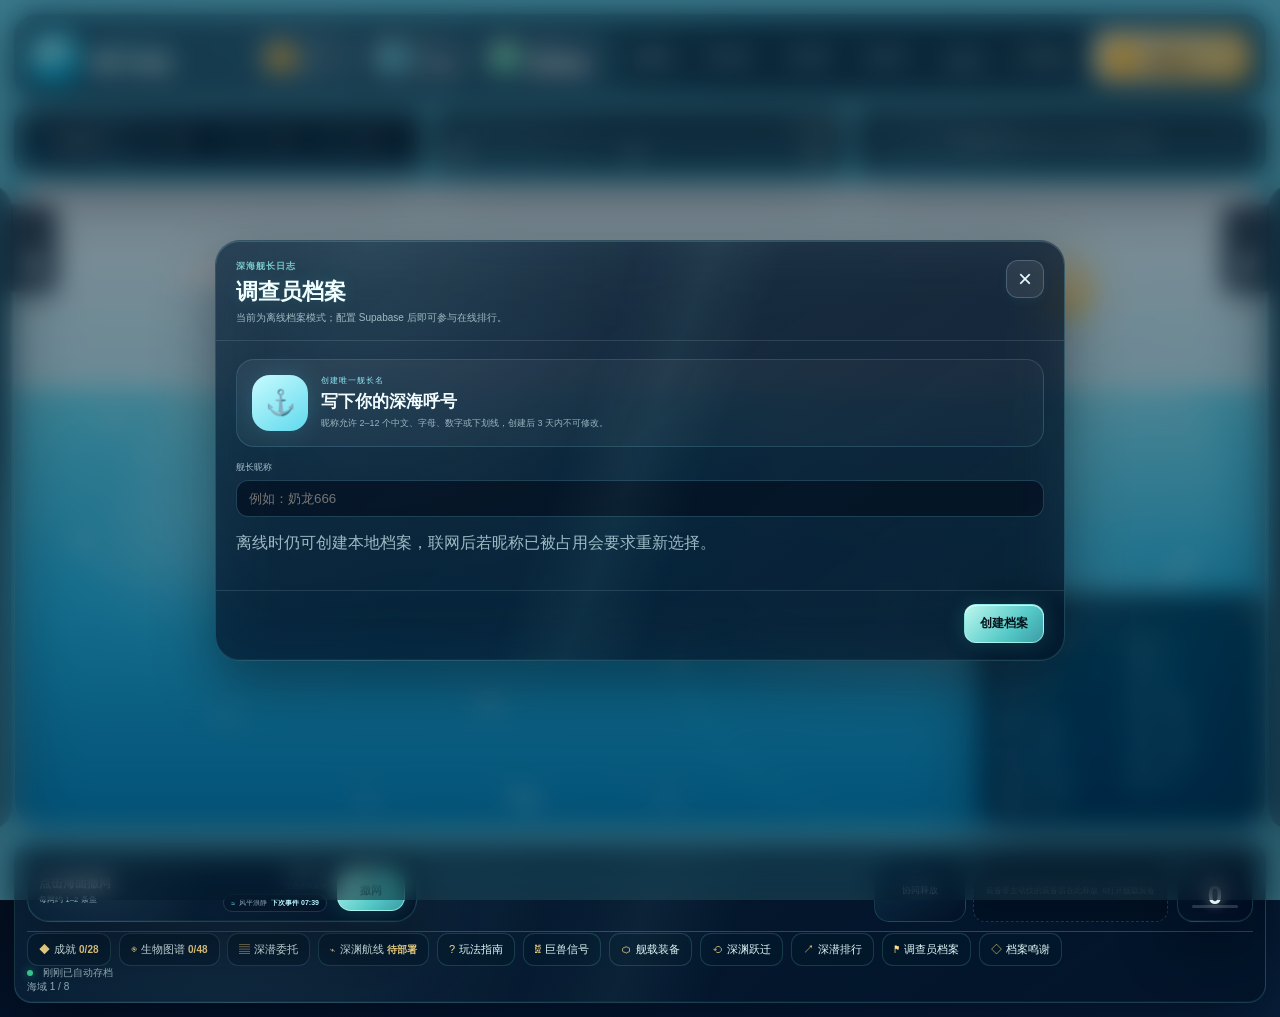
==== commit 444fe06d: "更新拉拉" ====
--- a/index.html
+++ b/index.html
@@ -5,12 +5,12 @@
   <meta name="viewport" content="width=device-width, initial-scale=1.0">
   <meta name="theme-color" content="#020817">
   <title>潮汐渔场 · 深渊回声</title>
-  <link rel="stylesheet" href="styles.css?v=20260920-34">
+  <link rel="stylesheet" href="styles.css?v=20260920-36">
   <link rel="manifest" href="manifest.webmanifest">
 </head>
 <body>
   <canvas class="ocean-canvas" id="oceanCanvas" aria-hidden="true"></canvas>
-  <div class="app" id="app" data-zone="shallow" data-app-version="20260920-34">
+  <div class="app" id="app" data-zone="shallow" data-app-version="20260920-36">
     <header class="topbar">
       <div class="brand">
         <div class="brand-mark" aria-hidden="true">
@@ -244,15 +244,15 @@
   <div class="toast-root" id="toastRoot" aria-live="polite"></div>
 
   <script src="vendor/three/three.global.js"></script>
-  <script src="assets/fish/sprites-data.js?v=20260920-34"></script>
-  <script src="assets/fish/custom-manifest.js?v=20260920-34"></script>
-  <script src="fish-art.js?v=20260920-34"></script>
-  <script src="spriteFish.js?v=20260920-34"></script>
-  <script src="leaderboard-config.js?v=20260920-34"></script>
-  <script src="leaderboard.js?v=20260920-34"></script>
+  <script src="assets/fish/sprites-data.js?v=20260920-36"></script>
+  <script src="assets/fish/custom-manifest.js?v=20260920-36"></script>
+  <script src="fish-art.js?v=20260920-36"></script>
+  <script src="spriteFish.js?v=20260920-36"></script>
+  <script src="leaderboard-config.js?v=20260920-36"></script>
+  <script src="leaderboard.js?v=20260920-36"></script>
   <script src="vendor/three/GLTFLoader.global.js"></script>
-  <script src="audio.js?v=20260920-34"></script>
-  <script src="app.js?v=20260920-34"></script>
-  <script src="ocean3d.js?v=20260920-34"></script>
+  <script src="audio.js?v=20260920-36"></script>
+  <script src="app.js?v=20260920-36"></script>
+  <script src="ocean3d.js?v=20260920-36"></script>
 </body>
 </html>
--- a/styles.css
+++ b/styles.css
@@ -5459,3 +5459,123 @@
     width: 100%;
   }
 }
+
+.boss-archive-grid {
+  display: grid;
+  grid-template-columns: repeat(2, minmax(0, 1fr));
+  gap: 10px;
+}
+
+.boss-archive-card {
+  min-width: 0;
+  padding: 13px;
+  border: 1px solid color-mix(in srgb, var(--boss-color, #67e8f9) 28%, transparent);
+  border-radius: 16px;
+  background: linear-gradient(145deg, color-mix(in srgb, var(--boss-color, #67e8f9) 10%, transparent), rgba(4, 16, 33, .48));
+}
+
+.boss-archive-card.defeated {
+  box-shadow: inset 0 1px 0 rgba(255,255,255,.12), 0 0 22px color-mix(in srgb, var(--boss-color, #67e8f9) 12%, transparent);
+}
+
+.boss-archive-card.unknown {
+  opacity: .66;
+  filter: saturate(.68);
+}
+
+.boss-archive-head {
+  display: flex;
+  align-items: center;
+  gap: 9px;
+}
+
+.boss-archive-head > span {
+  display: grid;
+  place-items: center;
+  width: 38px;
+  height: 38px;
+  flex: 0 0 auto;
+  border-radius: 13px;
+  color: var(--boss-color, #67e8f9);
+  background: color-mix(in srgb, var(--boss-color, #67e8f9) 14%, transparent);
+  font-size: 20px;
+}
+
+.boss-archive-head > div {
+  flex: 1;
+  min-width: 0;
+}
+
+.boss-archive-head small,
+.boss-archive-head h3 {
+  display: block;
+  margin: 0;
+}
+
+.boss-archive-head small {
+  color: rgba(178, 221, 232, .65);
+  font-size: 8px;
+}
+
+.boss-archive-head h3 {
+  margin-top: 3px;
+  color: #f0ffff;
+  font-size: 12px;
+}
+
+.boss-archive-head b {
+  align-self: flex-start;
+  color: #9cf5f1;
+  font-size: 8px;
+  white-space: nowrap;
+}
+
+.boss-archive-card > p {
+  margin: 11px 0;
+  color: rgba(207, 237, 243, .72);
+  font-size: 10px;
+  line-height: 1.55;
+}
+
+.boss-archive-metrics {
+  display: grid;
+  grid-template-columns: repeat(3, minmax(0, 1fr));
+  gap: 6px;
+}
+
+.boss-archive-metrics span {
+  min-width: 0;
+  padding: 7px 8px;
+  border-radius: 10px;
+  background: rgba(5, 18, 35, .38);
+}
+
+.boss-archive-metrics small,
+.boss-archive-metrics strong {
+  display: block;
+}
+
+.boss-archive-metrics small {
+  color: rgba(170, 216, 228, .6);
+  font-size: 7px;
+}
+
+.boss-archive-metrics strong {
+  margin-top: 3px;
+  color: #eaffff;
+  font-size: 10px;
+}
+
+.boss-archive-hints {
+  display: grid;
+  gap: 3px;
+  margin-top: 9px;
+  color: rgba(188, 229, 238, .66);
+  font-size: 8px;
+}
+
+@media (max-width: 760px) {
+  .boss-archive-grid {
+    grid-template-columns: 1fr;
+  }
+}
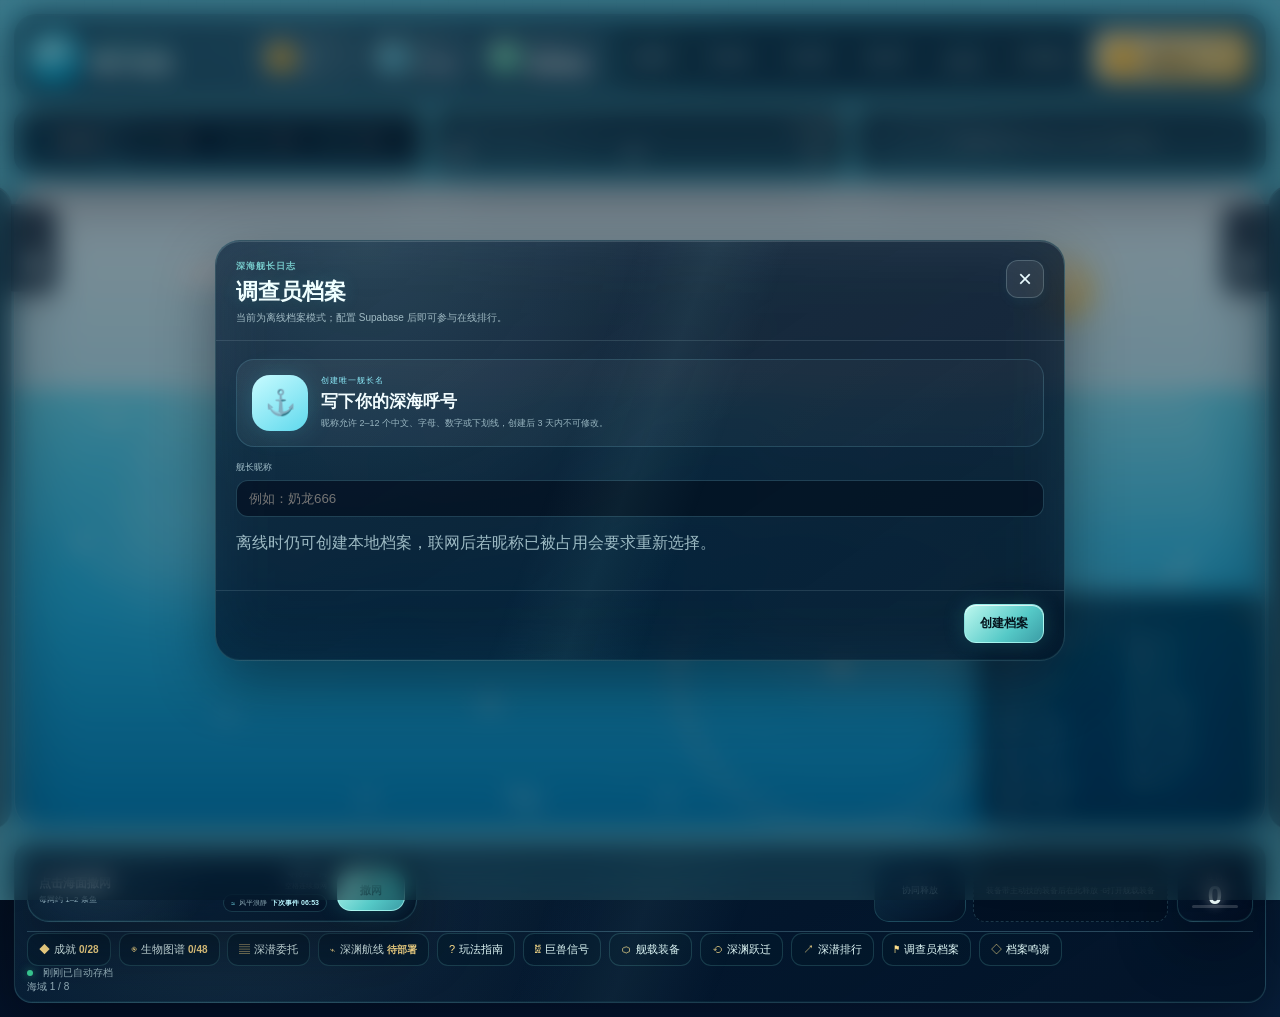
==== commit 0d816083: "1" ====
--- a/index.html
+++ b/index.html
@@ -5,12 +5,12 @@
   <meta name="viewport" content="width=device-width, initial-scale=1.0">
   <meta name="theme-color" content="#020817">
   <title>潮汐渔场 · 深渊回声</title>
-  <link rel="stylesheet" href="styles.css?v=20260920-36">
+  <link rel="stylesheet" href="styles.css?v=20260920-37">
   <link rel="manifest" href="manifest.webmanifest">
 </head>
 <body>
   <canvas class="ocean-canvas" id="oceanCanvas" aria-hidden="true"></canvas>
-  <div class="app" id="app" data-zone="shallow" data-app-version="20260920-36">
+  <div class="app" id="app" data-zone="shallow" data-app-version="20260920-37">
     <header class="topbar">
       <div class="brand">
         <div class="brand-mark" aria-hidden="true">
@@ -244,15 +244,15 @@
   <div class="toast-root" id="toastRoot" aria-live="polite"></div>
 
   <script src="vendor/three/three.global.js"></script>
-  <script src="assets/fish/sprites-data.js?v=20260920-36"></script>
-  <script src="assets/fish/custom-manifest.js?v=20260920-36"></script>
-  <script src="fish-art.js?v=20260920-36"></script>
-  <script src="spriteFish.js?v=20260920-36"></script>
-  <script src="leaderboard-config.js?v=20260920-36"></script>
-  <script src="leaderboard.js?v=20260920-36"></script>
+  <script src="assets/fish/sprites-data.js?v=20260920-37"></script>
+  <script src="assets/fish/custom-manifest.js?v=20260920-37"></script>
+  <script src="fish-art.js?v=20260920-37"></script>
+  <script src="spriteFish.js?v=20260920-37"></script>
+  <script src="leaderboard-config.js?v=20260920-37"></script>
+  <script src="leaderboard.js?v=20260920-37"></script>
   <script src="vendor/three/GLTFLoader.global.js"></script>
-  <script src="audio.js?v=20260920-36"></script>
-  <script src="app.js?v=20260920-36"></script>
-  <script src="ocean3d.js?v=20260920-36"></script>
+  <script src="audio.js?v=20260920-37"></script>
+  <script src="app.js?v=20260920-37"></script>
+  <script src="ocean3d.js?v=20260920-37"></script>
 </body>
 </html>
--- a/styles.css
+++ b/styles.css
@@ -5579,3 +5579,81 @@
     grid-template-columns: 1fr;
   }
 }
+
+
+.crew-roster {
+  display: grid;
+  grid-template-columns: repeat(2, minmax(0, 1fr));
+  gap: 9px;
+}
+
+.crew-member {
+  display: flex;
+  align-items: center;
+  gap: 9px;
+  min-width: 0;
+  padding: 10px;
+  border: 1px solid rgba(129, 218, 228, .15);
+  border-radius: 14px;
+  color: #e8ffff;
+  text-align: left;
+  background: rgba(4, 17, 33, .42);
+  transition: transform 180ms ease, border-color 180ms ease, background 180ms ease;
+}
+
+.crew-member:hover,
+.crew-member.active {
+  transform: translateY(-1px);
+  border-color: rgba(126, 238, 238, .48);
+  background: linear-gradient(145deg, rgba(42, 130, 151, .19), rgba(4, 17, 33, .44));
+}
+
+.crew-member.locked {
+  opacity: .45;
+  cursor: not-allowed;
+}
+
+.crew-member > span {
+  display: grid;
+  place-items: center;
+  width: 34px;
+  height: 34px;
+  flex: 0 0 auto;
+  border-radius: 11px;
+  color: #98f5ef;
+  background: rgba(101, 225, 224, .12);
+  font-size: 18px;
+}
+
+.crew-member > div {
+  flex: 1;
+  min-width: 0;
+}
+
+.crew-member strong,
+.crew-member small {
+  display: block;
+}
+
+.crew-member strong {
+  font-size: 11px;
+}
+
+.crew-member small {
+  margin-top: 3px;
+  color: rgba(198, 231, 239, .66);
+  font-size: 9px;
+  line-height: 1.35;
+}
+
+.crew-member > b {
+  color: #9ff4ef;
+  font-size: 9px;
+  white-space: nowrap;
+}
+
+@media (max-width: 620px) {
+  .crew-roster {
+    grid-template-columns: 1fr;
+  }
+}
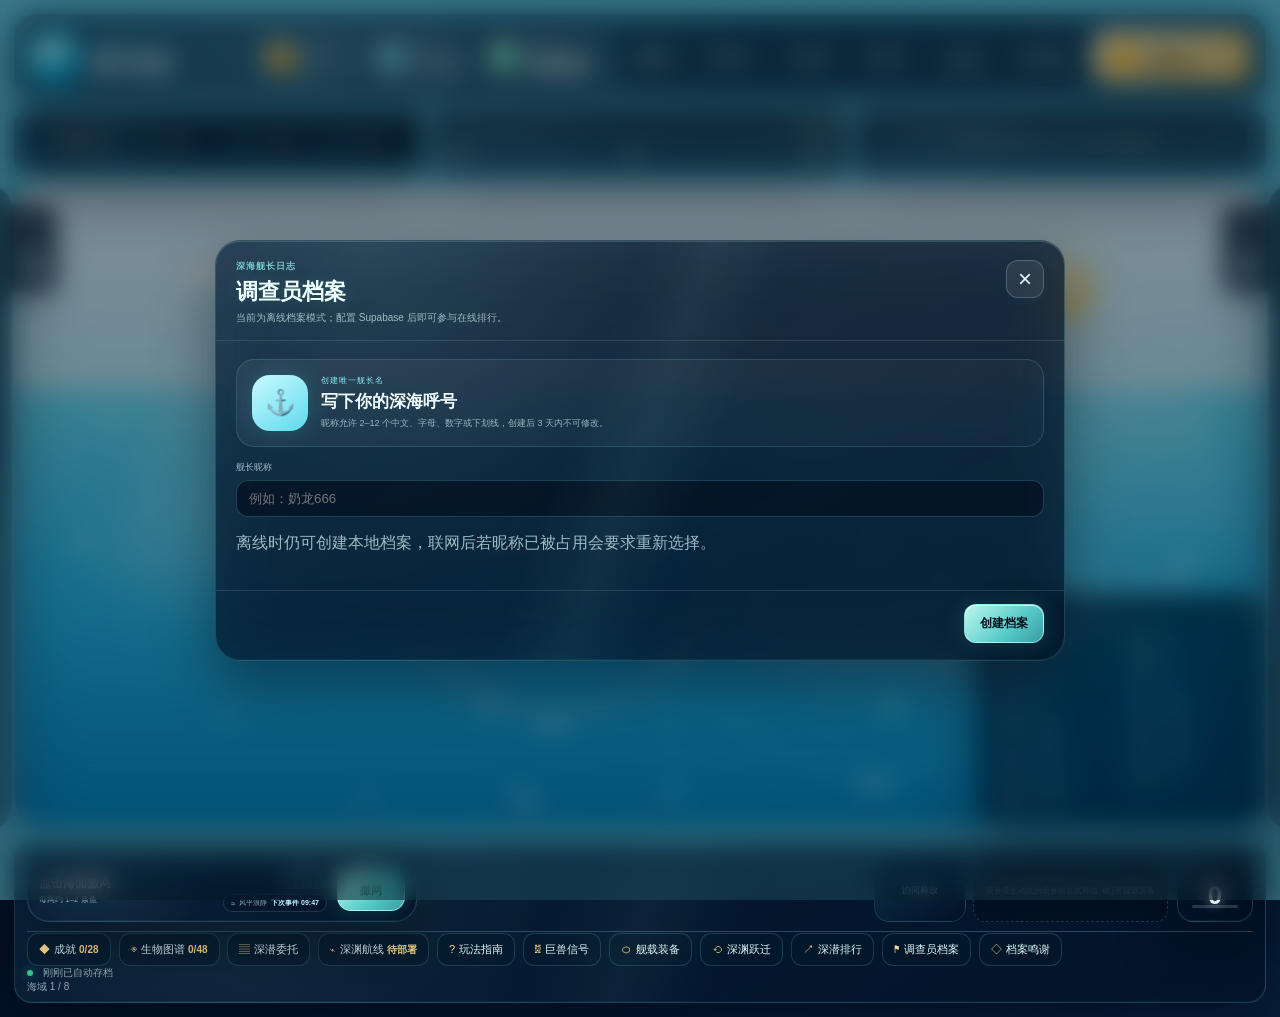
==== commit 3684288d: "last" ====
--- a/index.html
+++ b/index.html
@@ -5,12 +5,12 @@
   <meta name="viewport" content="width=device-width, initial-scale=1.0">
   <meta name="theme-color" content="#020817">
   <title>潮汐渔场 · 深渊回声</title>
-  <link rel="stylesheet" href="styles.css?v=20260920-37">
+  <link rel="stylesheet" href="styles.css?v=20260920-38">
   <link rel="manifest" href="manifest.webmanifest">
 </head>
 <body>
   <canvas class="ocean-canvas" id="oceanCanvas" aria-hidden="true"></canvas>
-  <div class="app" id="app" data-zone="shallow" data-app-version="20260920-37">
+  <div class="app" id="app" data-zone="shallow" data-app-version="20260920-38">
     <header class="topbar">
       <div class="brand">
         <div class="brand-mark" aria-hidden="true">
@@ -244,15 +244,15 @@
   <div class="toast-root" id="toastRoot" aria-live="polite"></div>
 
   <script src="vendor/three/three.global.js"></script>
-  <script src="assets/fish/sprites-data.js?v=20260920-37"></script>
-  <script src="assets/fish/custom-manifest.js?v=20260920-37"></script>
-  <script src="fish-art.js?v=20260920-37"></script>
-  <script src="spriteFish.js?v=20260920-37"></script>
-  <script src="leaderboard-config.js?v=20260920-37"></script>
-  <script src="leaderboard.js?v=20260920-37"></script>
+  <script src="assets/fish/sprites-data.js?v=20260920-38"></script>
+  <script src="assets/fish/custom-manifest.js?v=20260920-38"></script>
+  <script src="fish-art.js?v=20260920-38"></script>
+  <script src="spriteFish.js?v=20260920-38"></script>
+  <script src="leaderboard-config.js?v=20260920-38"></script>
+  <script src="leaderboard.js?v=20260920-38"></script>
   <script src="vendor/three/GLTFLoader.global.js"></script>
-  <script src="audio.js?v=20260920-37"></script>
-  <script src="app.js?v=20260920-37"></script>
-  <script src="ocean3d.js?v=20260920-37"></script>
+  <script src="audio.js?v=20260920-38"></script>
+  <script src="app.js?v=20260920-38"></script>
+  <script src="ocean3d.js?v=20260920-38"></script>
 </body>
 </html>
--- a/styles.css
+++ b/styles.css
@@ -5657,3 +5657,231 @@
     grid-template-columns: 1fr;
   }
 }
+
+
+.contract-tabs {
+  display: grid;
+  grid-template-columns: repeat(3, minmax(0, 1fr));
+  gap: 7px;
+  margin-bottom: 13px;
+}
+
+.contract-tabs button {
+  min-height: 36px;
+  border: 1px solid rgba(127, 216, 229, .16);
+  border-radius: 12px;
+  color: rgba(218, 244, 249, .75);
+  background: rgba(4, 17, 33, .42);
+}
+
+.contract-tabs button.active {
+  border-color: rgba(125, 236, 238, .48);
+  color: #efffff;
+  background: linear-gradient(145deg, rgba(49, 142, 160, .25), rgba(4, 17, 33, .48));
+  box-shadow: inset 0 1px 0 rgba(255,255,255,.12), 0 0 18px rgba(77, 219, 229, .1);
+}
+
+.journal-list {
+  display: grid;
+  gap: 9px;
+}
+
+.journal-card {
+  display: grid;
+  grid-template-columns: minmax(0, 1fr) 170px auto;
+  gap: 10px 14px;
+  align-items: center;
+  padding: 12px;
+  border: 1px solid rgba(132, 221, 222, .15);
+  border-radius: 15px;
+  background: rgba(4, 17, 33, .42);
+}
+
+.journal-card.ready {
+  border-color: rgba(255, 211, 106, .42);
+  background: linear-gradient(145deg, rgba(126, 83, 30, .17), rgba(4, 17, 33, .46));
+}
+
+.journal-card.claimed {
+  opacity: .62;
+}
+
+.journal-card small,
+.journal-card h3,
+.journal-card p {
+  display: block;
+  margin: 0;
+}
+
+.journal-card small {
+  color: #81e9ef;
+  font-size: 8px;
+}
+
+.journal-card h3 {
+  margin: 3px 0;
+  color: #f0ffff;
+  font-size: 12px;
+}
+
+.journal-card p {
+  color: rgba(207, 237, 243, .7);
+  font-size: 10px;
+}
+
+.journal-progress {
+  min-width: 0;
+}
+
+.journal-progress i {
+  display: block;
+  height: 7px;
+  overflow: hidden;
+  border-radius: 999px;
+  background: linear-gradient(90deg, #35bed0, #8ef2c8);
+  box-shadow: 0 0 12px rgba(111, 231, 224, .28);
+}
+
+.journal-progress span {
+  display: block;
+  margin-top: 4px;
+  color: rgba(189, 231, 238, .68);
+  font-size: 9px;
+  text-align: right;
+}
+
+.journal-reward {
+  grid-column: 1;
+  color: #ffd982;
+  font-size: 9px;
+}
+
+.journal-card > button {
+  grid-column: 3;
+  grid-row: 1 / span 3;
+  min-width: 82px;
+}
+
+@media (max-width: 760px) {
+  .journal-card {
+    grid-template-columns: 1fr;
+  }
+
+  .journal-card > button {
+    grid-column: 1;
+    grid-row: auto;
+    width: 100%;
+  }
+
+  .journal-reward {
+    grid-column: 1;
+  }
+}
+
+
+.ecology-hud { cursor: pointer; }
+
+.ecology-detail-hero {
+  display: flex;
+  align-items: center;
+  gap: 12px;
+  padding: 14px;
+  border: 1px solid rgba(130, 224, 231, .18);
+  border-radius: 16px;
+  background: linear-gradient(145deg, rgba(38, 129, 145, .17), rgba(5, 18, 35, .44));
+}
+
+.ecology-detail-hero > span {
+  display: grid;
+  place-items: center;
+  width: 46px;
+  height: 46px;
+  flex: 0 0 auto;
+  border-radius: 15px;
+  color: #9ff7f1;
+  background: rgba(92, 218, 220, .13);
+  font-size: 23px;
+}
+
+.ecology-detail-hero h3,
+.ecology-detail-hero p {
+  margin: 0;
+}
+
+.ecology-detail-hero h3 {
+  margin: 3px 0 5px;
+  color: #f0ffff;
+}
+
+.ecology-detail-hero p,
+.ecology-detail > p {
+  color: rgba(207, 237, 243, .72);
+  line-height: 1.6;
+}
+
+.ecology-detail-hero small {
+  color: #7ee5ee;
+}
+
+.ecology-detail-grid {
+  display: grid;
+  grid-template-columns: repeat(4, minmax(0, 1fr));
+  gap: 8px;
+  margin-top: 12px;
+}
+
+.ecology-detail-grid span {
+  padding: 10px;
+  border: 1px solid rgba(131, 218, 228, .13);
+  border-radius: 13px;
+  background: rgba(5, 18, 35, .42);
+}
+
+.ecology-detail-grid small,
+.ecology-detail-grid strong,
+.ecology-detail-grid em {
+  display: block;
+}
+
+.ecology-detail-grid small {
+  color: rgba(172, 218, 229, .62);
+  font-size: 8px;
+}
+
+.ecology-detail-grid strong {
+  margin-top: 3px;
+  color: #eaffff;
+  font-size: 15px;
+}
+
+.ecology-detail-grid em {
+  margin-top: 4px;
+  color: rgba(190, 229, 237, .62);
+  font-size: 8px;
+  font-style: normal;
+  line-height: 1.4;
+}
+
+.ecology-formula {
+  display: flex;
+  flex-wrap: wrap;
+  gap: 8px 12px;
+  margin-top: 12px;
+  padding: 10px;
+  border: 1px solid rgba(126, 221, 229, .15);
+  border-radius: 13px;
+  color: #a9f3ee;
+  background: rgba(4, 16, 32, .42);
+  font-size: 10px;
+}
+
+.ecology-formula strong {
+  width: 100%;
+  color: #eaffff;
+}
+
+@media (max-width: 760px) {
+  .ecology-detail-grid {
+    grid-template-columns: repeat(2, minmax(0, 1fr));
+  }
+}
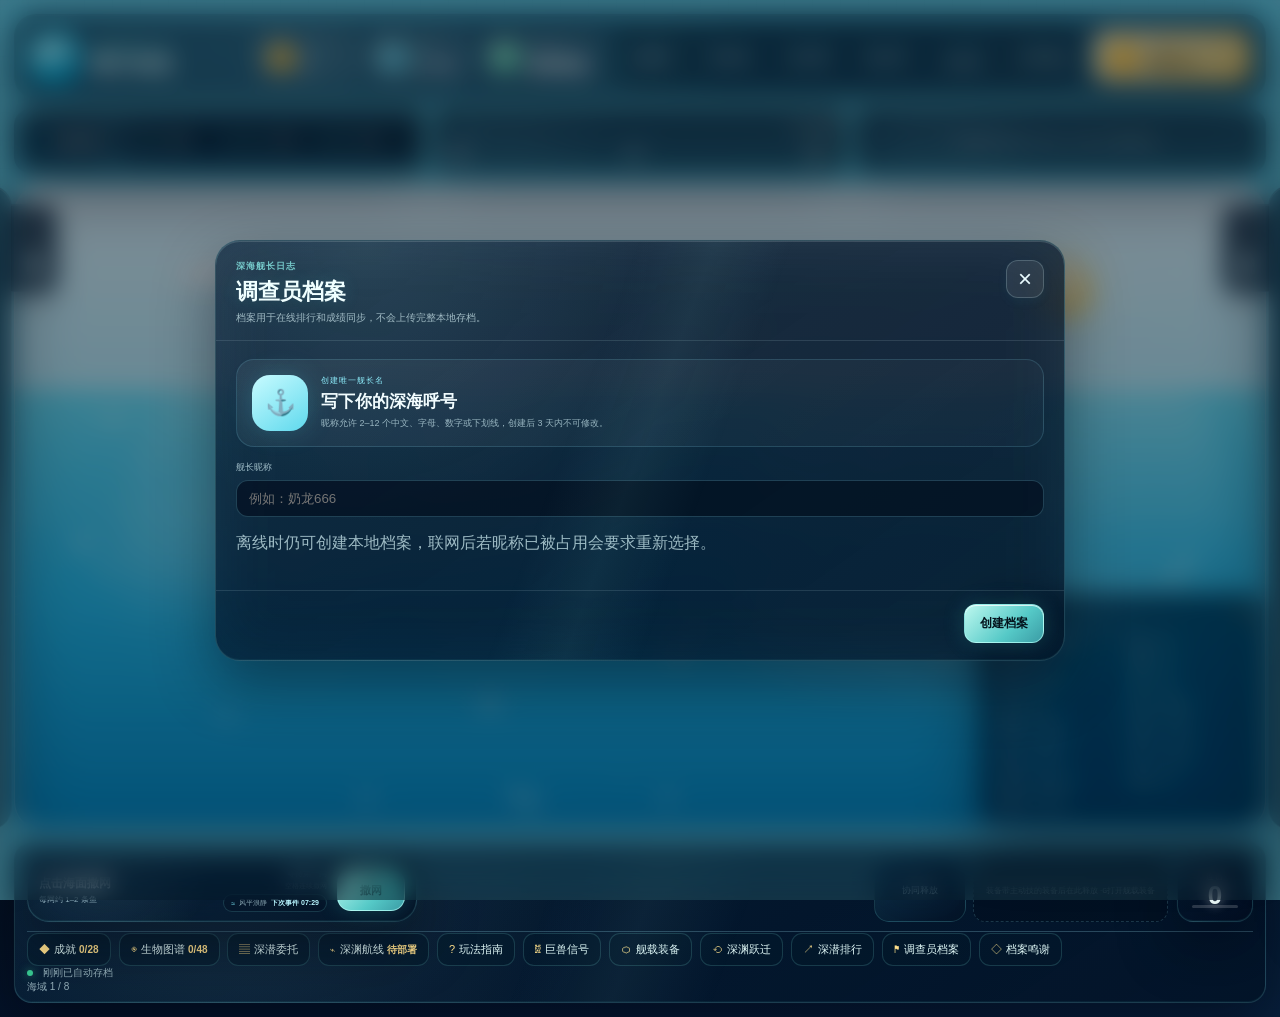
==== commit 3fbf9e07: "2" ====
--- a/index.html
+++ b/index.html
@@ -5,12 +5,12 @@
   <meta name="viewport" content="width=device-width, initial-scale=1.0">
   <meta name="theme-color" content="#020817">
   <title>潮汐渔场 · 深渊回声</title>
-  <link rel="stylesheet" href="styles.css?v=20260920-38">
+  <link rel="stylesheet" href="styles.css?v=20260920-39">
   <link rel="manifest" href="manifest.webmanifest">
 </head>
 <body>
   <canvas class="ocean-canvas" id="oceanCanvas" aria-hidden="true"></canvas>
-  <div class="app" id="app" data-zone="shallow" data-app-version="20260920-38">
+  <div class="app" id="app" data-zone="shallow" data-app-version="20260920-39">
     <header class="topbar">
       <div class="brand">
         <div class="brand-mark" aria-hidden="true">
@@ -244,15 +244,15 @@
   <div class="toast-root" id="toastRoot" aria-live="polite"></div>
 
   <script src="vendor/three/three.global.js"></script>
-  <script src="assets/fish/sprites-data.js?v=20260920-38"></script>
-  <script src="assets/fish/custom-manifest.js?v=20260920-38"></script>
-  <script src="fish-art.js?v=20260920-38"></script>
-  <script src="spriteFish.js?v=20260920-38"></script>
-  <script src="leaderboard-config.js?v=20260920-38"></script>
-  <script src="leaderboard.js?v=20260920-38"></script>
+  <script src="assets/fish/sprites-data.js?v=20260920-39"></script>
+  <script src="assets/fish/custom-manifest.js?v=20260920-39"></script>
+  <script src="fish-art.js?v=20260920-39"></script>
+  <script src="spriteFish.js?v=20260920-39"></script>
+  <script src="leaderboard-config.js?v=20260920-39"></script>
+  <script src="leaderboard.js?v=20260920-39"></script>
   <script src="vendor/three/GLTFLoader.global.js"></script>
-  <script src="audio.js?v=20260920-38"></script>
-  <script src="app.js?v=20260920-38"></script>
-  <script src="ocean3d.js?v=20260920-38"></script>
+  <script src="audio.js?v=20260920-39"></script>
+  <script src="app.js?v=20260920-39"></script>
+  <script src="ocean3d.js?v=20260920-39"></script>
 </body>
 </html>
--- a/styles.css
+++ b/styles.css
@@ -5885,3 +5885,45 @@
     grid-template-columns: repeat(2, minmax(0, 1fr));
   }
 }
+
+
+/* effect budget: repeated casts stay light and readable */
+.splash-field,
+.catch-layer,
+.effect-root {
+  contain: layout paint style;
+}
+
+.splash-drop,
+.fish-spark,
+.catch-pop,
+.impact-wave,
+.cast-net,
+.screen-flash {
+  will-change: transform, opacity;
+  backface-visibility: hidden;
+}
+
+.fish-spark {
+  animation-duration: var(--flight-duration, 800ms);
+}
+
+@media (max-width: 760px) {
+  .catch-pop {
+    font-size: 10px;
+  }
+
+  .fish-spark {
+    transform: scale(.86);
+  }
+}
+
+@media (prefers-reduced-motion: reduce) {
+  .splash-drop,
+  .fish-spark,
+  .catch-pop,
+  .impact-wave,
+  .cast-net {
+    animation-duration: .01ms !important;
+  }
+}
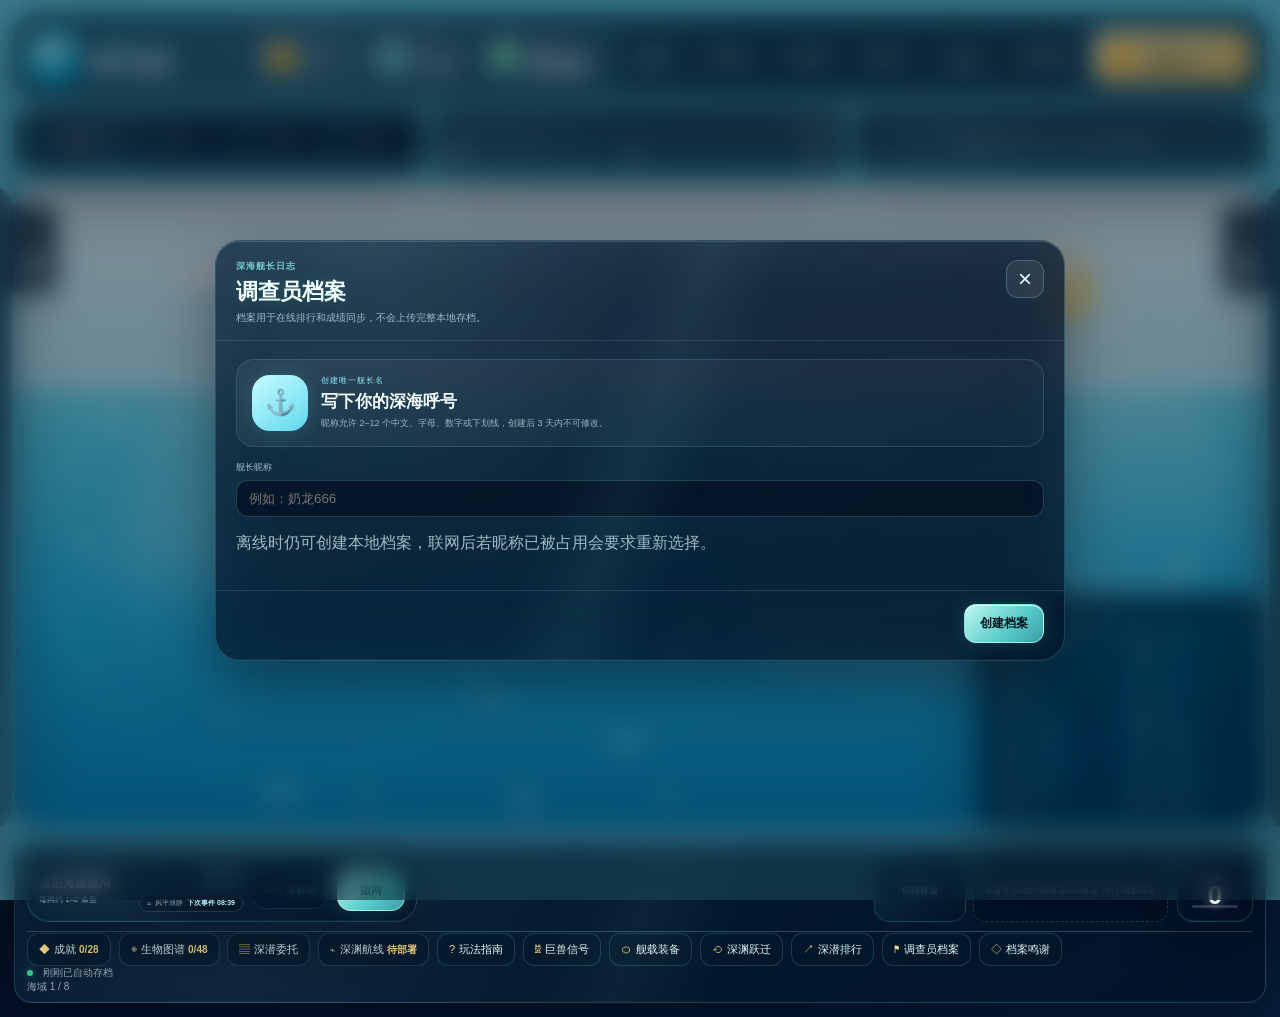
==== commit c38508e8: "321" ====
--- a/index.html
+++ b/index.html
@@ -5,12 +5,12 @@
   <meta name="viewport" content="width=device-width, initial-scale=1.0">
   <meta name="theme-color" content="#020817">
   <title>潮汐渔场 · 深渊回声</title>
-  <link rel="stylesheet" href="styles.css?v=20260920-39">
+  <link rel="stylesheet" href="styles.css?v=20260920-42">
   <link rel="manifest" href="manifest.webmanifest">
 </head>
 <body>
   <canvas class="ocean-canvas" id="oceanCanvas" aria-hidden="true"></canvas>
-  <div class="app" id="app" data-zone="shallow" data-app-version="20260920-39">
+  <div class="app" id="app" data-zone="shallow" data-app-version="20260920-42">
     <header class="topbar">
       <div class="brand">
         <div class="brand-mark" aria-hidden="true">
@@ -174,6 +174,7 @@
         <div class="cast-console" id="castConsole">
           <div class="cast-console-copy"><span><strong id="castPrompt">点击海面撒网</strong><small id="castEstimate">每网约 1–2 条鱼</small></span></div>
           <div class="cast-console-meta"><b id="lastCastText">等待第一网</b><small>空格连续撒网</small><span class="cast-console-event" id="eventCard"><i id="eventIcon">≈</i><span id="eventTitle">风平浪静</span><b id="eventTimer">--:--</b><span id="eventText" hidden>下一次随机事件即将到来。</span></span></div>
+          <button class="cast-autofish-button" id="autoFishToggle" type="button" aria-pressed="false"><span>自动</span><b id="autoFishToggleText">关闭</b></button>
           <button class="cast-console-button" id="castButton" type="button">撒网</button>
         </div>
         <div class="gear-skill-module" id="gearSkillModule"><button class="gear-skill-mode" id="gearSkillMode" type="button" data-gear-skill-mode>协同释放</button><div class="gear-skill-hud" id="gearSkillHud"></div></div>
@@ -237,22 +238,22 @@
   <div class="keyboard-hint" id="keyboardHint" aria-live="polite">
     <button type="button" class="keyboard-toggle" id="keyboardToggle"><strong>⌨ 快捷键</strong><span>H</span></button>
     <div class="keyboard-list" id="keyboardList">
-      <span><kbd>Space</kbd>连续撒网</span><span><kbd>S</kbd>出售</span><span><kbd>F</kbd>加工</span><span><kbd>1–8</kbd>海域</span><span><kbd>E</kbd>深潜协议</span><span><kbd>A</kbd>成就</span><span><kbd>C</kbd>图鉴</span><span><kbd>G</kbd>舰载装备</span><span><kbd>R/T/Y</kbd>装备技能</span><span><kbd>Q</kbd>深潜委托</span><span><kbd>X</kbd>深渊航线</span><span><kbd>K</kbd>玩法指南</span><span><kbd>B</kbd>巨兽信号</span><span><kbd>L</kbd>深潜排行</span><span><kbd>P</kbd>调查员档案</span><span><kbd>M</kbd>静音</span><span><kbd>Esc</kbd>关闭面板</span>
+      <span><kbd>Space</kbd>连续撒网</span><span><kbd>V</kbd>自动捕鱼</span><span><kbd>S</kbd>出售</span><span><kbd>F</kbd>加工</span><span><kbd>1–8</kbd>海域</span><span><kbd>E</kbd>深潜协议</span><span><kbd>A</kbd>成就</span><span><kbd>C</kbd>图鉴</span><span><kbd>G</kbd>舰载装备</span><span><kbd>R/T/Y</kbd>装备技能</span><span><kbd>Q</kbd>深潜委托</span><span><kbd>X</kbd>深渊航线</span><span><kbd>K</kbd>玩法指南</span><span><kbd>B</kbd>巨兽信号</span><span><kbd>L</kbd>深潜排行</span><span><kbd>P</kbd>调查员档案</span><span><kbd>M</kbd>静音</span><span><kbd>Esc</kbd>关闭面板</span>
     </div>
   </div>
   <div class="modal-layer" id="modalLayer" role="presentation"></div>
   <div class="toast-root" id="toastRoot" aria-live="polite"></div>
 
   <script src="vendor/three/three.global.js"></script>
-  <script src="assets/fish/sprites-data.js?v=20260920-39"></script>
-  <script src="assets/fish/custom-manifest.js?v=20260920-39"></script>
-  <script src="fish-art.js?v=20260920-39"></script>
-  <script src="spriteFish.js?v=20260920-39"></script>
-  <script src="leaderboard-config.js?v=20260920-39"></script>
-  <script src="leaderboard.js?v=20260920-39"></script>
+  <script src="assets/fish/sprites-data.js?v=20260920-42"></script>
+  <script src="assets/fish/custom-manifest.js?v=20260920-42"></script>
+  <script src="fish-art.js?v=20260920-42"></script>
+  <script src="spriteFish.js?v=20260920-42"></script>
+  <script src="leaderboard-config.js?v=20260920-42"></script>
+  <script src="leaderboard.js?v=20260920-42"></script>
   <script src="vendor/three/GLTFLoader.global.js"></script>
-  <script src="audio.js?v=20260920-39"></script>
-  <script src="app.js?v=20260920-39"></script>
-  <script src="ocean3d.js?v=20260920-39"></script>
+  <script src="audio.js?v=20260920-42"></script>
+  <script src="app.js?v=20260920-42"></script>
+  <script src="ocean3d.js?v=20260920-42"></script>
 </body>
 </html>
--- a/styles.css
+++ b/styles.css
@@ -5927,3 +5927,48 @@
     animation-duration: .01ms !important;
   }
 }
+
+
+.cast-autofish-button {
+  display: inline-flex;
+  align-items: center;
+  justify-content: center;
+  gap: 4px;
+  min-width: 74px;
+  min-height: 38px;
+  padding: 7px 9px;
+  border: 1px solid rgba(126, 221, 229, .18);
+  border-radius: 12px;
+  color: rgba(211, 243, 248, .78);
+  background: rgba(5, 20, 38, .52);
+  transition: transform 160ms ease, border-color 160ms ease, background 160ms ease, box-shadow 160ms ease;
+}
+
+.cast-autofish-button span {
+  font-size: 9px;
+}
+
+.cast-autofish-button b {
+  color: #8fdfe5;
+  font-size: 10px;
+}
+
+.cast-autofish-button.active {
+  border-color: rgba(126, 238, 238, .5);
+  color: #efffff;
+  background: linear-gradient(145deg, rgba(41, 143, 157, .25), rgba(5, 20, 38, .52));
+  box-shadow: inset 0 1px 0 rgba(255,255,255,.14), 0 0 16px rgba(77, 219, 229, .12);
+}
+
+.cast-autofish-button:disabled {
+  opacity: .45;
+  cursor: not-allowed;
+}
+
+@media (max-width: 760px) {
+  .cast-autofish-button {
+    min-width: 62px;
+    min-height: 42px;
+    padding: 6px 7px;
+  }
+}
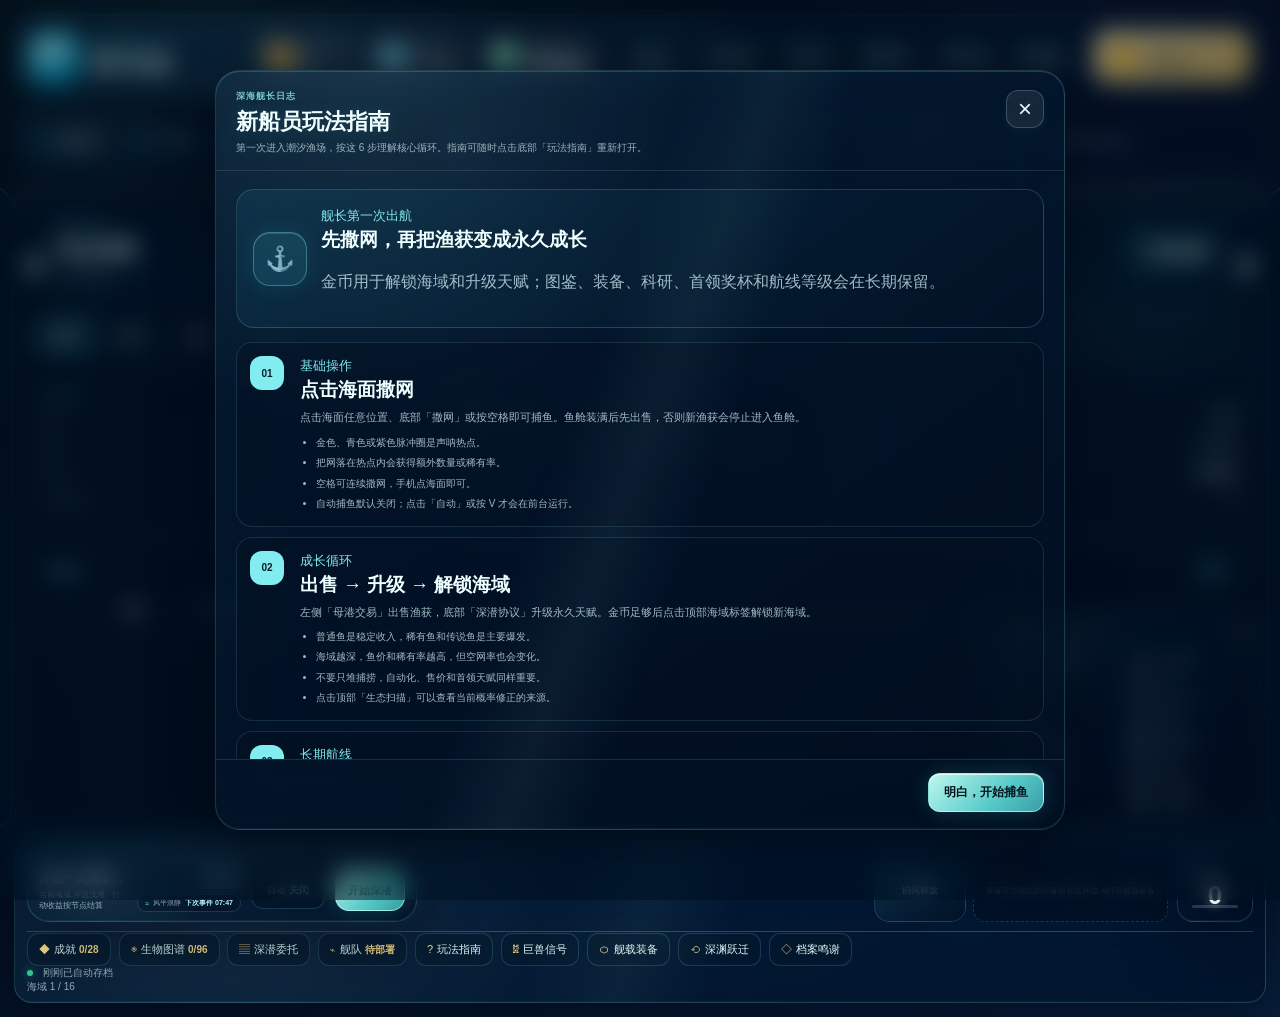
==== commit 1366c038: "123" ====
--- a/index.html
+++ b/index.html
@@ -5,12 +5,11 @@
   <meta name="viewport" content="width=device-width, initial-scale=1.0">
   <meta name="theme-color" content="#020817">
   <title>潮汐渔场 · 深渊回声</title>
-  <link rel="stylesheet" href="styles.css?v=20260920-42">
+  <link rel="stylesheet" href="styles.css?v=20260921-05">
   <link rel="manifest" href="manifest.webmanifest">
 </head>
 <body>
-  <canvas class="ocean-canvas" id="oceanCanvas" aria-hidden="true"></canvas>
-  <div class="app" id="app" data-zone="shallow" data-app-version="20260920-42">
+  <div class="app" id="app" data-zone="shallow" data-app-version="20260921-05">
     <header class="topbar">
       <div class="brand">
         <div class="brand-mark" aria-hidden="true">
@@ -129,6 +128,43 @@
           <span class="splash-field" id="splashField" aria-hidden="true"></span>
         </button>
         <div class="catch-layer" id="catchLayer" aria-live="polite"></div>
+        <div class="text-dashboard" id="textDashboard">
+          <header class="text-dashboard-head">
+            <div>
+              <small>文字航海终端</small>
+              <h2 id="textDashboardZone">岸边浅滩</h2>
+              <p id="textDashboardSubtitle">深潜行动待命 · 没有动画，只记录结果</p>
+            </div>
+            <button class="text-cast-button" id="textCastButton" type="button">执行行动</button>
+          </header>
+          <nav class="text-workbench-nav" aria-label="文字工作台导航"><button type="button" data-text-nav="dive" class="active">深潜</button><button type="button" data-text-nav="fleet">舰队</button><button type="button" data-text-nav="growth">成长</button><button type="button" data-text-nav="archive">档案</button></nav>
+          <div class="text-dashboard-grid">
+            <article class="text-console-card">
+              <small>本次行动</small>
+              <div class="text-metric"><span>氧气</span><strong id="diveOxygenMetric">100%</strong></div>
+              <div class="text-metric"><span>船体</span><strong id="diveHullMetric">100%</strong></div>
+              <div class="text-metric"><span>货舱</span><strong id="diveCargoMetric">0 / 50</strong></div>
+              <div class="text-metric"><span>行动评分</span><strong id="diveScoreMetric">0</strong></div>
+            </article>
+            <article class="text-console-card">
+              <small>当前节点</small>
+              <h3 id="diveNodeTitle">准备开始深潜</h3>
+              <p id="diveNodeText">从港口选择海域、补给和装备，然后启动一次 8–12 分钟的深潜行动。</p>
+              <div class="text-node-actions" id="diveNodeActions"></div>
+            </article>
+            <article class="text-console-card">
+              <small>舰队产出</small>
+              <div class="text-metric"><span>基础收益</span><strong id="fleetIncomeMetric">0 / 秒</strong></div>
+              <div class="text-metric"><span>离线上限</span><strong id="fleetOfflineMetric">24 小时</strong></div>
+              <div class="text-metric"><span>自动路线</span><strong id="fleetModeMetric">保守巡航</strong></div>
+              <div class="text-metric"><span>永久样本</span><strong id="sampleMetric">0</strong></div>
+            </article>
+          </div>
+          <section class="text-log-card">
+            <div class="text-log-head"><strong>深潜日志</strong><button type="button" id="clearTextLog">清空</button></div>
+            <div class="text-action-log" id="textActionLog" aria-live="polite"></div>
+          </section>
+        </div>
       </section>
 
       <aside class="side-rail right-rail" id="rightRail"><button class="rail-handle" id="rightRailToggle" type="button" aria-controls="rightRail" aria-expanded="false"><span>航行态势</span><b>›</b></button>
@@ -184,13 +220,11 @@
         <button type="button" id="achievementsButton"><span>◆</span>成就 <b id="achievementCount">0/28</b></button>
         <button type="button" id="encyclopediaButton"><span>◉</span>生物图谱 <b id="speciesDockCount">0/24</b></button>
         <button type="button" id="contractsButton"><span>▤</span>深潜委托</button>
-        <button type="button" id="expeditionButton"><span>⌁</span>深渊航线 <b id="expeditionStatus">待部署</b></button>
+        <button type="button" id="expeditionButton"><span>⌁</span>舰队 <b id="expeditionStatus">待命</b></button>
         <button type="button" id="guideButton"><span>?</span>玩法指南</button>
         <button type="button" id="bossButton"><span>☠</span>巨兽信号</button>
         <button type="button" id="equipmentButton"><span>⬡</span>舰载装备</button>
         <button type="button" id="ascensionButton"><span>⟲</span>深渊跃迁</button>
-        <button type="button" id="leaderboardButton"><span>↗</span>深潜排行</button>
-        <button type="button" id="profileButton"><span>⚑</span>调查员档案</button>
         <button type="button" id="creditsButton"><span>◇</span>档案鸣谢</button>
       </div>
       <div class="dock-message">
@@ -238,22 +272,12 @@
   <div class="keyboard-hint" id="keyboardHint" aria-live="polite">
     <button type="button" class="keyboard-toggle" id="keyboardToggle"><strong>⌨ 快捷键</strong><span>H</span></button>
     <div class="keyboard-list" id="keyboardList">
-      <span><kbd>Space</kbd>连续撒网</span><span><kbd>V</kbd>自动捕鱼</span><span><kbd>S</kbd>出售</span><span><kbd>F</kbd>加工</span><span><kbd>1–8</kbd>海域</span><span><kbd>E</kbd>深潜协议</span><span><kbd>A</kbd>成就</span><span><kbd>C</kbd>图鉴</span><span><kbd>G</kbd>舰载装备</span><span><kbd>R/T/Y</kbd>装备技能</span><span><kbd>Q</kbd>深潜委托</span><span><kbd>X</kbd>深渊航线</span><span><kbd>K</kbd>玩法指南</span><span><kbd>B</kbd>巨兽信号</span><span><kbd>L</kbd>深潜排行</span><span><kbd>P</kbd>调查员档案</span><span><kbd>M</kbd>静音</span><span><kbd>Esc</kbd>关闭面板</span>
+      <span><kbd>Space</kbd>连续撒网</span><span><kbd>V</kbd>自动捕鱼</span><span><kbd>S</kbd>出售</span><span><kbd>F</kbd>加工</span><span><kbd>1–8</kbd>海域</span><span><kbd>E</kbd>深潜协议</span><span><kbd>A</kbd>成就</span><span><kbd>C</kbd>图鉴</span><span><kbd>G</kbd>舰载装备</span><span><kbd>R/T/Y</kbd>装备技能</span><span><kbd>Q</kbd>深潜委托</span><span><kbd>X</kbd>舰队</span><span><kbd>K</kbd>玩法指南</span><span><kbd>B</kbd>巨兽信号</span><span><kbd>M</kbd>静音</span><span><kbd>Esc</kbd>关闭面板</span>
     </div>
   </div>
   <div class="modal-layer" id="modalLayer" role="presentation"></div>
   <div class="toast-root" id="toastRoot" aria-live="polite"></div>
-
-  <script src="vendor/three/three.global.js"></script>
-  <script src="assets/fish/sprites-data.js?v=20260920-42"></script>
-  <script src="assets/fish/custom-manifest.js?v=20260920-42"></script>
-  <script src="fish-art.js?v=20260920-42"></script>
-  <script src="spriteFish.js?v=20260920-42"></script>
-  <script src="leaderboard-config.js?v=20260920-42"></script>
-  <script src="leaderboard.js?v=20260920-42"></script>
-  <script src="vendor/three/GLTFLoader.global.js"></script>
-  <script src="audio.js?v=20260920-42"></script>
-  <script src="app.js?v=20260920-42"></script>
-  <script src="ocean3d.js?v=20260920-42"></script>
+  <script src="audio.js?v=20260921-05"></script>
+  <script src="app.js?v=20260921-05"></script>
 </body>
 </html>
--- a/styles.css
+++ b/styles.css
@@ -5972,3 +5972,279 @@
     padding: 6px 7px;
   }
 }
+
+
+/* Static incremental text mode: no canvas, no fish animation, no visual effects. */
+.ocean-canvas,
+.sea-sky,
+.water-layer,
+.sea-interaction,
+.catch-layer,
+#seaPanel::before,
+#seaPanel::after,
+#seaPanel .wave-band,
+#seaPanel .light-beams,
+#seaPanel .caustic,
+#seaPanel .bubble-field,
+#seaPanel .shimmer-field,
+#seaPanel .fish-field,
+#seaPanel .sonar-layer {
+  display: none !important;
+}
+
+#seaPanel {
+  min-height: 460px;
+  overflow: auto;
+  border: 1px solid rgba(126, 221, 229, .2);
+  border-radius: 22px;
+  background:
+    linear-gradient(rgba(86, 193, 201, .045) 1px, transparent 1px),
+    linear-gradient(90deg, rgba(86, 193, 201, .045) 1px, transparent 1px),
+    radial-gradient(circle at 88% 0%, rgba(65, 151, 174, .15), transparent 34%),
+    linear-gradient(145deg, rgba(4, 18, 35, .9), rgba(2, 11, 25, .94));
+  background-size: 36px 36px, 36px 36px, auto, auto;
+}
+
+.text-dashboard {
+  display: grid;
+  gap: 12px;
+  padding: 16px;
+}
+
+.text-dashboard-head {
+  display: flex;
+  align-items: center;
+  justify-content: space-between;
+  gap: 14px;
+  padding: 16px;
+  border: 1px solid rgba(126, 221, 229, .2);
+  border-radius: 18px;
+  background: rgba(5, 24, 43, .72);
+}
+
+.text-dashboard-head small,
+.text-dashboard-head h2,
+.text-dashboard-head p {
+  display: block;
+  margin: 0;
+}
+
+.text-dashboard-head small,
+.text-console-card > small,
+.text-log-head strong {
+  color: #80e9ef;
+  font-size: 9px;
+  letter-spacing: .08em;
+}
+
+.text-dashboard-head h2 {
+  margin: 3px 0;
+  color: #efffff;
+  font-size: 22px;
+}
+
+.text-dashboard-head p,
+.text-console-card p {
+  color: rgba(207, 237, 243, .68);
+  font-size: 11px;
+  line-height: 1.6;
+}
+
+.text-cast-button,
+.text-node-actions button,
+.text-log-head button {
+  min-height: 44px;
+  border: 1px solid rgba(126, 238, 238, .4);
+  border-radius: 13px;
+  color: #efffff;
+  background: linear-gradient(145deg, rgba(41, 143, 157, .26), rgba(5, 20, 38, .72));
+  cursor: pointer;
+}
+
+.text-cast-button {
+  min-width: 108px;
+  padding: 10px 14px;
+  font-weight: 800;
+}
+
+.text-dashboard-grid {
+  display: grid;
+  grid-template-columns: repeat(3, minmax(0, 1fr));
+  gap: 10px;
+}
+
+.text-console-card {
+  min-width: 0;
+  padding: 13px;
+  border: 1px solid rgba(132, 221, 222, .16);
+  border-radius: 16px;
+  background: rgba(4, 17, 33, .58);
+}
+
+.text-console-card h3 {
+  margin: 5px 0 7px;
+  color: #f0ffff;
+  font-size: 14px;
+}
+
+.text-metric {
+  display: flex;
+  justify-content: space-between;
+  gap: 10px;
+  padding: 7px 0;
+  border-bottom: 1px solid rgba(130, 220, 230, .1);
+  color: rgba(201, 232, 239, .72);
+  font-size: 10px;
+}
+
+.text-metric:last-child {
+  border-bottom: 0;
+}
+
+.text-metric strong {
+  color: #eaffff;
+}
+
+.text-node-actions {
+  display: flex;
+  flex-wrap: wrap;
+  gap: 7px;
+}
+
+.text-node-actions button {
+  padding: 8px 10px;
+  font-size: 10px;
+}
+
+.text-log-card {
+  padding: 13px;
+  border: 1px solid rgba(132, 221, 222, .16);
+  border-radius: 16px;
+  background: rgba(4, 17, 33, .58);
+}
+
+.text-log-head {
+  display: flex;
+  align-items: center;
+  justify-content: space-between;
+  gap: 10px;
+  margin-bottom: 8px;
+}
+
+.text-log-head button {
+  min-height: 32px;
+  padding: 4px 10px;
+  color: rgba(207, 237, 243, .72);
+  font-size: 9px;
+}
+
+.text-action-log {
+  display: grid;
+  gap: 5px;
+  max-height: 220px;
+  overflow: auto;
+  scrollbar-width: thin;
+}
+
+.text-log-entry {
+  display: grid;
+  grid-template-columns: 62px 72px 1fr;
+  gap: 8px;
+  padding: 7px 8px;
+  border-radius: 10px;
+  color: rgba(205, 236, 243, .76);
+  background: rgba(5, 20, 38, .48);
+  font-size: 10px;
+}
+
+.text-log-entry time {
+  color: #74dce5;
+}
+
+.text-log-entry strong {
+  color: #efffff;
+}
+
+.text-log-entry.rare strong,
+.text-log-entry.legendary strong {
+  color: #ffd36a;
+}
+
+@media (max-width: 900px) {
+  .text-dashboard-grid {
+    grid-template-columns: 1fr;
+  }
+}
+
+@media (max-width: 620px) {
+  .text-dashboard {
+    padding: 10px;
+  }
+
+  .text-dashboard-head {
+    align-items: flex-start;
+    flex-direction: column;
+  }
+
+  .text-cast-button {
+    width: 100%;
+  }
+
+  .text-log-entry {
+    grid-template-columns: 54px 1fr;
+  }
+
+  .text-log-entry span {
+    grid-column: 2;
+  }
+}
+
+
+.text-workbench-nav {
+  display: flex;
+  gap: 7px;
+  overflow-x: auto;
+  padding: 2px;
+}
+
+.text-workbench-nav button {
+  min-height: 38px;
+  padding: 7px 14px;
+  border: 1px solid rgba(126, 221, 229, .18);
+  border-radius: 12px;
+  color: rgba(211, 243, 248, .74);
+  background: rgba(5, 20, 38, .48);
+  white-space: nowrap;
+}
+
+.text-workbench-nav button.active {
+  border-color: rgba(126, 238, 238, .5);
+  color: #efffff;
+  background: rgba(41, 143, 157, .24);
+}
+
+.text-species-icon {
+  display: grid;
+  place-items: center;
+  min-height: 76px;
+  border: 1px solid color-mix(in srgb, var(--fish-color, #67e8f9) 36%, transparent);
+  border-radius: 14px;
+  color: var(--fish-color, #67e8f9);
+  background: color-mix(in srgb, var(--fish-color, #67e8f9) 11%, rgba(4, 17, 33, .5));
+}
+
+.text-species-icon b,
+.text-species-icon small {
+  display: block;
+  text-align: center;
+}
+
+.text-species-icon b {
+  font-size: 22px;
+}
+
+.text-species-icon small {
+  margin-top: 3px;
+  color: #efffff;
+  font-size: 12px;
+}
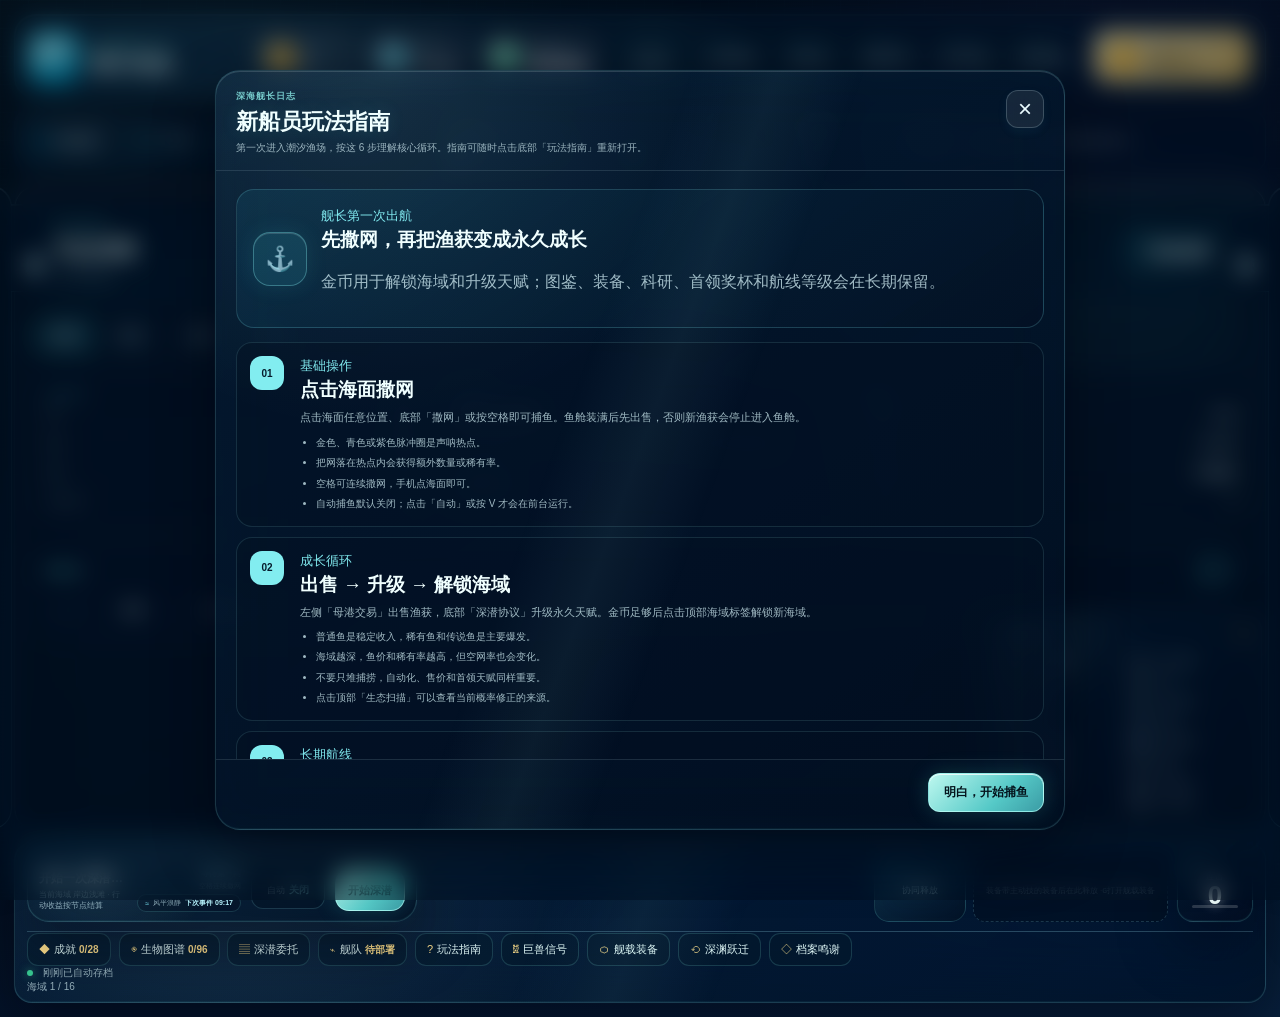
==== commit 7f929441: "1" ====
--- a/index.html
+++ b/index.html
@@ -5,11 +5,11 @@
   <meta name="viewport" content="width=device-width, initial-scale=1.0">
   <meta name="theme-color" content="#020817">
   <title>潮汐渔场 · 深渊回声</title>
-  <link rel="stylesheet" href="styles.css?v=20260921-05">
+  <link rel="stylesheet" href="styles.css?v=20260921-06">
   <link rel="manifest" href="manifest.webmanifest">
 </head>
 <body>
-  <div class="app" id="app" data-zone="shallow" data-app-version="20260921-05">
+  <div class="app" id="app" data-zone="shallow" data-app-version="20260921-06">
     <header class="topbar">
       <div class="brand">
         <div class="brand-mark" aria-hidden="true">
@@ -100,34 +100,7 @@
       <button class="rail-pin" id="leftRailPin" type="button" data-rail-pin="left">固定展开</button>
         </div></aside>
 
-      <section class="sea-panel" id="seaPanel" aria-label="捕鱼海面">
-        <div class="sea-sky">
-          <div class="sun-orb"></div>
-          <div class="cloud cloud-a"></div>
-          <div class="cloud cloud-b"></div>
-          <div class="horizon-line"></div>
-        </div>
-
-        <div class="water-layer">
-          <div class="wave-band wave-band-back"></div>
-          <div class="wave-band wave-band-mid"></div>
-          <div class="wave-band wave-band-front"></div>
-          <div class="light-beams" aria-hidden="true"><i></i><i></i><i></i><i></i></div>
-          <div class="shimmer-field" id="shimmerField" aria-hidden="true"></div>
-          <div class="caustic caustic-a"></div>
-          <div class="caustic caustic-b"></div>
-          <div class="bubble-field" id="bubbleField" aria-hidden="true"></div>
-          <div class="sonar-layer" id="sonarLayer" aria-hidden="true"></div>
-          <div class="fish-field" id="fishField" aria-hidden="true"></div>
-        </div>
-
-        <button class="sea-interaction" id="seaButton" type="button" aria-label="点击海面撒网">
-          <span class="cast-net net-expand" aria-hidden="true"></span>
-          <span class="cast-net net-retract" aria-hidden="true"></span>
-          <span class="impact-wave" aria-hidden="true"></span>
-          <span class="splash-field" id="splashField" aria-hidden="true"></span>
-        </button>
-        <div class="catch-layer" id="catchLayer" aria-live="polite"></div>
+      <section class="sea-panel text-mode-panel" id="seaPanel" aria-label="深潜文字工作台">
         <div class="text-dashboard" id="textDashboard">
           <header class="text-dashboard-head">
             <div>
@@ -135,7 +108,7 @@
               <h2 id="textDashboardZone">岸边浅滩</h2>
               <p id="textDashboardSubtitle">深潜行动待命 · 没有动画，只记录结果</p>
             </div>
-            <button class="text-cast-button" id="textCastButton" type="button">执行行动</button>
+            <button class="text-cast-button" id="textCastButton" type="button">开始深潜</button>
           </header>
           <nav class="text-workbench-nav" aria-label="文字工作台导航"><button type="button" data-text-nav="dive" class="active">深潜</button><button type="button" data-text-nav="fleet">舰队</button><button type="button" data-text-nav="growth">成长</button><button type="button" data-text-nav="archive">档案</button></nav>
           <div class="text-dashboard-grid">
@@ -143,20 +116,20 @@
               <small>本次行动</small>
               <div class="text-metric"><span>氧气</span><strong id="diveOxygenMetric">100%</strong></div>
               <div class="text-metric"><span>船体</span><strong id="diveHullMetric">100%</strong></div>
-              <div class="text-metric"><span>货舱</span><strong id="diveCargoMetric">0 / 50</strong></div>
+              <div class="text-metric"><span>货舱</span><strong id="diveCargoMetric">0 / 18</strong></div>
               <div class="text-metric"><span>行动评分</span><strong id="diveScoreMetric">0</strong></div>
             </article>
             <article class="text-console-card">
               <small>当前节点</small>
               <h3 id="diveNodeTitle">准备开始深潜</h3>
-              <p id="diveNodeText">从港口选择海域、补给和装备，然后启动一次 8–12 分钟的深潜行动。</p>
-              <div class="text-node-actions" id="diveNodeActions"></div>
+              <p id="diveNodeText">点击开始深潜，进入 5–8 个文字节点。失败只损失本局未返航货物。</p>
+              <div class="text-node-actions" id="diveNodeActions"><button type="button" data-dive-start>开始深潜</button></div>
             </article>
             <article class="text-console-card">
               <small>舰队产出</small>
               <div class="text-metric"><span>基础收益</span><strong id="fleetIncomeMetric">0 / 秒</strong></div>
               <div class="text-metric"><span>离线上限</span><strong id="fleetOfflineMetric">24 小时</strong></div>
-              <div class="text-metric"><span>自动路线</span><strong id="fleetModeMetric">保守巡航</strong></div>
+              <div class="text-metric"><span>自动路线</span><strong id="fleetModeMetric">手动深潜</strong></div>
               <div class="text-metric"><span>永久样本</span><strong id="sampleMetric">0</strong></div>
             </article>
           </div>
@@ -277,7 +250,7 @@
   </div>
   <div class="modal-layer" id="modalLayer" role="presentation"></div>
   <div class="toast-root" id="toastRoot" aria-live="polite"></div>
-  <script src="audio.js?v=20260921-05"></script>
-  <script src="app.js?v=20260921-05"></script>
+  <script src="audio.js?v=20260921-06"></script>
+  <script src="app.js?v=20260921-06"></script>
 </body>
 </html>
